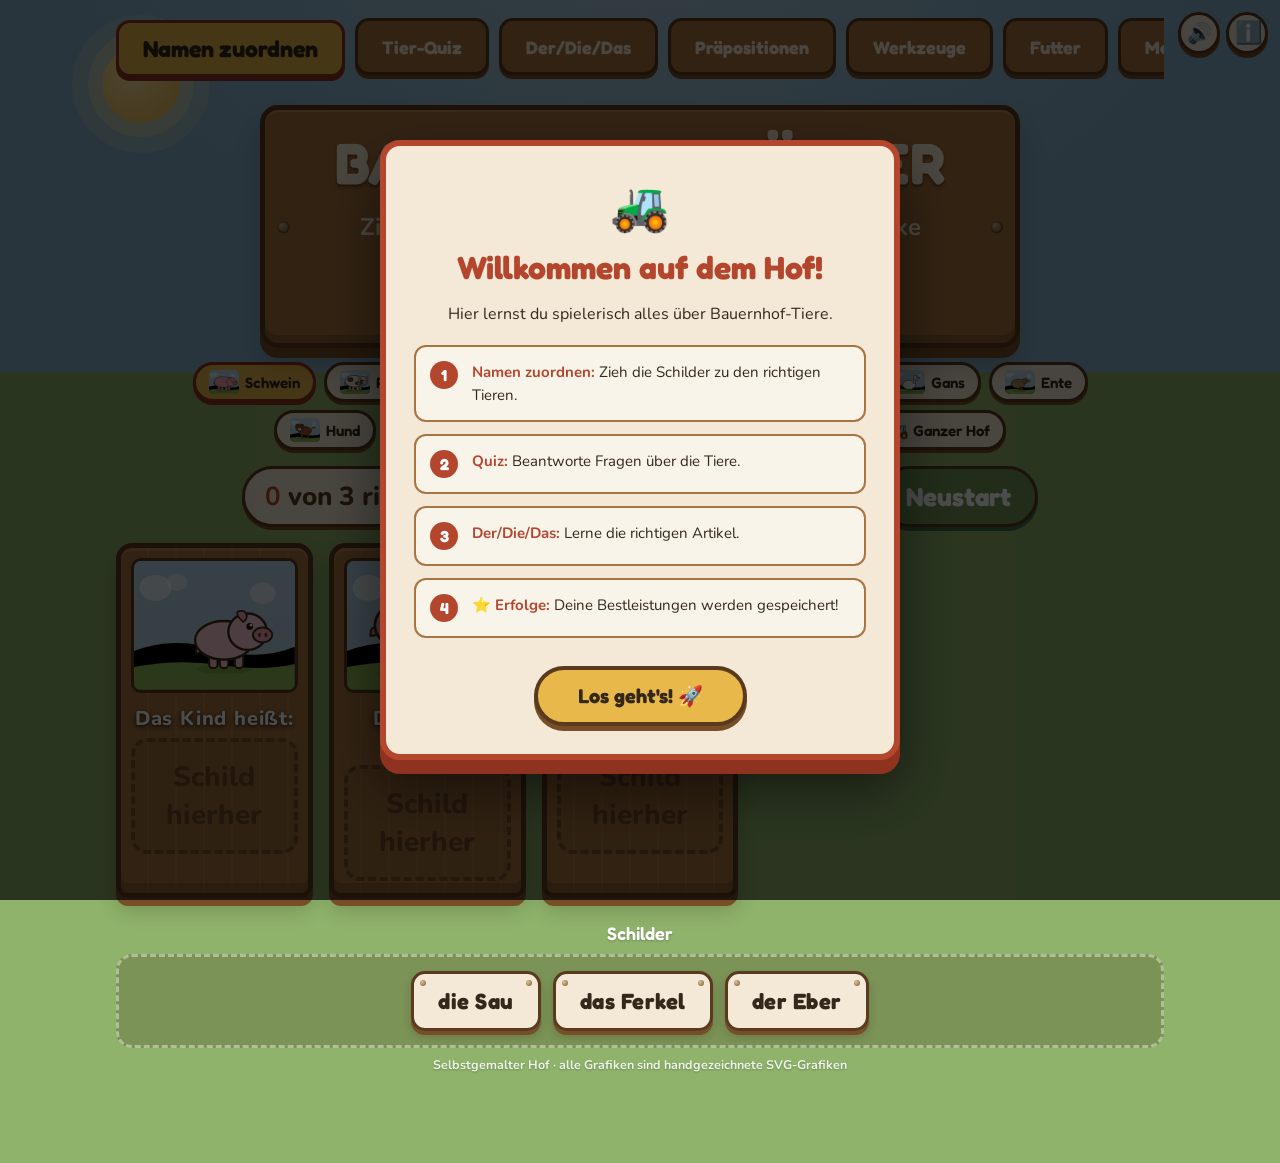
==== index.html @ b45aae03 "Präpositionen: SVG-Scheune aus hochgeladenem Design übernommen, nur das Haus ersetzt" ====
<!DOCTYPE html>
<html lang="de">
<head>
<meta charset="UTF-8">
<meta name="viewport" content="width=device-width, initial-scale=1, maximum-scale=1, user-scalable=no">
<meta name="theme-color" content="#6E9655">
<meta name="description" content="Lerne Bauernhof-Tiere spielerisch kennen - mit Namen, Artikeln, Quiz und Memory!">
<meta name="apple-mobile-web-app-capable" content="yes">
<meta name="apple-mobile-web-app-status-bar-style" content="black-translucent">
<meta name="apple-mobile-web-app-title" content="Bauernhof">
<link rel="manifest" href="manifest.json">
<link rel="apple-touch-icon" href="data:image/svg+xml,%3Csvg xmlns='http://www.w3.org/2000/svg' viewBox='0 0 192 192'%3E%3Crect fill='%236E9655' width='192' height='192'/%3E%3Ctext x='96' y='120' font-size='100' text-anchor='middle'%3E🚜%3C/text%3E%3C/svg%3E">
<title>Bauernhof-App</title>
<link rel="preconnect" href="https://fonts.googleapis.com">
<link rel="preconnect" href="https://fonts.gstatic.com" crossorigin>
<link href="https://fonts.googleapis.com/css2?family=Fredoka:wght@500;600;700&family=Nunito:wght@500;700;800&display=swap" rel="stylesheet">
<style>
  :root{
    --weide-tief:#3E6B47; --weide:#6E9655; --gras:#8FB36B;
    --scheune:#B5462E; --scheune-tief:#8F3220; --heu:#E8B84B;
    --holz:#A8743F; --holz-tief:#774E27; --holz-dunkel:#5A3A1E;
    --himmel:#AFCFE0; --himmel-tief:#88B4CE;
    --papier:#F3E9D6; --tinte:#33281A;
    --korrekt:#4E8A4A; --falsch:#C8523A; --schatten:rgba(40,28,12,.22);
    --display:'Fredoka', ui-rounded, 'Segoe UI', system-ui, sans-serif;
    --body:'Nunito', ui-rounded, 'Segoe UI', system-ui, sans-serif;
    /* V4: Noch größere Schriften für bessere Lesbarkeit */
    --text-xxl: clamp(32px, 7vw, 58px);
    --text-xl: clamp(26px, 6vw, 48px);
    --text-lg: clamp(22px, 5vw, 36px);
    --text-md: clamp(20px, 4.5vw, 30px);
    --text-sm: clamp(18px, 4vw, 26px);
    --text-xs: clamp(16px, 3.5vw, 22px);
  }
  *{box-sizing:border-box}
  html,body{margin:0;padding:0}
  body{
    font-family:var(--body); color:var(--tinte);
    background:
      radial-gradient(120% 90% at 50% -10%, var(--himmel) 0%, var(--himmel-tief) 38%, transparent 39%),
      linear-gradient(var(--himmel-tief) 0 32%, var(--gras) 32% 100%);
    min-height:100vh; overflow-x:hidden; -webkit-tap-highlight-color:transparent;
  }
  body::before{
    content:""; position:fixed; left:8vw; top:5vh; width:78px; height:78px; border-radius:50%;
    background:radial-gradient(circle at 38% 38%, #FFE7A0, var(--heu));
    box-shadow:0 0 0 14px rgba(255,231,160,.35), 0 0 0 30px rgba(255,231,160,.18);
    z-index:0; pointer-events:none;
  }
  .wrap{position:relative; z-index:1; max-width:1080px; margin:0 auto; padding:18px 16px 90px}
  
  .tabs{display:flex; flex-wrap:nowrap; gap:10px; justify-content:flex-start; margin-bottom:24px; overflow-x:auto; padding-bottom:6px; scrollbar-width:none; -webkit-overflow-scrolling:touch}
  .tabs::-webkit-scrollbar{display:none}
  .tab-btn{
    font-family:var(--display); font-weight:700; font-size:clamp(15px, 3vw, 18px); cursor:pointer; white-space: nowrap;
    border:3px solid var(--holz-dunkel); background:var(--holz); color:var(--papier);
    padding:12px 24px; border-radius:14px; box-shadow:0 4px 0 var(--holz-tief);
    transition:all .15s ease; min-height:48px;
  }
  .tab-btn:hover{transform:translateY(-2px); box-shadow:0 6px 0 var(--holz-tief);}
  .tab-btn.aktiv{
    background:var(--heu); color:var(--tinte); border-color:var(--scheune-tief);
    box-shadow:0 4px 0 var(--scheune-tief); transform:translateY(2px);
    font-size: calc(var(--text-xs) * 1.05);
  }
  .view{display:none;}
  .view.aktiv{display:block; animation:fadeIn .3s ease;}
  @keyframes fadeIn{from{opacity:0; transform:translateY(10px)} to{opacity:1; transform:translateY(0)}}
  
  header.hof{
    text-align:center; margin:6px auto 14px; max-width:760px;
    background:linear-gradient(var(--holz) 0 100%); border:5px solid var(--holz-dunkel);
    border-radius:18px; padding:18px 22px 20px; position:relative;
    box-shadow:inset 0 2px 0 rgba(255,255,255,.18), inset 0 -8px 0 rgba(0,0,0,.16),
      0 10px 0 var(--holz-tief), 0 16px 26px var(--schatten);
  }
  header.hof::before,header.hof::after{
    content:""; position:absolute; top:50%; width:13px; height:13px; border-radius:50%;
    background:radial-gradient(circle at 35% 35%, #cdb089, #6c4a26);
    box-shadow:inset 0 0 0 2px rgba(0,0,0,.25); transform:translateY(-50%);
  }
  header.hof::before{left:12px} header.hof::after{right:12px}
  header.hof h1{
    font-family:var(--display); font-weight:800; color:var(--papier); margin:0;
    font-size:var(--text-xxl); letter-spacing:.8px; text-transform: uppercase;
    text-shadow:0 2px 0 var(--holz-tief),0 3px 4px rgba(0,0,0,.3);
  }
  header.hof p{
    margin:10px auto 0; max-width:580px; color:#fbf2dd; font-weight:700;
    font-size:clamp(17px, 3.5vw, 24px); line-height:1.6; opacity:.98;
  }
  .auswahl{display:flex; flex-wrap:wrap; gap:8px; justify-content:center; margin:0 auto 16px; max-width:920px}
  .auswahl button{
    font-family:var(--display); font-weight:600; font-size:15px; cursor:pointer;
    border:3px solid var(--holz-dunkel); background:var(--papier); color:var(--tinte);
    padding:5px 13px; border-radius:999px; box-shadow:0 3px 0 var(--holz-tief);
    transition:transform .12s ease, background .12s ease, box-shadow .12s ease;
    display:inline-flex; align-items:center; gap:6px;
  }
  .auswahl button .ico{width:30px; height:24px; display:block; border-radius:5px; overflow:hidden}
  .auswahl button .ico svg{width:100%; height:100%; display:block}
  .auswahl button:hover{transform:translateY(-1px)}
  .auswahl button:active{transform:translateY(2px); box-shadow:0 1px 0 var(--holz-tief)}
  .auswahl button.aktiv{background:var(--heu); border-color:var(--scheune-tief); box-shadow:0 3px 0 var(--scheune-tief)}
  .auswahl button:focus-visible{outline:3px solid #2b5fb3; outline-offset:2px}
  .leiste{display:flex; align-items:center; gap:12px; justify-content:center; flex-wrap:wrap; margin:0 auto 16px}
  .fortschritt{
    background:var(--papier); border:3px solid var(--holz-dunkel); border-radius:999px;
    padding:10px 20px; font-weight:800; color:var(--holz-dunkel);
    box-shadow:0 3px 0 var(--holz-tief); min-width:220px; text-align:center;
    font-size: var(--text-sm);
  }
  .fortschritt b{color:var(--scheune)}
  .leiste .knopf{
    font-family:var(--display); font-weight:700; cursor:pointer;
    border:3px solid var(--holz-dunkel); background:var(--weide); color:#fff;
    padding:12px 24px; border-radius:999px; box-shadow:0 4px 0 var(--weide-tief); transition:transform .12s ease;
    font-size: var(--text-sm);
  }
  .leiste .knopf:hover{transform:translateY(-1px)}
  .leiste .knopf:active{transform:translateY(2px); box-shadow:0 1px 0 var(--weide-tief)}
  .leiste .knopf:focus-visible{outline:3px solid #2b5fb3; outline-offset:2px}
  .leiste .knopf.wichtig { background:var(--scheune); border-color:var(--holz-dunkel); box-shadow:0 4px 0 var(--scheune-tief); }
  .leiste .knopf.wichtig:active { box-shadow:0 1px 0 var(--scheune-tief); }

  .staelle{display:grid; gap:16px; margin:0 auto 24px; grid-template-columns:repeat(auto-fill, minmax(186px,1fr))}
  .stall{
    background:repeating-linear-gradient(90deg, var(--holz) 0 26px, #b07c46 26px 28px);
    border:5px solid var(--holz-dunkel); border-radius:16px 16px 12px 12px; padding:10px 10px 12px;
    display:flex; flex-direction:column; align-items:center; gap:8px;
    box-shadow:inset 0 3px 0 rgba(255,255,255,.14), inset 0 -10px 0 rgba(0,0,0,.16), 0 8px 0 var(--holz-tief), 0 12px 20px var(--schatten);
  }
  .stall .buehne{
    width:100%; overflow:hidden; padding:0; background:#cfe7f3;
    border:3px solid var(--holz-dunkel); border-radius:10px; line-height:0;
  }
  .stall .buehne svg{width:100%; height:auto; display:block}
  .stall .buehne.tier-klickbar{cursor:pointer;transition:transform .15s,box-shadow .15s}
  .stall .buehne.tier-klickbar:hover{transform:scale(1.03);box-shadow:0 4px 12px rgba(0,0,0,.2)}
  .stall .buehne.tier-klickbar:active{transform:scale(.98)}
  
  .stall-label {
    font-weight:800; font-size:clamp(16px, 3.5vw, 20px); color:#fff; text-shadow:0 2px 6px rgba(0,0,0,.7), 0 1px 2px rgba(0,0,0,.5);
    margin: 4px 0 -2px; text-align:center; letter-spacing: 0.8px;
  }
  
  .slot{
    width:100%; min-height:88px; border-radius:14px; border:3px dashed rgba(90,58,30,.55);
    background:rgba(90,58,30,.10); display:flex; align-items:center; justify-content:center;
    text-align:center; color:var(--holz-dunkel); font-weight:800; font-size:clamp(20px, 4vw, 28px); padding:16px;
    transition:background .15s, border-color .15s, transform .1s; cursor:pointer;
  }
  .slot .platzhalter{opacity:.7; pointer-events:none}
  .slot.ziel{background:rgba(232,184,75,.55); border-color:var(--scheune); border-style:solid; transform:scale(1.03)}
  .slot.gefuellt{border-style:solid; border-color:var(--holz); background:rgba(255,255,255,.15); cursor:pointer}
  .slot.korrekt{border-color:var(--korrekt); background:rgba(78,138,74,.16); cursor:default}
  .slot.falsch{animation:nope .5s; border-color:var(--falsch); background:rgba(200,82,58,.15);}
  .slot:focus-visible{outline:3px solid #2b5fb3; outline-offset:2px}
  @keyframes nope{0%,100%{transform:translateX(0)}20%{transform:translateX(-7px)}40%{transform:translateX(7px)}60%{transform:translateX(-5px)}80%{transform:translateX(5px)}}
  .geloest-info{margin-top:4px; font-weight:800; color:var(--korrekt); font-size:12px; text-align:center; display:flex; flex-direction:column; gap:1px; animation:fadeIn .3s ease;}
  .vorrat-titel{text-align:center; font-family:var(--display); font-weight:600; color:#fff; font-size:18px; margin:6px 0 10px; text-shadow:0 1px 2px rgba(0,0,0,.25)}
  .vorrat{display:flex; flex-wrap:wrap; gap:12px; justify-content:center; min-height:64px; padding:14px; border-radius:16px; background:rgba(58,40,20,.22); border:3px dashed rgba(255,255,255,.4)}
  
  .schild{
    --c:var(--papier);
    font-family:var(--display); font-weight:700; font-size:clamp(18px, 3.5vw, 22px); letter-spacing: 0.5px;
    color:var(--tinte); background:linear-gradient(var(--c) 0 100%);
    border:3px solid var(--holz-dunkel); border-radius:14px; padding:14px 24px;
    cursor:grab; user-select:none; -webkit-user-select:none; -webkit-touch-callout:none;
    touch-action:pan-y;
    -ms-touch-action:pan-y; white-space:nowrap; position:relative;
    box-shadow:0 4px 0 var(--holz-tief), 0 6px 10px var(--schatten);
    transition:transform .12s ease, box-shadow .12s ease;
  }
  .schild::before,.schild::after{content:""; position:absolute; top:6px; width:6px; height:6px; border-radius:50%; background:radial-gradient(circle at 35% 35%, #d8c19a, #7c5a30)}
  .schild::before{left:6px} .schild::after{right:6px}
  @media (hover:hover){ .schild:hover{transform:rotate(-2deg) translateY(-2px)} }
  .schild:focus-visible{outline:3px solid #2b5fb3; outline-offset:3px}
  .schild.gewaehlt{--c:#FCEBA6; border-color:var(--scheune); transform:rotate(-2deg) translateY(-2px); box-shadow:0 0 0 4px rgba(232,184,75,.6), 0 4px 0 var(--scheune-tief)}
  .schild.wird-gezogen{opacity:.30; touch-action:none;}
  .schild.ghost{position:fixed; z-index:1200; pointer-events:none; transform:rotate(-4deg) scale(1.05); box-shadow:0 16px 28px rgba(0,0,0,.4), 0 4px 0 var(--holz-tief)}
  .schild.platziert{cursor:default; box-shadow:none; border-color:var(--korrekt); --c:#EAF6E6}
  .schild.platziert::before,.schild.platziert::after{background:radial-gradient(circle at 35% 35%, #bfe0b8, #4E8A4A)}
  
  .banner{position:fixed; inset:0; display:none; align-items:center; justify-content:center; background:rgba(33,40,33,.55); z-index:2000; padding:20px}
  .banner.an{display:flex}
  .banner .karte{background:var(--papier); border:6px solid var(--scheune-tief); border-radius:20px; max-width:440px; width:100%; padding:26px 24px 22px; text-align:center; box-shadow:0 18px 40px rgba(0,0,0,.4)}
  .banner h2{font-family:var(--display); font-weight:700; color:var(--scheune); margin:0 0 6px; font-size:clamp(28px, 5vw, 36px)}
  .banner p{font-weight:700; line-height:1.5; margin:8px 0; font-size:clamp(16px, 3vw, 18px)}
  .banner .tipp{background:#fff; border:2px dashed var(--holz); border-radius:12px; padding:16px; margin:14px 0; font-size:clamp(15px, 2.8vw, 17px); text-align:left; line-height:1.6}
  .banner .tipp b{color:var(--scheune)}
  .banner .der{color:#2b6fb3}.banner .die{color:#b34a86}.banner .das{color:#3a8a4a}
  .banner button{font-family:var(--display); font-weight:600; font-size:18px; cursor:pointer; border:3px solid var(--holz-dunkel); background:var(--heu); color:var(--tinte); padding:10px 24px; border-radius:999px; box-shadow:0 4px 0 var(--holz-tief); margin-top:6px}
  .banner button:active{transform:translateY(2px); box-shadow:0 2px 0 var(--holz-tief)}
  .konfetti{position:fixed; top:-10px; width:11px; height:14px; z-index:1900; border-radius:2px; pointer-events:none}
  footer{text-align:center; color:#fff; opacity:.85; font-weight:700; font-size:12.5px; margin-top:8px; text-shadow:0 1px 2px rgba(0,0,0,.3)}
  
  /* --- Quiz Styles --- */
  .quiz-frage-container { text-align:center; margin-bottom:24px; }
  .quiz-frage { font-size:clamp(22px, 4vw, 32px); font-family:var(--display); font-weight:700; color:#fff; text-shadow:0 2px 4px rgba(0,0,0,.4); background:rgba(0,0,0,.2); padding:12px 24px; border-radius:16px; display:inline-block; border:3px dashed rgba(255,255,255,.3); }
  .quiz-optionen { display:flex; flex-wrap:wrap; gap:16px; justify-content:center; max-width:900px; margin:0 auto; }
  .quiz-karte { width:160px; border:4px solid var(--holz-dunkel); border-radius:18px; background:var(--papier); cursor:pointer; transition:transform 0.15s, box-shadow 0.15s; overflow:hidden; box-shadow:0 6px 0 var(--holz-tief); }
  .quiz-karte:hover { transform:translateY(-3px); box-shadow:0 8px 0 var(--holz-tief); }
  .quiz-karte:active { transform:translateY(2px); box-shadow:0 2px 0 var(--holz-tief); }
  .quiz-karte.richtig { border-color:var(--korrekt); background:#eaf6e6; box-shadow:0 0 0 6px rgba(78,138,74,.4); transform:scale(1.05); cursor:default; pointer-events:none; }
  .quiz-karte.falsch { border-color:var(--falsch); background:#fce8e5; animation:nope .42s; }
  .quiz-karte svg { width:100%; height:auto; display:block; border-bottom:3px solid var(--holz-dunkel); }
  .quiz-karte-name { text-align:center; font-weight:800; font-family:var(--display); padding:18px 14px; color:var(--tinte); font-size:clamp(22px, 4.5vw, 32px); background:var(--heu); letter-spacing:0.5px; text-shadow:0 1px 2px rgba(0,0,0,.1); }

  /* --- Präpositionen Styles (SVG-Scheune) --- */
  .praep-scene { max-width:600px; margin:0 auto 24px; background:#AFCFE0; border:5px solid var(--holz-dunkel); border-radius:18px; box-shadow:0 12px 24px rgba(0,0,0,.22), inset 0 -12px 0 rgba(0,0,0,.06); position:relative; overflow:hidden; height:320px; }
  .praep-tier { width:120px; position:absolute; transition:all 0.5s ease; filter:drop-shadow(0 5px 6px rgba(0,0,0,.25)); z-index:5; }
  .praep-tier svg { width:100%; height:auto; }
  .luecke { display:inline-block; min-width:80px; border-bottom:4px solid #fff; color:var(--heu); padding:0 10px; font-weight:800; }

  /* --- Artikel-Quiz Styles --- */
  .artikel-container { max-width:600px; margin:0 auto 24px; text-align:center; }
  .artikel-tier-bild { max-width:280px; margin:0 auto 20px; background:linear-gradient(to bottom, #AFCFE0 0%, #AFCFE0 60%, #8FB36B 60%, #6E9655 100%); border:5px solid var(--holz-dunkel); border-radius:16px; box-shadow:0 10px 20px rgba(0,0,0,.2); overflow:hidden; }
  .artikel-tier-bild svg { width:100%; height:auto; display:block; }
  .artikel-frage { font-size:var(--text-md); font-family:var(--display); font-weight:700; color:#fff; text-shadow:0 2px 4px rgba(0,0,0,.4); margin-bottom:24px; background:rgba(0,0,0,.2); padding:14px 28px; border-radius:16px; border:3px dashed rgba(255,255,255,.3); display:inline-block; }
  .artikel-buttons { display:flex; gap:16px; justify-content:center; flex-wrap:wrap; margin-bottom:24px; }
  .artikel-btn { font-family:var(--display); font-weight:800; font-size:clamp(32px, 6vw, 52px); min-width:140px; padding:28px 48px; border:5px solid var(--holz-dunkel); border-radius:18px; cursor:pointer; transition:all .15s; box-shadow:0 8px 0 var(--holz-tief); background:var(--papier); color:var(--tinte); }
  .artikel-btn:hover { transform:translateY(-3px); box-shadow:0 10px 0 var(--holz-tief); }
  .artikel-btn:active { transform:translateY(2px); box-shadow:0 2px 0 var(--holz-tief); }
  .artikel-btn.richtig { background:var(--korrekt); border-color:#3a6b36; color:#fff; box-shadow:0 0 0 6px rgba(78,138,74,.4); transform:scale(1.05); }
  .artikel-btn.falsch { background:var(--falsch); border-color:#8a3a2a; color:#fff; animation:nope .42s; }
  .artikel-btn.disabled { opacity:.5; pointer-events:none; }
  .artikel-fortschritt { text-align:center; font-family:var(--display); font-weight:700; color:#fff; font-size:18px; text-shadow:0 2px 4px rgba(0,0,0,.4); margin-bottom:16px; }
  .artikel-ergebnis { background:var(--papier); border:5px solid var(--scheune-tief); border-radius:16px; padding:24px; max-width:400px; margin:0 auto; text-align:center; }
  .artikel-ergebnis h3 { font-family:var(--display); font-weight:700; color:var(--scheune); margin:0 0 12px; font-size:24px; }
  .artikel-ergebnis p { margin:0 0 16px; font-weight:700; }
  .artikel-stern { font-size:48px; margin:8px 0; }

  /* --- Werkzeuge Styles --- */
  .werkzeug-grid { display:grid; gap:16px; grid-template-columns:repeat(auto-fit, minmax(200px, 1fr)); margin-bottom:24px; }
  .werkzeug-karte { background:var(--papier); border:4px solid var(--holz-dunkel); border-radius:16px; padding:20px; display:flex; flex-direction:column; align-items:center; box-shadow:0 6px 0 var(--holz-tief); transition:transform 0.15s; }
  .werkzeug-karte:hover { transform:translateY(-3px); box-shadow:0 8px 0 var(--holz-tief); }
  .werkzeug-bild { width:100%; max-width:120px; margin-bottom:14px; }
  .werkzeug-bild svg { width:100%; height:auto; display:block; filter:drop-shadow(0 4px 2px rgba(0,0,0,.2)); }

  /* --- Futter Styles --- */
  .futter-grid { display:grid; gap:16px; grid-template-columns:repeat(auto-fit, minmax(160px, 1fr)); margin-bottom:24px; }
  .futter-tier-karte { background:var(--papier); border:4px solid var(--holz-dunkel); border-radius:16px; padding:16px; display:flex; flex-direction:column; align-items:center; box-shadow:0 6px 0 var(--holz-tief); transition:transform 0.15s; }
  .futter-tier-karte:hover { transform:translateY(-3px); box-shadow:0 8px 0 var(--holz-tief); }
  .futter-tier-bild { width:100%; max-width:100px; margin-bottom:8px; }
  .futter-tier-bild svg { width:100%; height:auto; display:block; }
  .futter-tier-name { font-family:var(--display); font-weight:800; color:var(--tinte); margin-bottom:12px; font-size:clamp(22px, 4.5vw, 28px); }
  .futter-slot { width:100%; min-height:80px; border-radius:14px; border:3px dashed rgba(90,58,30,.55); background:rgba(90,58,30,.10); display:flex; align-items:center; justify-content:center; text-align:center; color:var(--holz-dunkel); font-weight:800; font-size:clamp(18px, 3.5vw, 24px); padding:14px; transition:all .15s; cursor:pointer; }
  .futter-slot.gefuellt { border-style:solid; border-color:var(--holz); background:rgba(255,255,255,.15); }
  .futter-slot.korrekt { border-color:var(--korrekt); background:rgba(78,138,74,.16); cursor:default; }
  .futter-slot.falsch { animation:nope .5s; border-color:var(--falsch); background:rgba(200,82,58,.15); }
  .futter-vorrat { display:flex; flex-wrap:wrap; gap:12px; justify-content:center; min-height:64px; padding:14px; border-radius:16px; background:rgba(58,40,20,.22); border:3px dashed rgba(255,255,255,.4); }
  .futter-schild { font-family:var(--display); font-weight:700; font-size:clamp(20px, 4vw, 26px); color:var(--tinte); background:linear-gradient(#E8B84B 0 100%); border:3px solid var(--holz-dunkel); border-radius:14px; padding:16px 22px; cursor:grab; user-select:none; touch-action:pan-y; position:relative; box-shadow:0 4px 0 var(--holz-tief), 0 6px 10px var(--schatten); transition:transform .12s ease; }
  .futter-schild::before, .futter-schild::after { content:""; position:absolute; top:6px; width:6px; height:6px; border-radius:50%; background:radial-gradient(circle at 35% 35%, #d8c19a, #7c5a30); }
  .futter-schild::before { left:6px } .futter-schild::after { right:6px }
  .futter-schild.gewaehlt { border-color:var(--scheune); transform:rotate(-2deg) translateY(-2px); box-shadow:0 0 0 4px rgba(232,184,75,.6), 0 4px 0 var(--scheune-tief); }
  .futter-schild.wird-gezogen { opacity:.30; touch-action:none; }
  .futter-schild.platziert { cursor:default; box-shadow:none; border-color:var(--korrekt); background:#EAF6E6; }
  .futter-schild.platziert::before, .futter-schild.platziert::after { background:radial-gradient(circle at 35% 35%, #bfe0b8, #4E8A4A); }

  /* --- Memory Styles --- */
  .memory-grid { display:grid; gap:12px; grid-template-columns:repeat(4, 1fr); max-width:600px; margin:0 auto 24px; }
  .memory-karte { aspect-ratio:1; border:4px solid var(--holz-dunkel); border-radius:16px; cursor:pointer; position:relative; transform-style:preserve-3d; transition:transform 0.4s; box-shadow:0 6px 0 var(--holz-tief); background:var(--papier); outline:none; }
  .memory-karte:hover { transform:translateY(-2px); box-shadow:0 8px 0 var(--holz-tief); }
  .memory-karte:focus-visible, .memory-karte.fokus { box-shadow:0 0 0 4px var(--heu), 0 6px 0 var(--holz-tief); }
  .memory-karte:active { transform:translateY(2px); box-shadow:0 2px 0 var(--holz-tief); }
  .memory-karte.umgedreht { transform:rotateY(180deg); }
  .memory-karte.gematched { border-color:var(--korrekt); box-shadow:0 0 0 4px rgba(78,138,74,.4); cursor:default; }
  .memory-karte .vorderseite, .memory-karte .rueckseite { position:absolute; inset:0; backface-visibility:hidden; border-radius:12px; display:flex; align-items:center; justify-content:center; overflow:hidden; }
  .memory-karte .vorderseite { background:linear-gradient(135deg, var(--holz) 0%, var(--holz-tief) 100%); transform:rotateY(180deg); }
  .memory-karte .rueckseite { background:linear-gradient(135deg, var(--scheune) 0%, var(--scheune-tief) 100%); }
  .memory-karte .rueckseite::before { content:""; position:absolute; inset:8px; background:repeating-linear-gradient(45deg, transparent, transparent 8px, rgba(255,255,255,.15) 8px, rgba(255,255,255,.15) 16px); border-radius:8px; border:2px dashed rgba(255,255,255,.3); }
  .memory-karte .rueckseite::after { content:""; width:40px; height:40px; background:url('data:image/svg+xml,<svg xmlns=\"http://www.w3.org/2000/svg\" viewBox=\"0 0 24 24\" fill=\"%23fff\"><path d=\"M12 2C6.48 2 2 6.48 2 12s4.48 10 10 10 10-4.48 10-10S17.52 2 12 2zm-2 15l-5-5 1.41-1.41L10 14.17l7.59-7.59L19 8l-9 9z\"/></svg>'); opacity:.4; }
  .memory-karte.umgedreht .rueckseite::after { display:none; }
  .memory-karte svg { width:85%; height:85%; display:block; filter:drop-shadow(0 2px 4px rgba(0,0,0,.2)); }
  .memory-karte .tier-name { font-family:var(--display); font-weight:800; font-size:clamp(24px, 5vw, 32px); text-align:center; padding:18px 12px; color:var(--tinte); background:var(--heu); position:absolute; bottom:0; left:0; right:0; letter-spacing:0.5px; text-shadow:0 1px 2px rgba(0,0,0,.15); }
  .memory-info { text-align:center; margin-bottom:24px; font-family:var(--display); font-weight:800; color:#fff; font-size:clamp(22px, 5vw, 32px); text-shadow:0 2px 6px rgba(0,0,0,.5); letter-spacing:0.5px; }
  .memory-info span { color:#FFECA0; text-shadow:0 2px 4px rgba(0,0,0,.4); }
  @keyframes memoryMatch { 0%{transform:rotateY(180deg) scale(1)} 50%{transform:rotateY(180deg) scale(1.1)} 100%{transform:rotateY(180deg) scale(1)} }
  .memory-karte.match-anim { animation:memoryMatch .4s ease; }

  /* --- Statistik Styles --- */
  .statistik-container { display:grid; gap:16px; grid-template-columns:repeat(auto-fit, minmax(160px, 1fr)); max-width:800px; margin:0 auto 24px; }
  .statistik-karte { background:var(--papier); border:4px solid var(--holz-dunkel); border-radius:16px; padding:20px; text-align:center; box-shadow:0 6px 0 var(--holz-tief); transition:transform .15s; }
  .statistik-karte:hover { transform:translateY(-3px); }
  .statistik-icon { font-size:48px; margin-bottom:8px; }
  .statistik-karte h3 { font-family:var(--display); font-weight:700; color:var(--scheune); margin:0 0 8px; font-size:18px; }
  .statistik-wert { font-family:var(--display); font-size:clamp(28px, 6vw, 40px); font-weight:800; color:var(--tinte); margin:8px 0; }
  .statistik-label { font-size:clamp(14px, 3vw, 18px); color:var(--tinte); opacity:.9; margin:0; font-weight:700; }

  /* --- Info-Modal Styles --- */
  .info-btn { position:fixed; top:12px; right:12px; width:42px; height:42px; border-radius:50%; border:3px solid var(--holz-dunkel); background:var(--papier); color:var(--tinte); font-size:22px; font-weight:700; cursor:pointer; box-shadow:0 4px 0 var(--holz-tief); z-index:100; transition:transform .15s, box-shadow .15s; }
  .info-btn:hover { transform:translateY(-2px); box-shadow:0 6px 0 var(--holz-tief); }
  .info-btn:active { transform:translateY(2px); box-shadow:0 1px 0 var(--holz-tief); }
  .sound-btn { position:fixed; top:12px; right:60px; width:42px; height:42px; border-radius:50%; border:3px solid var(--holz-dunkel); background:var(--papier); color:var(--tinte); font-size:20px; cursor:pointer; box-shadow:0 4px 0 var(--holz-tief); z-index:100; transition:transform .15s, box-shadow .15s; }
  .sound-btn:hover { transform:translateY(-2px); box-shadow:0 6px 0 var(--holz-tief); }
  .sound-btn:active { transform:translateY(2px); box-shadow:0 1px 0 var(--holz-tief); }
  .sound-btn.stumm { background:#e8d5c0; }
  .info-modal { position:fixed; inset:0; background:rgba(0,0,0,.6); display:flex; align-items:center; justify-content:center; z-index:200; opacity:0; pointer-events:none; transition:opacity .25s ease; }
  .info-modal.sichtbar { opacity:1; pointer-events:auto; }
  .info-karte { background:var(--papier); border:5px solid var(--holz-dunkel); border-radius:20px; padding:28px; max-width:420px; width:90%; text-align:center; box-shadow:0 12px 0 var(--holz-tief), 0 24px 48px rgba(0,0,0,.4); transform:translateY(20px) scale(.95); transition:transform .25s ease; }
  .info-modal.sichtbar .info-karte { transform:translateY(0) scale(1); }
  .info-karte h2 { font-family:var(--display); font-size:28px; color:var(--scheune); margin:0 0 16px; }
  .info-karte .version { font-size:14px; color:var(--tinte); opacity:.6; margin-bottom:20px; }
  .info-karte p { font-size:15px; line-height:1.6; margin:0 0 16px; }
  .info-karte .features { text-align:left; background:rgba(110,150,85,.12); border-radius:12px; padding:16px; margin:20px 0; }
  .info-karte .features h3 { font-family:var(--display); font-size:18px; color:var(--scheune); margin:0 0 12px; }
  .info-karte .features ul { margin:0; padding-left:20px; }
  .info-karte .features li { margin:6px 0; font-size:14px; }
  .info-karte .footer-note { font-size:13px; color:var(--tinte); opacity:.6; margin-top:20px; }
  .info-schliessen { font-family:var(--display); font-weight:700; font-size:18px; border:3px solid var(--holz-dunkel); background:var(--weide); color:#fff; padding:12px 32px; border-radius:999px; box-shadow:0 4px 0 var(--weide-tief); cursor:pointer; margin-top:8px; transition:transform .12s ease; }
  .info-schliessen:hover { transform:translateY(-2px); }
  .info-schliessen:active { transform:translateY(2px); box-shadow:0 1px 0 var(--weide-tief); }

  /* --- Willkommen/Tutorial Styles --- */
  .tutorial-modal { position:fixed; inset:0; background:rgba(0,0,0,.7); display:flex; align-items:center; justify-content:center; z-index:300; opacity:0; pointer-events:none; transition:opacity .3s ease; }
  .tutorial-modal.sichtbar { opacity:1; pointer-events:auto; }
  .tutorial-karte { background:var(--papier); border:6px solid var(--scheune); border-radius:20px; padding:28px; max-width:520px; width:90%; text-align:center; box-shadow:0 14px 0 var(--scheune-tief), 0 28px 56px rgba(0,0,0,.5); transform:translateY(20px) scale(.95); transition:transform .25s ease; }
  .tutorial-modal.sichtbar .tutorial-karte { transform:translateY(0) scale(1); }
  .tutorial-karte h2 { font-family:var(--display); font-size:32px; color:var(--scheune); margin:0 0 12px; }
  .tutorial-karte .emoji { font-size:48px; margin-bottom:8px; }
  .tutorial-schritte { display:flex; flex-direction:column; gap:12px; margin:20px 0; text-align:left; }
  .tutorial-schritt { display:flex; gap:14px; align-items:flex-start; background:rgba(255,255,255,.5); padding:14px; border-radius:12px; border:2px solid var(--holz); }
  .tutorial-schritt .num { background:var(--scheune); color:#fff; width:28px; height:28px; border-radius:50%; display:flex; align-items:center; justify-content:center; font-family:var(--display); font-weight:700; flex-shrink:0; font-size:16px; }
  .tutorial-schritt .txt { font-size:15px; line-height:1.5; }
  .tutorial-schritt .txt b { color:var(--scheune); }
  .tutorial-start { font-family:var(--display); font-weight:700; font-size:20px; border:4px solid var(--holz-dunkel); background:var(--heu); color:var(--tinte); padding:14px 40px; border-radius:999px; box-shadow:0 5px 0 var(--holz-tief); cursor:pointer; margin-top:8px; transition:transform .12s ease; }
  .tutorial-start:hover { transform:translateY(-2px); }
  .tutorial-start:active { transform:translateY(2px); box-shadow:0 2px 0 var(--holz-tief); }

  @media (prefers-reduced-motion: reduce){*{animation-duration:.001ms !important; transition-duration:.001ms !important}}
  @media (max-width:520px){ .staelle{grid-template-columns:repeat(auto-fill, minmax(150px,1fr)); gap:12px} .memory-karte .rueckseite::after { width:28px; height:28px; } }

  /* === DESIGN-UPDATE V3 - Größere Lesbarkeit === */
  .memory-karte .tier-name { font-family:var(--display); font-weight:800; font-size:clamp(24px, 5.5vw, 36px); text-align:center; padding:18px 12px; color:var(--tinte); background:var(--heu); position:absolute; bottom:0; left:0; right:0; letter-spacing:0.8px; text-shadow:0 2px 4px rgba(0,0,0,.2); }
  .memory-info { text-align:center; margin-bottom:24px; font-family:var(--display); font-weight:800; color:#fff; font-size:clamp(26px, 6vw, 38px); text-shadow:0 3px 8px rgba(0,0,0,.6), 0 1px 3px rgba(0,0,0,.4); letter-spacing:0.8px; }
  .quiz-karte-name { text-align:center; font-weight:800; font-family:var(--display); padding:18px 14px; color:var(--tinte); font-size:clamp(24px, 5vw, 32px); background:var(--heu); letter-spacing:0.8px; text-shadow:0 2px 4px rgba(0,0,0,.15); }
  .artikel-btn { font-family:var(--display); font-weight:800; font-size:clamp(32px, 6vw, 56px); min-width:140px; padding:28px 48px; border:6px solid var(--holz-dunkel); border-radius:20px; cursor:pointer; transition:all .15s; box-shadow:0 10px 0 var(--holz-tief); background:var(--papier); color:var(--tinte); }
  .slot{ width:100%; min-height:88px; border-radius:16px; border:4px dashed rgba(90,58,30,.55); background:rgba(90,58,30,.10); display:flex; align-items:center; justify-content:center; text-align:center; color:var(--holz-dunkel); font-weight:800; font-size:clamp(20px, 4vw, 28px); padding:16px; transition:background .15s, border-color .15s, transform .1s; cursor:pointer; }
  .futter-slot { width:100%; min-height:88px; border-radius:16px; border:4px dashed rgba(90,58,30,.55); background:rgba(90,58,30,.10); display:flex; align-items:center; justify-content:center; text-align:center; color:var(--holz-dunkel); font-weight:800; font-size:clamp(18px, 3.5vw, 24px); padding:16px; transition:all .15s; cursor:pointer; }
  .futter-schild { font-family:var(--display); font-weight:700; font-size:clamp(20px, 4vw, 26px); color:var(--tinte); background:linear-gradient(#E8B84B 0 100%); border:4px solid var(--holz-dunkel); border-radius:16px; padding:18px 26px; cursor:grab; user-select:none; touch-action:pan-y; position:relative; box-shadow:0 5px 0 var(--holz-tief), 0 8px 12px var(--schatten); transition:transform .12s ease; }
  .futter-tier-name { font-family:var(--display); font-weight:800; color:var(--tinte); margin-bottom:14px; font-size:clamp(22px, 4vw, 28px); }
</style>
</head>
<body>
<button class="info-btn" id="info-btn" type="button" title="Über die App">ℹ️</button>
<button class="sound-btn" id="sound-btn" type="button" title="Ton an/aus">🔊</button>
<div class="info-modal" id="info-modal" role="dialog" aria-modal="true" aria-labelledby="info-titel">
  <div class="info-karte">
    <h2 id="info-titel">🚜 Bauernhof-App</h2>
    <div class="version">Version 1.9 · 18. Juni 2026</div>
    <p>Eine spielerische App zum Lernen von Bauernhof-Tieren, deren Namen, Artikeln und mehr!</p>
    <div class="features">
      <h3>✨ Features</h3>
      <ul>
        <li>📝 Namen zuordnen (Vater, Mutter, Kind)</li>
        <li>🎯 Tier-Quiz mit 6 Fragen</li>
        <li>📚 Der/Die/Das – Artikel lernen</li>
        <li>📍 Präpositionen üben</li>
        <li>🔧 Werkzeuge erkennen (jetzt mit 9 Werkzeugen!)</li>
        <li>🍎 Was fressen die Tiere?</li>
        <li>🧠 Memory-Spiel mit Highscore + Bestzeit + Keyboard-Steuerung</li>
        <li>⭐ Erfolge tracken</li>
        <li>🔊 Sound-Effekte (an/aus)</li>
        <li>📱 Funktioniert offline (PWA)</li>
      </ul>
    </div>
    <p class="footer-note">Alle Grafiken sind handgezeichnet.<br>Made with ❤️ für Kinder.</p>
    <button class="info-schliessen" id="info-schliessen" type="button">Schließen</button>
  </div>
</div>

<!-- Willkommen/Tutorial Modal -->
<div class="tutorial-modal" id="tutorial-modal" role="dialog" aria-modal="true" aria-labelledby="tutorial-titel">
  <div class="tutorial-karte">
    <div class="emoji">🚜</div>
    <h2 id="tutorial-titel">Willkommen auf dem Hof!</h2>
    <p>Hier lernst du spielerisch alles über Bauernhof-Tiere.</p>
    <div class="tutorial-schritte">
      <div class="tutorial-schritt">
        <span class="num">1</span>
        <span class="txt"><b>Namen zuordnen:</b> Zieh die Schilder zu den richtigen Tieren.</span>
      </div>
      <div class="tutorial-schritt">
        <span class="num">2</span>
        <span class="txt"><b>Quiz:</b> Beantworte Fragen über die Tiere.</span>
      </div>
      <div class="tutorial-schritt">
        <span class="num">3</span>
        <span class="txt"><b>Der/Die/Das:</b> Lerne die richtigen Artikel.</span>
      </div>
      <div class="tutorial-schritt">
        <span class="num">4</span>
        <span class="txt"><b>⭐ Erfolge:</b> Deine Bestleistungen werden gespeichert!</span>
      </div>
    </div>
    <button class="tutorial-start" id="tutorial-start" type="button">Los geht's! 🚀</button>
  </div>
</div>
<div class="wrap">
  
  <nav class="tabs" aria-label="Hauptnavigation">
    <button class="tab-btn aktiv" data-target="view-zuordnung" type="button">Namen zuordnen</button>
    <button class="tab-btn" data-target="view-quiz" type="button">Tier-Quiz</button>
    <button class="tab-btn" data-target="view-artikel" type="button">Der/Die/Das</button>
    <button class="tab-btn" data-target="view-praepositionen" type="button">Präpositionen</button>
    <button class="tab-btn" data-target="view-werkzeuge" type="button">Werkzeuge</button>
    <button class="tab-btn" data-target="view-futter" type="button">Futter</button>
    <button class="tab-btn" data-target="view-memory" type="button">Memory</button>
    <button class="tab-btn" data-target="view-statistik" type="button">⭐ Erfolge</button>
  </nav>

  <div id="view-zuordnung" class="view aktiv">
    <header class="hof">
      <h1>Bauernhof-Wörter</h1>
      <p>Zieh die Holzschilder an den richtigen Stall. Klicke am Ende auf "Prüfen", um zu sehen, ob alles stimmt!</p>
    </header>
    <nav class="auswahl" id="auswahl" aria-label="Tierart auswählen"></nav>
    <div class="leiste">
      <div class="fortschritt" id="fortschritt" aria-live="polite">0 von 0 richtig</div>
      <button class="knopf wichtig" id="btn-pruefen" type="button">✔️ Alles Prüfen</button>
      <button class="knopf" id="mischen" type="button">Mischen</button>
      <button class="knopf" id="nochmal" type="button">Neustart</button>
    </div>
    <main class="staelle" id="staelle"></main>
    <h2 class="vorrat-titel">Schilder</h2>
    <div class="vorrat" id="vorrat" aria-label="Schilder zum Zuordnen"></div>
  </div>

  <div id="view-quiz" class="view">
    <div class="quiz-frage-container">
      <div class="quiz-frage" id="quiz-frage-text">Lade Frage...</div>
    </div>
    <div class="quiz-optionen" id="quiz-optionen"></div>
  </div>

  <div id="view-artikel" class="view">
    <header class="hof">
      <h1>Der, Die oder Das?</h1>
      <p>Wähle den richtigen Artikel für das Tier.</p>
    </header>
    <div class="artikel-container">
      <div class="artikel-fortschritt" id="artikel-fortschritt">Frage 1 von 10</div>
      <div class="artikel-tier-bild" id="artikel-bild"></div>
      <div class="artikel-frage" id="artikel-frage">___ Kuh</div>
      <div class="artikel-buttons" id="artikel-buttons">
        <button class="artikel-btn" data-artikel="der">der</button>
        <button class="artikel-btn" data-artikel="die">die</button>
        <button class="artikel-btn" data-artikel="das">das</button>
      </div>
      <div class="artikel-ergebnis" id="artikel-ergebnis" style="display:none;">
        <h3>Geschafft! 🎉</h3>
        <p id="artikel-punkte">Du hast 8 von 10 richtig!</p>
        <div class="artikel-stern" id="artikel-stern">⭐⭐⭐</div>
        <button class="knopf wichtig" id="artikel-neustart">Nochmal spielen</button>
      </div>
    </div>
  </div>

  <div id="view-praepositionen" class="view">
    <header class="hof">
      <h1>Wo ist das Tier?</h1>
      <p>Finde das richtige Wort für den Ort. 10 Fragen, so viele Punkte wie möglich!</p>
    </header>
    <div class="artikel-fortschritt" id="praep-fortschritt">Frage 1 von 10</div>
    <div class="praep-scene">
      <svg viewBox="0 0 400 300" width="100%" height="100%" id="praep-svg-master">
        <rect width="400" height="300" fill="#AFCFE0" />
        <path d="M0,190 Q100,170 200,200 T400,180 L400,300 L0,300 Z" fill="#8FB36B" />
        <path d="M0,220 Q150,200 250,230 T400,210 L400,300 L0,300 Z" fill="#6E9655" />
        <circle cx="340" cy="180" r="40" fill="#4E8A4A" stroke="#2f4d1c" stroke-width="3"/>
        <circle cx="310" cy="190" r="30" fill="#4E8A4A" stroke="#2f4d1c" stroke-width="3"/>
        <circle cx="80" cy="195" r="25" fill="#4E8A4A" stroke="#2f4d1c" stroke-width="3"/>

        <g id="praep-tier-layer-hinter"></g>

        <g id="barn" transform="translate(110, 60)">
          <ellipse cx="90" cy="160" rx="100" ry="20" fill="#2f4d1c" opacity="0.3"/>
          <rect x="20" y="80" width="140" height="90" fill="#B5462E" stroke="#5A3A1E" stroke-width="4" />
          <polygon points="0,80 90,10 180,80" fill="#8F3220" stroke="#5A3A1E" stroke-width="4" stroke-linejoin="round"/>
          <path d="M90,10 L90,80 L180,80 Z" fill="#7a2a1a" opacity="0.2"/>
          <path d="M60,170 L60,110 A30,30 0 0 1 120,110 L120,170 Z" fill="#5A3A1E" />
          <path d="M65,170 L65,115 A25,25 0 0 1 115,115 L115,170 Z" fill="#3f2d1c" />
          <circle cx="90" cy="50" r="14" fill="#3f2d1c" stroke="#E8B84B" stroke-width="3"/>
          <line x1="76" y1="50" x2="104" y2="50" stroke="#E8B84B" stroke-width="3"/>
          <line x1="90" y1="36" x2="90" y2="64" stroke="#E8B84B" stroke-width="3"/>
          <path d="M75,80 L105,80 L100,65 L80,65 Z" fill="#E8B84B" stroke="#5A3A1E" stroke-width="2"/>
        </g>

        <g id="praep-tier-layer-auf"></g>
        <g id="praep-tier-layer-neben"></g>
        <g id="praep-tier-layer-vor"></g>
      </svg>
      <div class="praep-tier" id="praep-tier-pos"></div>
    </div>
    <div class="quiz-frage-container">
      <div class="quiz-frage">Das Tier ist <span class="luecke" id="praep-luecke">___</span> dem Haus.</div>
    </div>
    <div class="auswahl" id="praep-optionen">
       <button data-val="auf">auf</button>
       <button data-val="vor">vor</button>
       <button data-val="neben">neben</button>
       <button data-val="hinter">hinter</button>
    </div>
    <div class="artikel-ergebnis" id="praep-ergebnis" style="display:none;margin-top:20px;">
      <h3>Geschafft! 🎉</h3>
      <p id="praep-punkte">Du hast 8 von 10 richtig!</p>
      <div class="artikel-stern" id="praep-stern">⭐⭐⭐</div>
      <button class="knopf wichtig" id="praep-neustart">Nochmal spielen</button>
    </div>
  </div>

  <div id="view-werkzeuge" class="view">
    <header class="hof">
      <h1>Werkzeuge am Hof</h1>
      <p>Welches Werkzeug ist das? Ziehe die Schilder auf die passenden Kärtchen und prüfe am Ende.</p>
    </header>
    <div class="leiste">
      <div class="fortschritt" id="werkzeug-fortschritt"><b>0</b> von <span id="werkzeug-total">6</span> richtig</div>
      <button class="knopf wichtig" id="btn-werkzeug-pruefen" type="button">✔️ Werkzeuge Prüfen</button>
      <button class="knopf" id="werkzeug-neu" type="button">Neu starten</button>
    </div>
    <div class="werkzeug-grid" id="werkzeug-staelle"></div>
    <div class="artikel-ergebnis" id="werkzeug-ergebnis" style="display:none;margin-top:20px;">
      <h3>Geschafft! 🎉</h3>
      <p id="werkzeug-punkte">Du hast 6 von 6 richtig!</p>
      <div class="artikel-stern" id="werkzeug-stern">⭐⭐⭐</div>
    </div>
    <h2 class="vorrat-titel">Namen</h2>
    <div class="vorrat" id="werkzeug-vorrat"></div>
  </div>

  <div id="view-futter" class="view">
    <header class="hof">
      <h1>Was fressen die Tiere?</h1>
      <p>Ziehe das passende Futter zu jedem Tier. Alle Tiere brauchen unterschiedliches Essen!</p>
    </header>
    <div class="leiste">
      <div class="fortschritt" id="futter-fortschritt">0 von 6 richtig</div>
      <button class="knopf wichtig" id="btn-futter-pruefen" type="button">✔️ Futter Prüfen</button>
      <button class="knopf" id="futter-neu" type="button">Neu starten</button>
    </div>
    <div class="futter-grid" id="futter-grid"></div>
    <h2 class="vorrat-titel">Futter</h2>
    <div class="futter-vorrat" id="futter-vorrat"></div>
  </div>

  <div id="view-memory" class="view">
    <header class="hof">
      <h1>Tier-Memory</h1>
      <p>Finde die passenden Tier-Paare! Klicke auf die Karten, um sie umzudrehen.</p>
    </header>
    <div class="leiste">
      <div class="fortschritt" id="memory-fortschritt">Paare: <b>0 / 8</b> · Züge: <b>0</b></div>
      <button class="knopf wichtig" id="btn-memory-neu" type="button">🔄 Neues Spiel</button>
    </div>
    <div class="memory-grid" id="memory-grid"></div>
  </div>

  <div id="view-statistik" class="view">
    <header class="hof">
      <h1>⭐ Deine Erfolge</h1>
      <p>Hier siehst du alle deine Bestleistungen!</p>
    </header>
    <div class="statistik-container">
      <div class="statistik-karte">
        <div class="statistik-icon">🧩</div>
        <h3>Memory</h3>
        <div class="statistik-wert" id="stat-memory-rekord">–</div>
        <p class="statistik-label">Wenigste Züge</p>
        <div class="statistik-wert" style="font-size:20px;margin-top:8px;" id="stat-memory-bestzeit">–</div>
        <p class="statistik-label" style="font-size:12px;">Bestzeit</p>
      </div>
      <div class="statistik-karte">
        <div class="statistik-icon">📚</div>
        <h3>Artikel-Quiz</h3>
        <div class="statistik-wert" id="stat-artikel-best">–</div>
        <p class="statistik-label">Bester Score</p>
      </div>
      <div class="statistik-karte">
        <div class="statistik-icon">📍</div>
        <h3>Präpositionen</h3>
        <div class="statistik-wert" id="stat-praep-best">–</div>
        <p class="statistik-label">Bester Score</p>
      </div>
      <div class="statistik-karte">
        <div class="statistik-icon">🔧</div>
        <h3>Werkzeuge</h3>
        <div class="statistik-wert" id="stat-werkzeuge-best">–</div>
        <p class="statistik-label">Bester Score</p>
      </div>
      <div class="statistik-karte">
        <div class="statistik-icon">🥕</div>
        <h3>Futter</h3>
        <div class="statistik-wert" id="stat-futter-best">–</div>
        <p class="statistik-label">Bester Score</p>
      </div>
      <div class="statistik-karte">
        <div class="statistik-icon">🏆</div>
        <h3>Gesamt</h3>
        <div class="statistik-wert" id="stat-gesamt-spiele">0</div>
        <p class="statistik-label">Spiele gespielt</p>
      </div>
    </div>
    <div style="text-align:center;margin-top:24px;">
      <button class="knopf" id="btn-statistik-reset">🗑️ Alle Erfolge zurücksetzen</button>
    </div>
  </div>

  <footer>Selbstgemalter Hof · alle Grafiken sind handgezeichnete SVG-Grafiken</footer>
</div>

<div class="banner" id="banner" role="dialog" aria-modal="true" aria-labelledby="banner-titel">
  <div class="karte">
    <h2 id="banner-titel">Geschafft! 🎉</h2>
    <p id="banner-text">Alle Schilder hängen richtig.</p>
    <div class="tipp">
      <b>Sprach-Trick:</b> Bei Tieren passt der Artikel oft zum Geschlecht:
      <br><span class="der">der</span> Hahn (Vater) · <span class="die">die</span> Henne (Mutter) · <span class="das">das</span> Küken (Kind).
      Jungtiere sind im Deutschen fast immer <b>das …</b>
    </div>
    <button id="banner-weiter" type="button">Weiter üben</button>
  </div>
</div>

<div class="banner" id="tier-info-banner" role="dialog" aria-modal="true" aria-labelledby="tier-info-titel">
  <div class="karte">
    <h2 id="tier-info-titel">🐄 Tier-Info</h2>
    <div id="tier-info-bild" style="max-width:200px;margin:0 auto 16px;"></div>
    <p id="tier-info-name" style="font-size:24px;font-family:var(--display);font-weight:700;color:var(--scheune);margin:0 0 8px;"></p>
    <div class="tipp" id="tier-info-details" style="text-align:center;">
      <p><b>Rolle:</b> <span id="tier-info-rolle"></span></p>
      <p><b>Kategorie:</b> <span id="tier-info-kategorie"></span></p>
      <p id="tier-info-nutzen-p"><b>Nutzen:</b> <span id="tier-info-nutzen"></span></p>
    </div>
    <button id="tier-info-schliessen" type="button">Schließen</button>
  </div>
</div>

<script>
/* ===== Hilfsfunktionen ===== */
const O='#3f2d1c';
function bn(x,y,w,h,c){return '<rect x="'+x+'" y="'+y+'" width="'+w+'" height="'+h+'" rx="'+(w/2)+'" fill="'+c+'" stroke="'+O+'" stroke-width="2"/>';}
function sh(cx,cy,rx){return '<ellipse cx="'+cx+'" cy="'+cy+'" rx="'+rx+'" ry="'+(rx*0.16).toFixed(1)+'" fill="#2f4d1c" opacity="0.20"/>';}
function svgWrap(inner) { return svgWrapEnhanced(inner); }
function svgWrapEnhanced(inner, opts={}){
  const bg = opts.bg || '#cfe7f3';
  const hasDefs = opts.defs || '';
  const skyGradient = opts.sunset ? 
    '<linearGradient id="sky" x1="0%" y1="0%" x2="0%" y2="100%"><stop offset="0%" stop-color="#FF9A76"/><stop offset="50%" stop-color="#FDBF8F"/><stop offset="100%" stop-color="#AFCFE0"/></linearGradient>' :
    '<linearGradient id="sky" x1="0%" y1="0%" x2="0%" y2="100%"><stop offset="0%" stop-color="#B8D9EC"/><stop offset="100%" stop-color="#AFCFE0"/></linearGradient>';
  return '<svg viewBox="0 0 150 120" role="img" xmlns="http://www.w3.org/2000/svg">'
    +'<defs>'+skyGradient+hasDefs+'</defs>'
    +'<rect width="150" height="120" fill="url(#sky)"/>'
    +'<ellipse cx="20" cy="25" rx="15" ry="12" fill="#FFF" opacity="0.7"/>'
    +'<ellipse cx="40" cy="20" rx="10" ry="8" fill="#FFF" opacity="0.5"/>'
    +'<ellipse cx="120" cy="30" rx="12" ry="10" fill="#FFF" opacity="0.6"/>'
    +'<path d="M0 84 Q36 70 76 82 Q116 94 150 80 L150 120 L0 120Z" fill="linearGradient(#abd073, #93bd58)"/>'
    +'<path d="M0 99 Q40 91 80 97 Q120 103 150 96 L150 120 L0 120Z" fill="#93bd58"/>'
    +inner+'</svg>';
}
function svgTrans(inner){ return '<svg viewBox="0 0 150 120" role="img" xmlns="http://www.w3.org/2000/svg">'+inner+'</svg>'; }
function auge(x,y,r){return '<circle cx="'+x+'" cy="'+y+'" r="'+r+'" fill="#241308"/><circle cx="'+(x+r*0.35)+'" cy="'+(y-r*0.35)+'" r="'+(r*0.4)+'" fill="#fff"/>';}

/* ===================== NEUE TIERE ===================== */

function hund(b, e) {
  return sh(75,102,40)+
         bn(55,80,9,20,b)+bn(85,80,9,20,b)+
         '<ellipse cx="75" cy="65" rx="32" ry="22" fill="'+b+'" stroke="'+O+'" stroke-width="2.6"/>'+
         '<path d="M100 60 Q120 40 125 50" fill="none" stroke="'+b+'" stroke-width="6" stroke-linecap="round"/>'+
         '<ellipse cx="48" cy="48" rx="20" ry="18" fill="'+b+'" stroke="'+O+'" stroke-width="2.6"/>'+
         '<ellipse cx="38" cy="45" rx="8" ry="16" fill="'+e+'" stroke="'+O+'" stroke-width="2" transform="rotate(-20 38 45)"/>'+
         '<ellipse cx="58" cy="45" rx="8" ry="16" fill="'+e+'" stroke="'+O+'" stroke-width="2" transform="rotate(20 58 45)"/>'+
         '<ellipse cx="48" cy="55" rx="10" ry="7" fill="#fdfbf4" stroke="'+O+'" stroke-width="1.6"/>'+
         '<circle cx="48" cy="52" r="2.5" fill="#241308"/>'+
         auge(42,44,3)+auge(54,44,3);
}
const ruedeSvg = svgWrap(hund('#6B4226', '#4A2E1B'));
const huendinSvg = svgWrap(hund('#A0522D', '#8B4513'));
const welpeSvg = svgWrap(
  sh(75,100,25)+bn(60,80,7,18,'#CD853F')+bn(80,80,7,18,'#CD853F')+
  '<ellipse cx="75" cy="70" rx="22" ry="15" fill="#CD853F" stroke="'+O+'" stroke-width="2.2"/>'+
  '<ellipse cx="55" cy="55" rx="16" ry="14" fill="#CD853F" stroke="'+O+'" stroke-width="2.2"/>'+
  '<ellipse cx="45" cy="52" rx="6" ry="14" fill="#8B4513" stroke="'+O+'" stroke-width="1.8" transform="rotate(-15 45 52)"/>'+
  '<ellipse cx="65" cy="52" rx="6" ry="14" fill="#8B4513" stroke="'+O+'" stroke-width="1.8" transform="rotate(15 65 52)"/>'+
  '<ellipse cx="55" cy="62" rx="8" ry="5" fill="#FFF" stroke="'+O+'" stroke-width="1.4"/>'+
  '<circle cx="55" cy="60" r="2" fill="#000"/>'+
  auge(50,52,2.5)+auge(60,52,2.5)
);

function katze(b, s) {
  return sh(72,102,30)+
         bn(60,85,6,15,b)+bn(80,85,6,15,b)+
         '<ellipse cx="72" cy="75" rx="22" ry="16" fill="'+b+'" stroke="'+O+'" stroke-width="2"/>'+
         '<path d="M90 70 Q110 50 115 80" fill="none" stroke="'+b+'" stroke-width="5" stroke-linecap="round"/>'+
         '<path d="M45 45 L52 52 L38 52 Z" fill="'+b+'" stroke="'+O+'" stroke-width="1.5" stroke-linejoin="round"/>'+
         '<path d="M65 45 L72 52 L58 52 Z" fill="'+b+'" stroke="'+O+'" stroke-width="1.5" stroke-linejoin="round"/>'+
         '<ellipse cx="55" cy="60" rx="16" ry="14" fill="'+b+'" stroke="'+O+'" stroke-width="2"/>'+
         '<path d="M35 60 L45 62 M35 65 L45 65 M75 60 L65 62 M75 65 L65 65" stroke="'+s+'" stroke-width="1.5" stroke-linecap="round"/>'+
         '<ellipse cx="55" cy="65" rx="6" ry="4" fill="#fff" stroke="'+O+'" stroke-width="1"/>'+
         '<circle cx="55" cy="63" r="1.5" fill="#d65170"/>'+
         auge(50,56,2.5)+auge(60,56,2.5);
}
const katerSvg = svgWrap(katze('#E49B0F', '#FFF'));
const katzeSvg2 = svgWrap(katze('#808080', '#FFF'));
const kaetzchenSvg = svgWrap(
  sh(72,100,20)+bn(64,85,5,12,'#F4A460')+bn(78,85,5,12,'#F4A460')+
  '<ellipse cx="72" cy="78" rx="16" ry="12" fill="#F4A460" stroke="'+O+'" stroke-width="1.8"/>'+
  '<path d="M85 75 Q100 60 102 82" fill="none" stroke="#F4A460" stroke-width="4" stroke-linecap="round"/>'+
  '<path d="M48 50 L54 56 L42 56 Z" fill="#F4A460" stroke="'+O+'" stroke-width="1.5"/>'+
  '<path d="M64 50 L70 56 L58 56 Z" fill="#F4A460" stroke="'+O+'" stroke-width="1.5"/>'+
  '<ellipse cx="56" cy="64" rx="13" ry="11" fill="#F4A460" stroke="'+O+'" stroke-width="1.8"/>'+
  '<ellipse cx="56" cy="68" rx="4" ry="3" fill="#fff" stroke="'+O+'" stroke-width="1"/>'+
  '<circle cx="56" cy="67" r="1.2" fill="#d65170"/>'+
  auge(52,60,2)+auge(60,60,2)
);

function pferd(opts){
  const b=opts.body, m=opts.mane, leg=opts.leg;
  return ''
   +bn(44,74,11,28,leg)+bn(60,76,11,26,leg)+bn(80,76,11,26,leg)+bn(96,74,11,28,leg)
   +'<path d="M28 56 Q12 64 16 94 Q24 86 28 72 Q22 84 32 66Z" fill="'+m+'" stroke="'+O+'" stroke-width="2"/>'
   +'<ellipse cx="62" cy="62" rx="40" ry="25" fill="'+b+'" stroke="'+O+'" stroke-width="2.6"/>'
   +'<path d="M84 52 Q92 28 108 28 L120 40 Q104 44 96 66Z" fill="'+b+'" stroke="'+O+'" stroke-width="2.6"/>'
   +'<path d="M104 26 Q124 24 130 40 Q132 50 122 52 L110 46 Q102 34 104 26Z" fill="'+b+'" stroke="'+O+'" stroke-width="2.4"/>'
   +'<path d="M86 56 Q88 26 110 26 Q100 32 99 44 Q106 30 98 50 Q96 40 90 60Z" fill="'+m+'" stroke="'+O+'" stroke-width="2" stroke-linejoin="round"/>'
   // Donkey has longer ears than horse
   +(opts.isEsel ? '<path d="M106 32 l-4 -20 l12 15Z" fill="'+b+'" stroke="'+O+'" stroke-width="1.8"/><path d="M116 34 l8 -18 l-1 18Z" fill="'+b+'" stroke="'+O+'" stroke-width="1.8"/>' 
                 : '<path d="M106 28 l-2 -12 l9 8Z" fill="'+b+'" stroke="'+O+'" stroke-width="1.8"/><path d="M114 30 l4 -11 l4 10Z" fill="'+b+'" stroke="'+O+'" stroke-width="1.8"/>')
   +'<path d="M110 24 q5 -3 9 2 q-5 0 -7 3Z" fill="'+m+'"/>'
   +'<ellipse cx="128" cy="48" rx="6" ry="5" fill="'+(opts.muz||b)+'" stroke="'+O+'" stroke-width="1.8"/>'
   +auge(118,38,3.2);
}
const eselhengstSvg = svgWrap( sh(70,104,46)+ pferd({body:'#8C949E',mane:'#4A4F55',leg:'#6B7077',muz:'#C0C5CC', isEsel:true}) );
const eselstuteSvg  = svgWrap( sh(70,104,44)+ pferd({body:'#A8AEB5',mane:'#5D636B',leg:'#8C949E',muz:'#D1D6DC', isEsel:true}) );
const eselfohlenSvg = svgWrap(
  sh(82,101,26)+
  bn(66,76,8,24,'#8C949E')+bn(78,78,8,22,'#8C949E')+bn(90,78,8,22,'#8C949E')+bn(100,76,8,24,'#8C949E')+
  '<ellipse cx="80" cy="68" rx="28" ry="17" fill="#A8AEB5" stroke="'+O+'" stroke-width="2.2"/>'+
  '<path d="M98 60 Q104 42 116 42 L124 52 Q112 54 108 70Z" fill="#A8AEB5" stroke="'+O+'" stroke-width="2.2"/>'+
  '<path d="M114 40 Q128 40 130 52 Q132 60 124 60 L116 56Z" fill="#A8AEB5" stroke="'+O+'" stroke-width="2"/>'+
  '<path d="M100 60 Q102 42 118 42 Q110 46 110 54Z" fill="#5D636B" stroke="'+O+'" stroke-width="1.6"/>'+
  '<path d="M115 44 l-3 -16 l10 12Z" fill="#A8AEB5" stroke="'+O+'" stroke-width="1.6"/>'+
  '<path d="M125 46 l6 -14 l-1 14Z" fill="#A8AEB5" stroke="'+O+'" stroke-width="1.6"/>'+
  '<ellipse cx="129" cy="56" rx="5.5" ry="4.5" fill="#D1D6DC" stroke="'+O+'" stroke-width="1.6"/>'+
  '<path d="M62 62 Q50 68 54 86 Q60 80 62 70Z" fill="#5D636B" stroke="'+O+'" stroke-width="1.8"/>'+
  auge(121,50,3.4)
);

function kaninchen(b, e) {
  return sh(72,102,30)+
         '<ellipse cx="75" cy="85" rx="25" ry="16" fill="'+b+'" stroke="'+O+'" stroke-width="2.2"/>'+
         '<path d="M95 85 A 6 6 0 1 1 100 80" fill="#fff" stroke="'+O+'" stroke-width="1.5"/>'+
         '<ellipse cx="48" cy="45" rx="7" ry="24" fill="'+e+'" stroke="'+O+'" stroke-width="2" transform="rotate(-15 48 45)"/>'+
         '<ellipse cx="62" cy="45" rx="7" ry="24" fill="'+e+'" stroke="'+O+'" stroke-width="2" transform="rotate(15 62 45)"/>'+
         '<ellipse cx="55" cy="70" rx="16" ry="14" fill="'+b+'" stroke="'+O+'" stroke-width="2.2"/>'+
         '<circle cx="55" cy="72" r="2" fill="#e890a0"/>'+
         auge(50,66,2.5)+auge(60,66,2.5);
}
const rammlerSvg = svgWrap(kaninchen('#A0522D', '#CD853F'));
const haesinSvg = svgWrap(kaninchen('#D3D3D3', '#FFF'));
const jungtierSvg = svgWrap(
  sh(72,100,20)+
  '<ellipse cx="68" cy="82" rx="18" ry="12" fill="#DEB887" stroke="'+O+'" stroke-width="1.8"/>'+
  '<ellipse cx="50" cy="52" rx="5" ry="16" fill="#F5DEB3" stroke="'+O+'" stroke-width="1.8" transform="rotate(-15 50 52)"/>'+
  '<ellipse cx="60" cy="52" rx="5" ry="16" fill="#F5DEB3" stroke="'+O+'" stroke-width="1.8" transform="rotate(15 60 52)"/>'+
  '<ellipse cx="55" cy="70" rx="13" ry="11" fill="#DEB887" stroke="'+O+'" stroke-width="1.8"/>'+
  '<circle cx="55" cy="71" r="1.5" fill="#e890a0"/>'+
  auge(51,67,2)+auge(59,67,2)
);

/* ===================== VERBESSERTE TIER-SVGS V2 ===================== */

// Verbesserte Kuh mit Farbverläufen und mehr Details
const kuhV2 = svgWrapEnhanced(
  sh(70,104,46)+
  bn(44,75,12,27,'#B8956A')+bn(96,75,12,27,'#B8956A')+bn(60,78,12,24,'#f3ecdb')+bn(82,78,12,24,'#f3ecdb')+
  '<ellipse cx="72" cy="82" rx="13" ry="8" fill="#FFB6C1" stroke="'+O+'" stroke-width="1.8"/>'+
  '<path d="M28 58 q-8 4 -5 16 q6 -3 7 -12Z" fill="#B8956A" stroke="'+O+'" stroke-width="2"/>'+
  '<ellipse cx="70" cy="56" rx="45" ry="29" fill="url(#cowBody)" stroke="'+O+'" stroke-width="2.6"/>'+
  '<ellipse cx="52" cy="48" rx="16" ry="12" fill="#6B4226"/>'+
  '<ellipse cx="88" cy="66" rx="13" ry="10" fill="#6B4226"/>'+
  '<ellipse cx="115" cy="54" rx="23" ry="22" fill="url(#cowHead)" stroke="'+O+'" stroke-width="2.6"/>'+
  '<ellipse cx="108" cy="60" rx="11" ry="13" fill="#6B4226"/>'+
  '<path d="M104 40 Q92 24 88 34 Q98 36 102 46Z" fill="#efe6cf" stroke="'+O+'" stroke-width="2"/>'+
  '<path d="M126 40 Q138 24 142 34 Q132 36 128 46Z" fill="#efe6cf" stroke="'+O+'" stroke-width="2"/>'+
  '<ellipse cx="124" cy="62" rx="13" ry="11" fill="#FFD1DC" stroke="'+O+'" stroke-width="2.2"/>'+
  '<ellipse cx="120" cy="62" rx="1.9" ry="2.6" fill="#4a3322"/><ellipse cx="129" cy="62" rx="1.9" ry="2.6" fill="#4a3322"/>'+
  auge(110,50,3.2)+
  '<rect x="90" y="64" width="10" height="11" rx="2" fill="#FFD700" stroke="'+O+'" stroke-width="1.6"/><circle cx="95" cy="62" r="1.6" fill="#DAA520"/>',
  {defs:'<linearGradient id="cowBody" x1="0%" y1="0%" x2="100%" y2="100%"><stop offset="0%" stop-color="#FFF8E7"/><stop offset="100%" stop-color="#F3ECDB"/></linearGradient><linearGradient id="cowHead" x1="0%" y1="0%" x2="100%" y2="100%"><stop offset="0%" stop-color="#FFFEF5"/><stop offset="100%" stop-color="#F3ECDB"/></linearGradient>'}
);

// Verbessertes Schwein (Sau) mit rosa Farbverlauf
const sauV2 = svgWrapEnhanced(
  sh(72,104,44)+bn(44,76,12,26,'#FF69B4')+bn(94,76,12,26,'#FF69B4')+bn(60,79,12,23,'#FFB6C1')+bn(80,79,12,23,'#FFB6C1')+
  '<path d="M30 62 q-9 -2 -8 8 q7 0 9 -6Z" fill="#FF69B4" stroke="'+O+'" stroke-width="2"/>'+
  '<ellipse cx="70" cy="60" rx="44" ry="27" fill="url(#pigBody)" stroke="'+O+'" stroke-width="2.4"/>'+
  '<ellipse cx="112" cy="60" rx="23" ry="22" fill="url(#pigHead)" stroke="'+O+'" stroke-width="2.4"/>'+
  '<path d="M100 44 q-6 -10 6 -8 q6 6 -1 12Z" fill="#FF69B4" stroke="'+O+'" stroke-width="2"/>'+
  '<ellipse cx="131" cy="64" rx="12" ry="9" fill="#FF1493" stroke="'+O+'" stroke-width="2.2"/>'+
  '<ellipse cx="127" cy="64" rx="1.7" ry="2.4" fill="#8B008B"/><ellipse cx="135" cy="64" rx="1.7" ry="2.4" fill="#8B008B"/>'+
  auge(115,54,3),
  {defs:'<linearGradient id="pigBody" x1="0%" y1="0%" x2="0%" y2="100%"><stop offset="0%" stop-color="#FFC0CB"/><stop offset="100%" stop-color="#FFB6C1"/></linearGradient><linearGradient id="pigHead" x1="0%" y1="0%" x2="0%" y2="100%"><stop offset="0%" stop-color="#FFD1DC"/><stop offset="100%" stop-color="#FFC0CB"/></linearGradient>'}
);

// Verbessertes Schaf mit flauschiger Wolle
const aueV2 = svgWrapEnhanced(
  sh(70,104,44)+bn(50,78,11,24,'#8B7355')+bn(90,78,11,24,'#8B7355')+bn(64,80,11,22,'#A0826D')+bn(80,80,11,22,'#A0826D')+
  '<ellipse cx="72" cy="84" rx="11" ry="7" fill="#FFB6C1" stroke="'+O+'" stroke-width="1.6"/>'+
  wolleV2(70,56,42,27)+'<ellipse cx="113" cy="58" rx="18" ry="16" fill="#F5DEB3" stroke="'+O+'" stroke-width="2.4"/>'+
  '<path d="M99 49 Q90 44 95 56 Q102 56 101 51Z" fill="#8B7355" stroke="'+O+'" stroke-width="1.6"/>'+
  '<path d="M108 45 q5 -9 11 -2 q-6 1 -7 7Z" fill="#FFF8DC" stroke="'+O+'" stroke-width="1.6"/>'+
  '<ellipse cx="119" cy="65" rx="8" ry="5.5" fill="#8B7355" stroke="'+O+'" stroke-width="1.6"/>'+
  auge(108,57,3.2)
);

// Verbesserte Wolle-Funktion mit Schattierungen
function wolleV2(cx,cy,rx,ry){
  let p='<g>';
  const n=13;
  for(let i=0;i<n;i++){
    const a=Math.PI*2*i/n;
    const x=cx+Math.cos(a)*rx*0.92;
    const y=cy+Math.sin(a)*ry*0.92;
    const r=ry*0.5;
    const shade=i%2===0?'#FFF8DC':'#F5F5DC';
    p+='<circle cx="'+x.toFixed(1)+'" cy="'+y.toFixed(1)+'" r="'+r.toFixed(1)+'" fill="'+shade+'" stroke="'+O+'" stroke-width="1.5"/>';
  }
  p+='<ellipse cx="'+cx+'" cy="'+cy+'" rx="'+(rx*0.7)+'" ry="'+(ry*0.7)+'" fill="#FFFACD"/>';
  p+='</g>';
  return p;
}

/* ===================== WEITERE TIERE V2 ===================== */

// Hilfsfunktionen für Farbmanipulation
function lighterColor(hex, percent){
  const num = parseInt(hex.replace('#',''), 16);
  const amt = Math.round(2.55 * percent);
  const R = (num >> 16) + amt;
  const G = ((num >> 8) & 0x00FF) + amt;
  const B = (num & 0x0000FF) + amt;
  return '#' + (0x1000000 + (R<255?R<1?0:R:255)*0x10000 + (G<255?G<1?0:G:255)*0x100 + (B<255?B<1?0:B:255)).toString(16).slice(1);
}
function darkerColor(hex, percent){
  const num = parseInt(hex.replace('#',''), 16);
  const amt = Math.round(2.55 * percent);
  const R = (num >> 16) - amt;
  const G = ((num >> 8) & 0x00FF) - amt;
  const B = (num & 0x0000FF) - amt;
  return '#' + (0x1000000 + (R>0?R:0)*0x10000 + (G>0?G:0)*0x100 + (B>0?B:0)).toString(16).slice(1);
}

// Hund V2 - verbessert mit Details
const hundV2 = (b, e) => svgWrapEnhanced(
  sh(75,102,42)+
  bn(55,80,10,24,b)+bn(95,80,10,24,b)+
  '<ellipse cx="75" cy="65" rx="35" ry="24" fill="'+b+'" stroke="'+O+'" stroke-width="2.6"/>'+
  '<path d="M102 58 Q124 38 130 48" fill="none" stroke="'+darkerColor(b,20)+'" stroke-width="7" stroke-linecap="round"/>'+
  '<ellipse cx="48" cy="46" rx="22" ry="19" fill="'+lighterColor(b,10)+'" stroke="'+O+'" stroke-width="2.6"/>'+
  '<ellipse cx="38" cy="42" rx="9" ry="18" fill="'+e+'" stroke="'+O+'" stroke-width="2" transform="rotate(-20 38 42)"/>'+
  '<ellipse cx="58" cy="42" rx="9" ry="18" fill="'+e+'" stroke="'+O+'" stroke-width="2" transform="rotate(20 58 42)"/>'+
  '<ellipse cx="48" cy="54" rx="11" ry="8" fill="#FFEFD5" stroke="'+O+'" stroke-width="1.6"/>'+
  '<circle cx="48" cy="51" r="3" fill="#4A2E1B"/>'+
  '<ellipse cx="42" cy="46" rx="4" ry="2.5" fill="#E8B84B" opacity="0.4"/>'+
  '<ellipse cx="54" cy="46" rx="4" ry="2.5" fill="#E8B84B" opacity="0.4"/>'+
  auge(42,44,3.4)+auge(54,44,3.4)
);

const ruedeV2 = hundV2('#6B4226', '#4A2E1B');
const huendinV2 = hundV2('#A0522D', '#8B4513');

// Katze V2
const katzeV2 = (b, s) => svgWrapEnhanced(
  sh(72,102,32)+
  bn(60,85,7,18,b)+bn(80,85,7,18,b)+
  '<ellipse cx="72" cy="75" rx="24" ry="18" fill="'+b+'" stroke="'+O+'" stroke-width="2.2"/>'+
  '<path d="M90 70 Q112 48 118 78" fill="none" stroke="'+darkerColor(b,25)+'" stroke-width="6" stroke-linecap="round"/>'+
  '<path d="M43 42 L50 50 L36 50 Z" fill="'+darkerColor(b,15)+'" stroke="'+O+'" stroke-width="1.8" stroke-linejoin="round"/>'+
  '<path d="M63 42 L70 50 L56 50 Z" fill="'+darkerColor(b,15)+'" stroke="'+O+'" stroke-width="1.8" stroke-linejoin="round"/>'+
  '<ellipse cx="55" cy="58" rx="17" ry="15" fill="'+lighterColor(b,15)+'" stroke="'+O+'" stroke-width="2.2"/>'+
  '<path d="M33 58 L44 60 M33 63 L44 63 M76 58 L66 60 M76 63 L66 63" stroke="'+s+'" stroke-width="1.8" stroke-linecap="round" opacity="0.7"/>'+
  '<ellipse cx="55" cy="63" rx="7" ry="5" fill="#FFF5EE" stroke="'+O+'" stroke-width="1.2"/>'+
  '<circle cx="55" cy="61" r="2" fill="#FF69B4"/>'+
  auge(50,56,2.8)+auge(60,56,2.8)
);

const katerV2 = katzeV2('#E49B0F', '#FFF');
const katzeV2Instanz = katzeV2('#808080', '#FFF');

// Pferd V2
const hengstV2 = svgWrapEnhanced(
  bn(44,74,12,30,'#5a3b20')+bn(60,76,12,28,'#5a3b20')+bn(80,76,12,28,'#5a3b20')+bn(96,74,12,30,'#5a3b20')+
  '<path d="M28 56 Q12 64 16 94 Q24 86 28 72 Q22 84 32 66Z" fill="#2c1b0e" stroke="'+O+'" stroke-width="2.2"/>'+
  '<ellipse cx="62" cy="62" rx="42" ry="26" fill="#6b4626" stroke="'+O+'" stroke-width="2.6"/>'+
  '<ellipse cx="84" cy="52" rx="24" ry="18" fill="#7a5333" stroke="'+O+'" stroke-width="2.4"/>'+
  '<path d="M104 28 Q126 24 132 42 Q134 52 124 54 L110 48 Q102 34 104 28Z" fill="#7a5333" stroke="'+O+'" stroke-width="2.4"/>'+
  '<path d="M86 56 Q88 26 110 26 Q100 32 99 44 Q106 30 98 50 Q96 40 90 60Z" fill="#2c1b0e" stroke="'+O+'" stroke-width="2" stroke-linejoin="round"/>'+
  '<path d="M106 28 l-2 -12 l9 8Z" fill="#7a5333" stroke="'+O+'" stroke-width="1.8"/>'+
  '<path d="M114 30 l4 -11 l4 10Z" fill="#7a5333" stroke="'+O+'" stroke-width="1.8"/>'+
  '<path d="M110 24 q5 -3 9 2 q-5 0 -7 3Z" fill="#2c1b0e"/>'+
  '<ellipse cx="130" cy="50" rx="7" ry="6" fill="#4f351d" stroke="'+O+'" stroke-width="1.8"/>'+
  auge(120,40,3.4)
);

const stuteV2 = svgWrapEnhanced(
  bn(44,74,12,28,'#9c5d2c')+bn(60,76,12,26,'#9c5d2c')+bn(80,76,12,26,'#9c5d2c')+bn(96,74,12,28,'#9c5d2c')+
  '<path d="M28 56 Q12 64 16 94 Q24 86 28 72 Q22 84 32 66Z" fill="#6e3d1c" stroke="'+O+'" stroke-width="2.2"/>'+
  '<ellipse cx="62" cy="62" rx="42" ry="26" fill="#b06a35" stroke="'+O+'" stroke-width="2.6"/>'+
  '<ellipse cx="84" cy="52" rx="24" ry="18" fill="#c07a45" stroke="'+O+'" stroke-width="2.4"/>'+
  '<path d="M104 28 Q126 24 132 42 Q134 52 124 54 L110 48 Q102 34 104 28Z" fill="#c07a45" stroke="'+O+'" stroke-width="2.4"/>'+
  '<path d="M86 56 Q88 26 110 26 Q100 32 99 44 Q106 30 98 50 Q96 40 90 60Z" fill="#6e3d1c" stroke="'+O+'" stroke-width="2" stroke-linejoin="round"/>'+
  '<path d="M106 28 l-2 -12 l9 8Z" fill="#c07a45" stroke="'+O+'" stroke-width="1.8"/>'+
  '<path d="M114 30 l4 -11 l4 10Z" fill="#c07a45" stroke="'+O+'" stroke-width="1.8"/>'+
  '<path d="M110 24 q5 -3 9 2 q-5 0 -7 3Z" fill="#6e3d1c"/>'+
  '<ellipse cx="130" cy="50" rx="7" ry="6" fill="#8a4f24" stroke="'+O+'" stroke-width="1.8"/>'+
  auge(120,40,3.4)
);

// Hahn V2
const hahnV2 = svgWrapEnhanced(
  sh(72,104,44)+
  '<path d="M62 86 l-5 14 m9 -14 l0 16 m6 -15 l5 14" stroke="#E8B84B" stroke-width="3.8" stroke-linecap="round"/>'+
  '<path d="M30 58 Q6 44 14 74 Q2 66 8 90 Q-2 84 16 98 Q40 86 46 66Z" fill="#2F6E4E" stroke="'+O+'" stroke-width="2.2"/>'+
  '<path d="M28 54 Q8 40 18 62 Q34 56 44 62Z" fill="#2B4F8A" stroke="'+O+'" stroke-width="2"/>'+
  '<ellipse cx="68" cy="62" rx="38" ry="30" fill="#C2502F" stroke="'+O+'" stroke-width="2.6"/>'+
  '<ellipse cx="98" cy="46" rx="21" ry="21" fill="#D45E3B" stroke="'+O+'" stroke-width="2.4"/>'+
  '<path d="M84 28 q3 -11 8 -2 q5 -12 9 -1 q7 -9 8 4 q7 -4 4 9 q-16 -6 -29 -3Z" fill="#FF4500" stroke="'+O+'" stroke-width="2"/>'+
  '<path d="M89 64 q5 11 -3 13 q-6 -4 -1 -13Z" fill="#FF6347" stroke="'+O+'" stroke-width="1.8"/>'+
  '<path d="M108 44 L130 38 L108 53Z" fill="#FFD700" stroke="'+O+'" stroke-width="1.8"/>'+
  '<circle cx="96" cy="42" r="4" fill="#FFD700" opacity="0.3"/>'+
  auge(100,44,3.8)
);

// Ente V2
const enteV2 = svgWrapEnhanced(
  sh(72,106,40)+
  bn(66,92,6,14,'#E8A23B')+bn(80,92,6,14,'#E8A23B')+
  '<path d="M38 78 Q26 68 44 66 Q35 76 52 76Z" fill="#7A5A3E" stroke="'+O+'" stroke-width="2"/>'+
  '<ellipse cx="66" cy="70" rx="38" ry="25" fill="#C49E6E" stroke="'+O+'" stroke-width="2.6"/>'+
  '<path d="M40 62 Q66 54 92 62" stroke="#6A4A2E" stroke-width="3" fill="none"/>'+
  '<ellipse cx="102" cy="56" rx="16" ry="15" fill="#A98456" stroke="'+O+'" stroke-width="2.4"/>'+
  '<path d="M114 52 Q131 50 128 60 Q114 60 114 57Z" fill="#E8A23B" stroke="'+O+'" stroke-width="2"/>'+
  '<ellipse cx="56" cy="65" rx="8" ry="5" fill="#7A5A3E" opacity="0.3"/>'+
  auge(105,54,3.8)
);

// Kaninchen/Hase V2
const kaninchenV2 = (b, e) => svgWrapEnhanced(
  sh(72,102,32)+
  '<ellipse cx="75" cy="85" rx="27" ry="17" fill="'+b+'" stroke="'+O+'" stroke-width="2.4"/>'+
  '<path d="M95 85 A 6 6 0 1 1 100 80" fill="#FFF" stroke="'+O+'" stroke-width="1.5"/>'+
  '<ellipse cx="50" cy="42" rx="8" ry="26" fill="'+e+'" stroke="'+O+'" stroke-width="2" transform="rotate(-15 50 42)"/>'+
  '<ellipse cx="65" cy="42" rx="8" ry="26" fill="'+e+'" stroke="'+O+'" stroke-width="2" transform="rotate(15 65 42)"/>'+
  '<ellipse cx="57" cy="68" rx="17" ry="14" fill="'+lighterColor(b,10)+'" stroke="'+O+'" stroke-width="2.2"/>'+
  '<circle cx="57" cy="69" r="2.2" fill="#FF69B4"/>'+
  auge(52,63,2.8)+auge(62,63,2.8)
);

const rammlerV2 = kaninchenV2('#A0522D', '#CD853F');
const haesinV2 = kaninchenV2('#D3D3D3', '#FFF');

/* ===================== ALTE TIERE (Gekürzt für Platz) ===================== */
const eber = svgWrap(sh(72,104,48)+bn(42,74,13,28,'#9c6f68')+bn(94,74,13,28,'#9c6f68')+bn(58,77,13,25,'#b08178')+bn(80,77,13,25,'#b08178')+'<path d="M30 60 q-9 -2 -8 8 q7 0 9 -6Z" fill="#9c6f68" stroke="'+O+'" stroke-width="2"/>'+'<ellipse cx="70" cy="58" rx="46" ry="29" fill="#b88a80" stroke="'+O+'" stroke-width="2.4"/>'+'<path d="M34 36 q8 -7 16 0 q8 -7 16 0 q8 -7 16 0" fill="none" stroke="#6f4a44" stroke-width="3" stroke-linecap="round"/>'+'<ellipse cx="114" cy="56" rx="25" ry="23" fill="#b88a80" stroke="'+O+'" stroke-width="2.4"/>'+'<path d="M101 36 l-4 -14 l13 9Z" fill="#9c6f68" stroke="'+O+'" stroke-width="2"/>'+'<ellipse cx="134" cy="62" rx="13" ry="10" fill="#9a6a63" stroke="'+O+'" stroke-width="2.2"/>'+'<ellipse cx="130" cy="62" rx="1.8" ry="2.6" fill="#3a2018"/><ellipse cx="138" cy="62" rx="1.8" ry="2.6" fill="#3a2018"/>'+'<path d="M126 70 l-3 11 l7 -8Z" fill="#fffdf3" stroke="'+O+'" stroke-width="1.4"/>'+'<path d="M142 70 l3 11 l-7 -8Z" fill="#fffdf3" stroke="'+O+'" stroke-width="1.4"/>'+auge(116,50,3));
const sau = svgWrap(sh(72,104,44)+bn(44,76,12,26,'#e890a0')+bn(94,76,12,26,'#e890a0')+bn(60,79,12,23,'#f3a8b2')+bn(80,79,12,23,'#f3a8b2')+'<path d="M30 62 q-9 -2 -8 8 q7 0 9 -6Z" fill="#e890a0" stroke="'+O+'" stroke-width="2"/>'+'<ellipse cx="70" cy="60" rx="44" ry="27" fill="#f3a8b2" stroke="'+O+'" stroke-width="2.4"/>'+'<ellipse cx="112" cy="60" rx="23" ry="22" fill="#f3a8b2" stroke="'+O+'" stroke-width="2.4"/>'+'<path d="M100 44 q-6 -10 6 -8 q6 6 -1 12Z" fill="#e890a0" stroke="'+O+'" stroke-width="2"/>'+'<ellipse cx="131" cy="64" rx="12" ry="9" fill="#e890a0" stroke="'+O+'" stroke-width="2.2"/>'+'<ellipse cx="127" cy="64" rx="1.7" ry="2.4" fill="#7d3a48"/><ellipse cx="135" cy="64" rx="1.7" ry="2.4" fill="#7d3a48"/>'+auge(115,54,3));
const ferkel = svgWrap(sh(84,101,26)+bn(70,84,8,16,'#f7c4cb')+bn(94,84,8,16,'#f7c4cb')+bn(80,85,8,15,'#fbcfd6')+'<path d="M64 80 q-7 -1 -6 6 q5 0 7 -4Z" fill="#f7c4cb" stroke="'+O+'" stroke-width="1.6"/>'+'<ellipse cx="84" cy="74" rx="27" ry="18" fill="#fbcfd6" stroke="'+O+'" stroke-width="2.2"/>'+'<ellipse cx="106" cy="66" rx="18" ry="17" fill="#fbcfd6" stroke="'+O+'" stroke-width="2.2"/>'+'<path d="M98 53 q-5 -8 5 -6 q5 5 -1 10Z" fill="#f3aab4" stroke="'+O+'" stroke-width="1.6"/>'+'<ellipse cx="120" cy="69" rx="9" ry="7" fill="#f0a0ac" stroke="'+O+'" stroke-width="1.8"/>'+'<ellipse cx="117" cy="69" rx="1.4" ry="2" fill="#7d3a48"/><ellipse cx="123" cy="69" rx="1.4" ry="2" fill="#7d3a48"/>'+auge(108,61,3.2));
const stier = svgWrap(sh(70,104,50)+bn(42,74,14,28,'#5d3f28')+bn(96,74,14,28,'#5d3f28')+bn(60,77,14,25,'#6e4a2e')+bn(82,77,14,25,'#6e4a2e')+'<path d="M28 56 q-8 4 -5 16 q6 -3 7 -12Z" fill="#5d3f28" stroke="'+O+'" stroke-width="2"/>'+'<ellipse cx="68" cy="56" rx="47" ry="31" fill="#6e4a2e" stroke="'+O+'" stroke-width="2.6"/>'+'<path d="M96 40 q6 -14 18 -14 q-6 8 -4 18Z" fill="#5d3f28" stroke="'+O+'" stroke-width="2.2"/>'+'<ellipse cx="118" cy="54" rx="25" ry="23" fill="#7a5333" stroke="'+O+'" stroke-width="2.6"/>'+'<path d="M104 40 Q86 16 80 30 Q92 30 100 46Z" fill="#eee6d4" stroke="'+O+'" stroke-width="2.2"/>'+'<path d="M132 40 Q150 16 156 30 Q144 30 136 46Z" fill="#eee6d4" stroke="'+O+'" stroke-width="2.2"/>'+'<ellipse cx="126" cy="64" rx="15" ry="12" fill="#c79d76" stroke="'+O+'" stroke-width="2.2"/>'+'<ellipse cx="121" cy="64" rx="2" ry="2.8" fill="#3a2414"/><ellipse cx="131" cy="64" rx="2" ry="2.8" fill="#3a2414"/>'+'<circle cx="122" cy="57" r="3.6" fill="none" stroke="#d9c39f" stroke-width="2"/>'+auge(110,49,3.4));
const kuh = svgWrap(sh(70,104,46)+bn(44,75,12,27,'#cdb189')+bn(96,75,12,27,'#cdb189')+bn(60,78,12,24,'#f3ecdb')+bn(82,78,12,24,'#f3ecdb')+'<ellipse cx="72" cy="82" rx="13" ry="8" fill="#f6b9c4" stroke="'+O+'" stroke-width="1.8"/>'+'<path d="M28 58 q-8 4 -5 16 q6 -3 7 -12Z" fill="#cdb189" stroke="'+O+'" stroke-width="2"/>'+'<ellipse cx="70" cy="56" rx="45" ry="29" fill="#f3ecdb" stroke="'+O+'" stroke-width="2.6"/>'+'<ellipse cx="52" cy="48" rx="16" ry="12" fill="#6e4a2e"/>'+'<ellipse cx="88" cy="66" rx="13" ry="10" fill="#6e4a2e"/>'+'<ellipse cx="115" cy="54" rx="23" ry="22" fill="#f3ecdb" stroke="'+O+'" stroke-width="2.6"/>'+'<ellipse cx="108" cy="60" rx="11" ry="13" fill="#6e4a2e"/>'+'<path d="M104 40 Q92 24 88 34 Q98 36 102 46Z" fill="#efe6cf" stroke="'+O+'" stroke-width="2"/>'+'<path d="M126 40 Q138 24 142 34 Q132 36 128 46Z" fill="#efe6cf" stroke="'+O+'" stroke-width="2"/>'+'<ellipse cx="124" cy="62" rx="13" ry="11" fill="#f6c7cf" stroke="'+O+'" stroke-width="2.2"/>'+'<ellipse cx="120" cy="62" rx="1.9" ry="2.6" fill="#4a3322"/><ellipse cx="129" cy="62" rx="1.9" ry="2.6" fill="#4a3322"/>'+auge(110,50,3.2)+'<rect x="90" y="64" width="10" height="11" rx="2" fill="#E8B84B" stroke="'+O+'" stroke-width="1.6"/><circle cx="95" cy="62" r="1.6" fill="#a8761f"/>');
const kalb = svgWrap(sh(80,101,26)+bn(68,84,9,16,'#d8bb90')+bn(94,84,9,16,'#d8bb90')+bn(80,85,9,15,'#f3ecdb')+'<ellipse cx="82" cy="74" rx="26" ry="17" fill="#f3ecdb" stroke="'+O+'" stroke-width="2.2"/>'+'<ellipse cx="70" cy="70" rx="10" ry="9" fill="#9c7048"/>'+'<ellipse cx="106" cy="64" rx="18" ry="17" fill="#f3ecdb" stroke="'+O+'" stroke-width="2.2"/>'+'<ellipse cx="100" cy="69" rx="9" ry="10" fill="#9c7048"/>'+'<path d="M97 50 Q92 40 102 44 Q101 52 98 54Z" fill="#ead9bf" stroke="'+O+'" stroke-width="1.8"/>'+'<path d="M115 50 Q120 40 110 44 Q111 52 114 54Z" fill="#ead9bf" stroke="'+O+'" stroke-width="1.8"/>'+'<ellipse cx="113" cy="67" rx="9" ry="7" fill="#f6c7cf" stroke="'+O+'" stroke-width="1.8"/>'+'<ellipse cx="110" cy="67" rx="1.5" ry="2" fill="#4a3322"/><ellipse cx="116" cy="67" rx="1.5" ry="2" fill="#4a3322"/>'+auge(103,60,3.4));
const hengst = svgWrap( sh(70,104,46)+ pferd({body:'#6b4626',mane:'#2c1b0e',leg:'#5a3b20',muz:'#4f351d'}) );
const stute  = svgWrap( sh(70,104,44)+ pferd({body:'#b06a35',mane:'#6e3d1c',leg:'#9c5d2c',muz:'#8a4f24'}) );
const fohlen = svgWrap(sh(82,101,26)+bn(66,76,8,24,'#9c7038')+bn(78,78,8,22,'#9c7038')+bn(90,78,8,22,'#9c7038')+bn(100,76,8,24,'#9c7038')+'<ellipse cx="80" cy="68" rx="28" ry="17" fill="#cfa163" stroke="'+O+'" stroke-width="2.2"/>'+'<path d="M98 60 Q104 42 116 42 L124 52 Q112 54 108 70Z" fill="#cfa163" stroke="'+O+'" stroke-width="2.2"/>'+'<path d="M114 40 Q128 40 130 52 Q132 60 124 60 L116 56Z" fill="#cfa163" stroke="'+O+'" stroke-width="2"/>'+'<path d="M100 60 Q102 42 118 42 Q110 46 110 54Z" fill="#9c7038" stroke="'+O+'" stroke-width="1.6"/>'+'<path d="M116 42 l-1 -10 l7 7Z" fill="#cfa163" stroke="'+O+'" stroke-width="1.6"/>'+'<path d="M124 44 l4 -9 l3 9Z" fill="#cfa163" stroke="'+O+'" stroke-width="1.6"/>'+'<ellipse cx="129" cy="56" rx="5.5" ry="4.5" fill="#b98a52" stroke="'+O+'" stroke-width="1.6"/>'+'<path d="M62 62 Q50 68 54 86 Q60 80 62 70Z" fill="#9c7038" stroke="'+O+'" stroke-width="1.8"/>'+auge(121,50,3.4));
function wolle(cx,cy,rx,ry,c){let p='<g stroke="'+O+'" stroke-width="2" stroke-linejoin="round">';const n=11; let bumps='';for(let i=0;i<n;i++){const a=Math.PI*2*i/n;const x=cx+Math.cos(a)*rx*0.95;const y=cy+Math.sin(a)*ry*0.95;bumps+='<circle cx="'+x.toFixed(1)+'" cy="'+y.toFixed(1)+'" r="'+(ry*0.46).toFixed(1)+'" fill="'+c+'"/>';}p+=bumps+'<ellipse cx="'+cx+'" cy="'+cy+'" rx="'+rx+'" ry="'+ry+'" fill="'+c+'" stroke="none"/></g>';return p;}
const widder = svgWrap(sh(70,104,46)+bn(50,78,11,24,'#5b4a3f')+bn(90,78,11,24,'#5b4a3f')+bn(64,80,11,22,'#6c5848')+bn(80,80,11,22,'#6c5848')+wolle(70,56,42,27,'#f4efe4')+'<ellipse cx="114" cy="58" rx="19" ry="17" fill="#6c5848" stroke="'+O+'" stroke-width="2.4"/>'+'<path d="M100 50 C82 46 80 70 100 70 C114 70 116 56 104 54" fill="none" stroke="#caa46a" stroke-width="7" stroke-linecap="round"/>'+'<path d="M100 50 C84 47 83 66 99 67" fill="none" stroke="#b08d54" stroke-width="3" stroke-linecap="round"/>'+'<path d="M101 52 Q95 46 103 48Z" fill="#5b4a3f"/>'+'<ellipse cx="120" cy="66" rx="8" ry="5.5" fill="#5b4a3f" stroke="'+O+'" stroke-width="1.6"/>'+auge(110,57,3.2));
const aue = svgWrap(sh(70,104,44)+bn(50,78,11,24,'#6c5848')+bn(90,78,11,24,'#6c5848')+bn(64,80,11,22,'#7d6754')+bn(80,80,11,22,'#7d6754')+'<ellipse cx="72" cy="84" rx="11" ry="7" fill="#f2c7cf" stroke="'+O+'" stroke-width="1.6"/>'+wolle(70,56,42,27,'#fbf7ee')+'<ellipse cx="113" cy="58" rx="18" ry="16" fill="#7d6754" stroke="'+O+'" stroke-width="2.4"/>'+'<path d="M99 49 Q90 44 95 56 Q102 56 101 51Z" fill="#6c5848" stroke="'+O+'" stroke-width="1.6"/>'+'<path d="M108 45 q5 -9 11 -2 q-6 1 -7 7Z" fill="#fbf7ee" stroke="'+O+'" stroke-width="1.6"/>'+'<ellipse cx="119" cy="65" rx="8" ry="5.5" fill="#6c5848" stroke="'+O+'" stroke-width="1.6"/>'+auge(108,57,3.2));
const lamm = svgWrap(sh(80,101,26)+bn(68,84,8,16,'#7d6754')+bn(92,84,8,16,'#7d6754')+bn(80,85,8,15,'#8b7461')+wolle(80,68,26,17,'#fdfbf4')+'<ellipse cx="106" cy="66" rx="14" ry="13" fill="#8b7461" stroke="'+O+'" stroke-width="2.2"/>'+'<path d="M96 56 Q88 52 92 64 Q99 63 98 58Z" fill="#7d6754" stroke="'+O+'" stroke-width="1.6"/>'+'<path d="M104 50 q4 -8 9 -2 q-5 1 -5 6Z" fill="#fdfbf4" stroke="'+O+'" stroke-width="1.4"/>'+'<ellipse cx="111" cy="71" rx="6.5" ry="4.5" fill="#7d6754" stroke="'+O+'" stroke-width="1.4"/>'+auge(102,63,3.2));
const ziegenbock = svgWrap(sh(70,104,46)+bn(50,76,11,26,'#8a7152')+bn(90,76,11,26,'#8a7152')+bn(64,78,11,24,'#a98c66')+bn(80,78,11,24,'#a98c66')+'<ellipse cx="68" cy="58" rx="42" ry="26" fill="#c2a578" stroke="'+O+'" stroke-width="2.6"/>'+'<path d="M28 60 q-7 2 -5 12 q5 -2 7 -8Z" fill="#8a7152" stroke="'+O+'" stroke-width="2"/>'+'<ellipse cx="112" cy="58" rx="19" ry="17" fill="#c2a578" stroke="'+O+'" stroke-width="2.6"/>'+'<path d="M106 46 Q96 20 78 12" fill="none" stroke="#e3d6b6" stroke-width="6.5" stroke-linecap="round"/>'+'<path d="M116 46 Q108 20 92 12" fill="none" stroke="#cdbd96" stroke-width="6.5" stroke-linecap="round"/>'+'<path d="M99 50 q-9 1 -8 11 q6 -1 9 -7Z" fill="#a98c66" stroke="'+O+'" stroke-width="1.8"/>'+'<ellipse cx="123" cy="62" rx="9" ry="7" fill="#a98c66" stroke="'+O+'" stroke-width="2"/>'+'<path d="M118 70 Q120 88 112 90 Q120 82 113 70Z" fill="#efe7d2" stroke="'+O+'" stroke-width="1.8"/>'+auge(118,57,3.2));
const geiss = svgWrap(sh(70,104,44)+bn(50,76,11,26,'#a98c66')+bn(90,76,11,26,'#a98c66')+bn(64,78,11,24,'#bda078')+bn(80,78,11,24,'#bda078')+'<ellipse cx="72" cy="80" rx="10" ry="6.5" fill="#f2c7cf" stroke="'+O+'" stroke-width="1.6"/>'+'<ellipse cx="68" cy="58" rx="41" ry="25" fill="#d3bb92" stroke="'+O+'" stroke-width="2.6"/>'+'<path d="M28 60 q-7 2 -5 12 q5 -2 7 -8Z" fill="#a98c66" stroke="'+O+'" stroke-width="2"/>'+'<ellipse cx="112" cy="58" rx="18" ry="16" fill="#d3bb92" stroke="'+O+'" stroke-width="2.6"/>'+'<path d="M106 46 Q102 34 96 28" fill="none" stroke="#e3d6b6" stroke-width="5.5" stroke-linecap="round"/>'+'<path d="M116 46 Q114 34 110 28" fill="none" stroke="#cdbd96" stroke-width="5.5" stroke-linecap="round"/>'+'<path d="M99 50 q-9 1 -8 11 q6 -1 9 -7Z" fill="#bda078" stroke="'+O+'" stroke-width="1.8"/>'+'<ellipse cx="123" cy="62" rx="9" ry="7" fill="#bda078" stroke="'+O+'" stroke-width="2"/>'+auge(118,57,3.2));
const kitz = svgWrap(sh(80,101,25)+bn(68,84,8,16,'#bda078')+bn(92,84,8,16,'#bda078')+bn(80,85,8,15,'#cdb083')+'<ellipse cx="82" cy="74" rx="25" ry="16" fill="#e2cda3" stroke="'+O+'" stroke-width="2.2"/>'+'<ellipse cx="106" cy="64" rx="15" ry="14" fill="#e2cda3" stroke="'+O+'" stroke-width="2.2"/>'+'<path d="M101 51 q-1 -8 3 -11 q1 7 0 11Z" fill="#cbb085" stroke="'+O+'" stroke-width="1.4"/>'+'<path d="M111 51 q1 -8 5 -10 q-1 7 -2 11Z" fill="#cbb085" stroke="'+O+'" stroke-width="1.4"/>'+'<path d="M94 58 q-9 1 -7 10 q5 -1 8 -7Z" fill="#cdb083" stroke="'+O+'" stroke-width="1.6"/>'+'<ellipse cx="116" cy="67" rx="7.5" ry="6" fill="#cdb083" stroke="'+O+'" stroke-width="1.8"/>'+auge(111,62,3.2));
const hahn = svgWrap(sh(72,104,42)+'<path d="M62 86 l-5 14 m9 -14 l0 16 m6 -15 l5 14" stroke="#E8902B" stroke-width="3.4" stroke-linecap="round"/>'+'<path d="M30 58 Q6 44 14 74 Q2 66 8 90 Q-2 84 16 98 Q40 86 46 66Z" fill="#2f6e4e" stroke="'+O+'" stroke-width="2.2"/>'+'<path d="M28 54 Q8 40 18 62 Q34 56 44 62Z" fill="#2b4f8a" stroke="'+O+'" stroke-width="2"/>'+'<ellipse cx="68" cy="62" rx="36" ry="28" fill="#b5462e" stroke="'+O+'" stroke-width="2.6"/>'+'<ellipse cx="96" cy="48" rx="19" ry="19" fill="#c2502f" stroke="'+O+'" stroke-width="2.4"/>'+'<path d="M84 30 q3 -11 8 -2 q5 -12 9 -1 q7 -9 8 4 q7 -4 4 9 q-16 -6 -29 -3Z" fill="#d62f2f" stroke="'+O+'" stroke-width="2"/>'+'<path d="M89 64 q5 11 -3 13 q-6 -4 -1 -13Z" fill="#d62f2f" stroke="'+O+'" stroke-width="1.8"/>'+'<path d="M108 44 L128 40 L108 53Z" fill="#E8B84B" stroke="'+O+'" stroke-width="1.8"/>'+auge(98,46,3.4));
const henne = svgWrap(sh(70,104,40)+'<path d="M62 86 l-4 13 m9 -13 l0 14 m6 -14 l4 13" stroke="#E8902B" stroke-width="3.2" stroke-linecap="round"/>'+'<path d="M32 54 Q14 44 22 66 Q34 60 44 64Z" fill="#9c6a34" stroke="'+O+'" stroke-width="2.2"/>'+'<ellipse cx="66" cy="64" rx="34" ry="26" fill="#caa05a" stroke="'+O+'" stroke-width="2.6"/>'+'<ellipse cx="92" cy="54" rx="16" ry="16" fill="#d6ac64" stroke="'+O+'" stroke-width="2.4"/>'+'<path d="M86 40 q3 -6 7 0 q5 -5 5 3 q-9 -2 -12 1Z" fill="#d62f2f" stroke="'+O+'" stroke-width="1.8"/>'+'<path d="M90 66 q4 7 -2 8 q-4 -3 -1 -8Z" fill="#d62f2f" stroke="'+O+'" stroke-width="1.6"/>'+'<path d="M104 52 L120 49 L104 59Z" fill="#E8B84B" stroke="'+O+'" stroke-width="1.8"/>'+auge(95,52,3.2));
const kueken = svgWrap(sh(80,101,24)+'<path d="M74 86 l-3 11 m7 -11 l0 12 m5 -12 l3 11" stroke="#E8902B" stroke-width="2.8" stroke-linecap="round"/>'+'<ellipse cx="80" cy="72" rx="23" ry="21" fill="#f6d34e" stroke="'+O+'" stroke-width="2.2"/>'+'<ellipse cx="98" cy="58" rx="14" ry="14" fill="#fbe06a" stroke="'+O+'" stroke-width="2.2"/>'+'<path d="M90 48 q3 -6 7 -1 q-4 0 -7 1Z" fill="#E8B84B"/>'+'<path d="M110 58 L121 56 L110 63Z" fill="#E8902B" stroke="'+O+'" stroke-width="1.6"/>'+'<path d="M60 70 q-9 2 -2 9 q7 -2 5 -8Z" fill="#ecc63f" stroke="'+O+'" stroke-width="1.6"/>'+auge(100,56,3.2));
const ganter = svgWrap(sh(72,106,40)+bn(66,90,5,12,'#E8902B')+bn(80,90,5,12,'#E8902B')+'<path d="M34 80 Q20 72 38 68 Q28 78 46 76Z" fill="#f7f4ec" stroke="'+O+'" stroke-width="2"/>'+'<ellipse cx="68" cy="72" rx="37" ry="24" fill="#fdfbf4" stroke="'+O+'" stroke-width="2.6"/>'+'<path d="M92 64 Q100 18 116 14 Q108 22 106 64Z" fill="#fdfbf4" stroke="'+O+'" stroke-width="2.6"/>'+'<ellipse cx="113" cy="20" rx="13" ry="12" fill="#fdfbf4" stroke="'+O+'" stroke-width="2.4"/>'+'<path d="M123 17 Q138 15 136 25 Q126 25 123 22Z" fill="#E8902B" stroke="'+O+'" stroke-width="2"/>'+'<path d="M123 13 q6 -4 9 1 q-5 0 -8 2Z" fill="#cf7a16"/>'+auge(116,18,3.4));
const gans = svgWrap(sh(72,106,36)+bn(68,90,5,12,'#E8A23B')+bn(80,90,5,12,'#E8A23B')+'<path d="M38 80 Q26 74 40 70 Q31 78 47 76Z" fill="#f2efe6" stroke="'+O+'" stroke-width="2"/>'+'<ellipse cx="70" cy="74" rx="33" ry="23" fill="#fefcf6" stroke="'+O+'" stroke-width="2.6"/>'+'<path d="M90 66 Q96 38 108 34 Q102 42 102 66Z" fill="#fefcf6" stroke="'+O+'" stroke-width="2.6"/>'+'<ellipse cx="104" cy="38" rx="12" ry="11" fill="#fefcf6" stroke="'+O+'" stroke-width="2.4"/>'+'<path d="M114 36 Q126 34 124 43 Q115 43 114 40Z" fill="#E8A23B" stroke="'+O+'" stroke-width="2"/>'+auge(107,36,3.2));
const goessel = svgWrap(sh(80,103,24)+bn(74,90,4.5,11,'#E8A23B')+bn(84,90,4.5,11,'#E8A23B')+'<ellipse cx="78" cy="74" rx="23" ry="19" fill="#e9dd86" stroke="'+O+'" stroke-width="2.2"/>'+'<path d="M92 66 Q98 48 108 46 Q102 54 102 68Z" fill="#e9dd86" stroke="'+O+'" stroke-width="2.2"/>'+'<ellipse cx="104" cy="50" rx="11" ry="10" fill="#efe492" stroke="'+O+'" stroke-width="2.2"/>'+'<path d="M113 48 Q123 47 121 54 Q113 53 113 51Z" fill="#E8A23B" stroke="'+O+'" stroke-width="1.6"/>'+auge(107,48,3.2));
const erpel = svgWrap(sh(72,106,40)+bn(66,90,5,12,'#E8902B')+bn(80,90,5,12,'#E8902B')+'<path d="M36 76 Q24 66 42 64 Q33 74 50 74Z" fill="#6b6f78" stroke="'+O+'" stroke-width="2"/>'+'<ellipse cx="66" cy="68" rx="36" ry="23" fill="#8c949e" stroke="'+O+'" stroke-width="2.6"/>'+'<path d="M38 60 Q66 52 98 60 L98 72 Q66 64 38 70Z" fill="#7a4a30" stroke="'+O+'" stroke-width="0"/>'+'<path d="M90 60 Q90 36 108 36 Q124 36 124 52 Q124 66 104 66Z" fill="#2f8a56" stroke="'+O+'" stroke-width="2.4"/>'+'<path d="M86 64 q16 -3 24 1" stroke="#fdfbf4" stroke-width="4" fill="none"/>'+'<path d="M122 48 Q137 46 135 56 Q124 56 122 53Z" fill="#E8C24B" stroke="'+O+'" stroke-width="2"/>'+'<path d="M30 60 q-6 -8 0 -13 q4 5 5 11Z" fill="#3a4048" stroke="'+O+'" stroke-width="1.6"/>'+auge(114,46,3.4));
const ente = svgWrap(sh(72,106,38)+bn(66,90,5,12,'#E8A23B')+bn(80,90,5,12,'#E8A23B')+'<path d="M38 76 Q26 66 44 64 Q35 74 52 74Z" fill="#9c7a4e" stroke="'+O+'" stroke-width="2"/>'+'<ellipse cx="66" cy="68" rx="35" ry="23" fill="#b08e5c" stroke="'+O+'" stroke-width="2.6"/>'+'<path d="M40 60 Q66 52 92 60" stroke="#8a6a40" stroke-width="3" fill="none"/>'+'<ellipse cx="100" cy="54" rx="14" ry="13" fill="#a98452" stroke="'+O+'" stroke-width="2.4"/>'+'<path d="M112 50 Q127 48 125 58 Q113 58 112 55Z" fill="#E8A23B" stroke="'+O+'" stroke-width="2"/>'+auge(103,52,3.4));
const entenkueken = svgWrap(sh(80,103,24)+bn(74,90,4.5,11,'#E8A23B')+bn(84,90,4.5,11,'#E8A23B')+'<ellipse cx="78" cy="74" rx="22" ry="19" fill="#f6d652" stroke="'+O+'" stroke-width="2.2"/>'+'<ellipse cx="98" cy="58" rx="13" ry="12" fill="#fbe06a" stroke="'+O+'" stroke-width="2.2"/>'+'<path d="M108 56 Q119 55 116 62 Q108 61 108 58Z" fill="#E8A23B" stroke="'+O+'" stroke-width="1.6"/>'+'<path d="M60 72 q-9 2 -2 9 q7 -2 5 -8Z" fill="#e6c63f" stroke="'+O+'" stroke-width="1.6"/>'+auge(101,56,3.2));


const FAMILIEN = [
  { id:'schwein', name:'Schwein', icon:sau, tiere:[
    {key:'eber',  wort:'Eber',  art:'der', rolle:'Vater', kategorie:'Nutztier', nutzen:['Fleisch'], svg:eber},
    {key:'sau',   wort:'Sau',   art:'die', rolle:'Mutter', kategorie:'Nutztier', nutzen:['Fleisch'], svg:sau},
    {key:'ferkel',wort:'Ferkel',art:'das', rolle:'Kind', kategorie:'Nutztier', nutzen:['Fleisch'], svg:ferkel},
  ]},
  { id:'rind', name:'Rind', icon:kuh, tiere:[
    {key:'stier', wort:'Bulle', art:'der', rolle:'Vater', kategorie:'Nutztier', nutzen:['Fleisch', 'Milch'], svg:stier},
    {key:'kuh',   wort:'Kuh',   art:'die', rolle:'Mutter', kategorie:'Nutztier', nutzen:['Fleisch', 'Milch'], svg:kuh},
    {key:'kalb',  wort:'Kalb',  art:'das', rolle:'Kind', kategorie:'Nutztier', nutzen:['Fleisch'], svg:kalb},
  ]},
  { id:'pferd', name:'Pferd', icon:stute, tiere:[
    {key:'hengst',wort:'Hengst',art:'der', rolle:'Vater', kategorie:'Nutztier', nutzen:['Reiten'], svg:hengst},
    {key:'stute', wort:'Stute', art:'die', rolle:'Mutter', kategorie:'Nutztier', nutzen:['Reiten'], svg:stute},
    {key:'fohlen',wort:'Fohlen',art:'das', rolle:'Kind', kategorie:'Nutztier', nutzen:[], svg:fohlen},
  ]},
  { id:'schaf', name:'Schaf', icon:aue, tiere:[
    {key:'widder',      wort:'Widder',      art:'der', rolle:'Vater', kategorie:'Nutztier', nutzen:['Wolle', 'Fleisch'], svg:widder},
    {key:'mutterschaf', wort:'Mutterschaf', art:'das', rolle:'Mutter', kategorie:'Nutztier', nutzen:['Wolle', 'Fleisch', 'Milch'], svg:aue},
    {key:'lamm',        wort:'Lamm',        art:'das', rolle:'Kind', kategorie:'Nutztier', nutzen:['Wolle', 'Fleisch'], svg:lamm},
  ]},
  { id:'ziege', name:'Ziege', icon:geiss, tiere:[
    {key:'ziegenbock',wort:'Ziegenbock',art:'der', rolle:'Vater', kategorie:'Nutztier', nutzen:['Milch', 'Fleisch'], svg:ziegenbock},
    {key:'geiss',     wort:'Gei\u00df', art:'die', rolle:'Mutter', kategorie:'Nutztier', nutzen:['Milch', 'Fleisch'], svg:geiss},
    {key:'kitz',      wort:'Kitz',      art:'das', rolle:'Kind', kategorie:'Nutztier', nutzen:['Fleisch'], svg:kitz},
  ]},
  { id:'huhn', name:'Huhn', icon:henne, tiere:[
    {key:'hahn',  wort:'Hahn',  art:'der', rolle:'Vater', kategorie:'Nutztier', nutzen:['Fleisch', 'Aufpassen'], svg:hahn},
    {key:'henne', wort:'Henne', art:'die', rolle:'Mutter', kategorie:'Nutztier', nutzen:['Eier', 'Fleisch'], svg:henne},
    {key:'kueken',wort:'K\u00fcken', art:'das', rolle:'Kind', kategorie:'Nutztier', nutzen:[], svg:kueken},
  ]},
  { id:'gans', name:'Gans', icon:gans, tiere:[
    {key:'ganter', wort:'Ganter', art:'der', rolle:'Vater', kategorie:'Nutztier', nutzen:['Fleisch', 'Aufpassen', 'Eier'], svg:ganter},
    {key:'gans',   wort:'Gans',   art:'die', rolle:'Mutter', kategorie:'Nutztier', nutzen:['Fleisch', 'Eier'], svg:gans},
    {key:'goessel',wort:'G\u00f6ssel', art:'das', rolle:'Kind', kategorie:'Nutztier', nutzen:[], svg:goessel},
  ]},
  { id:'ente', name:'Ente', icon:ente, tiere:[
    {key:'erpel',      wort:'Erpel',      art:'der', rolle:'Vater', kategorie:'Nutztier', nutzen:['Fleisch'], svg:erpel},
    {key:'ente',       wort:'Ente',       art:'die', rolle:'Mutter', kategorie:'Nutztier', nutzen:['Fleisch', 'Eier'], svg:ente},
    {key:'entenkueken',wort:'Entenk\u00fcken', art:'das', rolle:'Kind', kategorie:'Nutztier', nutzen:[], svg:entenkueken},
  ]},
  { id:'hund', name:'Hund', icon:huendinSvg, tiere:[
    {key:'ruede',  wort:'Rüde',   art:'der', rolle:'Vater', kategorie:'Haustier', nutzen:['Aufpassen', 'Kuscheln'], svg:ruedeSvg},
    {key:'huendin',wort:'Hündin', art:'die', rolle:'Mutter', kategorie:'Haustier', nutzen:['Aufpassen', 'Kuscheln'], svg:huendinSvg},
    {key:'welpe',  wort:'Welpe',  art:'der', rolle:'Kind', kategorie:'Haustier', nutzen:['Kuscheln'], svg:welpeSvg},
  ]},
  { id:'katze', name:'Katze', icon:katzeSvg2, tiere:[
    {key:'kater',   wort:'Kater',    art:'der', rolle:'Vater', kategorie:'Haustier', nutzen:['Kuscheln'], svg:katerSvg},
    {key:'katze2',  wort:'Katze',    art:'die', rolle:'Mutter', kategorie:'Haustier', nutzen:['Kuscheln'], svg:katzeSvg2},
    {key:'kaetzchen',wort:'Kätzchen',art:'das', rolle:'Kind', kategorie:'Haustier', nutzen:['Kuscheln'], svg:kaetzchenSvg},
  ]},
  { id:'esel', name:'Esel', icon:eselstuteSvg, tiere:[
    {key:'eselhengst',wort:'Eselhengst',art:'der', rolle:'Vater', kategorie:'Nutztier', nutzen:['Reiten'], svg:eselhengstSvg},
    {key:'eselstute', wort:'Eselstute', art:'die', rolle:'Mutter', kategorie:'Nutztier', nutzen:['Reiten'], svg:eselstuteSvg},
    {key:'eselfohlen',wort:'Eselfohlen',art:'das', rolle:'Kind', kategorie:'Nutztier', nutzen:[], svg:eselfohlenSvg},
  ]},
  { id:'kaninchen', name:'Kaninchen', icon:haesinSvg, tiere:[
    {key:'rammler', wort:'Rammler', art:'der', rolle:'Vater', kategorie:'Haustier', nutzen:['Kuscheln', 'Fleisch'], svg:rammlerSvg},
    {key:'haesin',  wort:'Häsin',   art:'die', rolle:'Mutter', kategorie:'Haustier', nutzen:['Kuscheln', 'Fleisch'], svg:haesinSvg},
    {key:'jungtier',wort:'Jungtier',art:'das', rolle:'Kind', kategorie:'Haustier', nutzen:['Kuscheln'], svg:jungtierSvg},
  ]},
];

const ALLE = FAMILIEN.flatMap(f => f.tiere.map(t => ({...t, familie:f.name})));
function mischen(a){ a=a.slice(); for(let i=a.length-1;i>0;i--){const j=Math.floor(Math.random()*(i+1));[a[i],a[j]]=[a[j],a[i]];} return a; }
const el = id => document.getElementById(id);
const auswahlEl = el('auswahl'), staelleEl = el('staelle'), vorratEl = el('vorrat');
const fortschrittEl = el('fortschritt'), bannerEl = el('banner');
let aktuelleTiere = [], geloest = 0, gewaehltesSchild = null, aktuelleId = 'schwein';

/* --- Tab-Navigation --- */
document.querySelectorAll('.tab-btn').forEach(btn => {
  btn.addEventListener('click', () => {
    document.querySelectorAll('.tab-btn').forEach(b => b.classList.remove('aktiv'));
    document.querySelectorAll('.view').forEach(v => v.classList.remove('aktiv'));
    btn.classList.add('aktiv');
    el(btn.dataset.target).classList.add('aktiv');
    if(btn.dataset.target === 'view-quiz') ladeQuizFrage();
    if(btn.dataset.target === 'view-praepositionen') startePraeposition();
    if(btn.dataset.target === 'view-werkzeuge') starteWerkzeuge();
    if(btn.dataset.target === 'view-statistik') aktualisiereStatistik();
  });
});

FAMILIEN.forEach(f=>{
  const b=document.createElement('button'); b.type='button'; b.dataset.id=f.id;
  b.innerHTML='<span class="ico">'+f.icon+'</span>'+f.name;
  b.addEventListener('click',()=>starte(f.id,b));
  auswahlEl.appendChild(b);
});
const bMix=document.createElement('button'); bMix.type='button'; bMix.dataset.id='mix';
bMix.textContent='🎲 Gemischt'; bMix.addEventListener('click',()=>starte('mix',bMix)); auswahlEl.appendChild(bMix);
const bAll=document.createElement('button'); bAll.type='button'; bAll.dataset.id='all';
bAll.textContent='🚜 Ganzer Hof'; bAll.addEventListener('click',()=>starte('all',bAll)); auswahlEl.appendChild(bAll);

/* --- ZUORDNUNGS-LOGIK --- */
function starte(id, knopf){
  aktuelleId=id;
  document.querySelectorAll('.auswahl button').forEach(b=>b.classList.remove('aktiv'));
  (knopf||document.querySelector('.auswahl button[data-id="'+id+'"]')).classList.add('aktiv');
  if(id==='mix') aktuelleTiere = mischen(ALLE).slice(0,6);
  else if(id==='all') aktuelleTiere = ALLE.slice();
  else aktuelleTiere = FAMILIEN.find(f=>f.id===id).tiere.slice();
  renderRunde();
}
function renderRunde(){
  geloest=0; gewaehltesSchild=null;
  staelleEl.innerHTML='';
  mischen(aktuelleTiere).forEach(t=>{
    const stall=document.createElement('div'); stall.className='stall';
    let prefix = 'Das Kind heißt:';
    if(t.rolle === 'Vater') prefix = 'Der Vater heißt:';
    else if(t.rolle === 'Mutter') prefix = 'Die Mutter heißt:';

    stall.innerHTML='<div class="buehne tier-klickbar" data-key="'+t.key+'" role="button" tabindex="0" aria-label="'+t.art+' '+t.wort+' - Klicken für Info">'+t.svg+'</div>'+
      '<div class="stall-label">'+prefix+'</div>'+
      '<div class="slot" tabindex="0" role="button" data-key="'+t.key+'" aria-label="Stall"><span class="platzhalter">Schild hierher</span></div>';
    const slot=stall.querySelector('.slot');
    slot.addEventListener('click',()=>slotAngetippt(slot));
    slot.addEventListener('keydown',e=>{ if(e.key==='Enter'||e.key===' '){e.preventDefault();slotAngetippt(slot);} });
    const buehne=stall.querySelector('.buehne');
    buehne.addEventListener('click',()=>zeigeTierInfo(t));
    buehne.addEventListener('keydown',e=>{ if(e.key==='Enter'||e.key===' '){e.preventDefault();zeigeTierInfo(t);} });
    staelleEl.appendChild(stall);
  });
  vorratEl.innerHTML='';
  mischen(aktuelleTiere).forEach(t=>{
    const s=document.createElement('div');
    s.className='schild'; s.dataset.key=t.key; s.textContent=t.art + ' ' + t.wort;
    s.tabIndex=0; s.setAttribute('role','button'); s.setAttribute('aria-label','Schild '+t.art+' '+t.wort);
    zieheEinrichten(s);
    s.addEventListener('keydown',e=>{ if(e.key==='Enter'||e.key===' '){e.preventDefault();schildGewaehlt(s);} });
    vorratEl.appendChild(s);
  });
  aktualisiereFortschritt();
}
function aktualisiereFortschritt(){ fortschrittEl.innerHTML='<b>'+geloest+'</b> von '+aktuelleTiere.length+' richtig'; }

function schildGewaehlt(s){
  if(s.classList.contains('platziert')) return;
  if(gewaehltesSchild===s){ s.classList.remove('gewaehlt'); gewaehltesSchild=null; return; }
  if(gewaehltesSchild) gewaehltesSchild.classList.remove('gewaehlt');
  gewaehltesSchild=s; s.classList.add('gewaehlt');
}
function slotAngetippt(slot){
  if(slot.classList.contains('korrekt')) return;
  if(!gewaehltesSchild) {
     const altesSchild = slot.querySelector('.schild');
     if(altesSchild && !altesSchild.classList.contains('platziert')) {
         slot.innerHTML='<span class="platzhalter">Schild hierher</span>';
         slot.classList.remove('gefuellt');
         altesSchild.tabIndex=0;
         vorratEl.appendChild(altesSchild);
     }
     return;
  }
  platziere(gewaehltesSchild, slot);
}

function platziere(schild, slot){
  schild.classList.remove('gewaehlt','wird-gezogen');
  schild.tabIndex=-1;
  const altesSchild = slot.querySelector('.schild');
  if(altesSchild) {
      altesSchild.tabIndex=0;
      vorratEl.appendChild(altesSchild);
  }
  slot.innerHTML=''; slot.classList.remove('ziel'); slot.classList.add('gefuellt');
  slot.appendChild(schild);
  gewaehltesSchild=null;
}

el('btn-pruefen').addEventListener('click', () => {
  staelleEl.querySelectorAll('.slot').forEach(slot => {
    if(slot.classList.contains('korrekt')) return;
    const schild = slot.querySelector('.schild');
    if(!schild) return;

    if(slot.dataset.key === schild.dataset.key) {
       slot.classList.add('korrekt');
       slot.classList.remove('gefuellt');
       schild.classList.add('platziert');
       const t = aktuelleTiere.find(x=>x.key===slot.dataset.key);
       const info = document.createElement('div'); info.className='geloest-info';
       info.innerHTML='<span>'+t.rolle+'</span>';
       slot.appendChild(info);
       geloest++;
       playSound('success');
    } else {
       slot.classList.add('falsch');
       playSound('error');
       setTimeout(() => {
         slot.classList.remove('falsch');
         slot.classList.remove('gefuellt');
         schild.tabIndex=0;
         vorratEl.appendChild(schild);
         slot.innerHTML='<span class="platzhalter">Schild hierher</span>';
       }, 600);
    }
  });
  aktualisiereFortschritt();
  if(geloest === aktuelleTiere.length && aktuelleTiere.length > 0) setTimeout(fertig, 400);
});


function zieheEinrichten(s){
  let aktiv=false, bewegt=false, sx=0, sy=0, ghost=null, ox=0, oy=0, letzterZiel=null, pid=null;
  function start(){
    bewegt=true;
    const r=s.getBoundingClientRect();
    ox=sx-r.left; oy=sy-r.top;
    ghost=s.cloneNode(true);
    ghost.classList.add('ghost'); ghost.classList.remove('gewaehlt');
    ghost.style.left=r.left+'px'; ghost.style.top=r.top+'px';
    ghost.style.width=r.width+'px'; ghost.style.height=r.height+'px'; ghost.style.margin='0';
    document.body.appendChild(ghost);
    s.classList.add('wird-gezogen');
  }
  function zielUnter(x,y){
    if(ghost) ghost.style.visibility='hidden';
    const u=document.elementFromPoint(x,y);
    if(ghost) ghost.style.visibility='';
    const st=u&&u.closest?u.closest('.stall'):null;
    let slot=st?st.querySelector('.slot'):(u&&u.closest?u.closest('.slot'):null);
    if(slot&&slot.classList.contains('korrekt')) slot=null;
    return slot;
  }
  function bewege(x,y){
    ghost.style.left=(x-ox)+'px'; ghost.style.top=(y-oy)+'px';
    const z=zielUnter(x,y);
    if(letzterZiel&&letzterZiel!==z) letzterZiel.classList.remove('ziel');
    if(z) z.classList.add('ziel');
    letzterZiel=z;
  }
  function aufraeumen(){
    if(ghost){ ghost.remove(); ghost=null; }
    s.classList.remove('wird-gezogen');
    if(letzterZiel){ letzterZiel.classList.remove('ziel'); letzterZiel=null; }
    window.removeEventListener('pointermove', onMove);
    window.removeEventListener('pointerup', onUp);
    window.removeEventListener('pointercancel', onCancel);
    aktiv=false; bewegt=false; pid=null;
  }
  function onMove(e){
    if(!aktiv || e.pointerId!==pid) return;
    if(!bewegt){ if(Math.hypot(e.clientX-sx,e.clientY-sy)<7) return; start(); }
    if(e.cancelable) e.preventDefault();
    bewege(e.clientX,e.clientY);
  }
  function onUp(e){
    if(!aktiv || e.pointerId!==pid) return;
    const warBewegt=bewegt;
    const x=e.clientX, y=e.clientY;
    const slot = warBewegt ? zielUnter(x,y) : null;
    aufraeumen();
    if(!warBewegt){ schildGewaehlt(s); return; }
    if(slot){ platziere(s,slot); }
  }
  function onCancel(e){ if(e.pointerId===pid) aufraeumen(); }

  s.addEventListener('pointerdown',e=>{
    if(s.classList.contains('platziert')) return;
    if(pid!==null) return;
    if(e.button!==undefined && e.button>0) return;
    aktiv=true; bewegt=false; pid=e.pointerId; sx=e.clientX; sy=e.clientY;
    window.addEventListener('pointermove', onMove, {passive:false});
    window.addEventListener('pointerup', onUp);
    window.addEventListener('pointercancel', onCancel);
  });
}

function fertig(){
  el('banner-text').textContent =
    aktuelleId==='all' ? 'Wow \u2013 der ganze Hof ist beschildert!' :
    aktuelleId==='mix' ? 'Stark! Alle gemischten Schilder sitzen.' :
    'Super \u2013 alle Schilder h\u00e4ngen am richtigen Stall!';
  bannerEl.classList.add('an'); konfettiRegen();
  playSound('win');
}
el('banner-weiter').addEventListener('click',()=>{ bannerEl.classList.remove('an'); naechsteRunde(); });
bannerEl.addEventListener('click',e=>{ if(e.target===bannerEl){ bannerEl.classList.remove('an'); }});

/* --- Tier-Info Modal --- */
const tierInfoBanner = el('tier-info-banner');
function zeigeTierInfo(tier) {
  el('tier-info-bild').innerHTML = tier.svg;
  el('tier-info-name').innerHTML = tier.art + ' ' + tier.wort + ' <small style="font-size:14px;color:var(--tinte);">(' + tier.rolle + ')</small>';
  el('tier-info-rolle').textContent = tier.rolle;
  el('tier-info-kategorie').textContent = tier.kategorie === 'Nutztier' ? '🚜 Nutztier' : '🏠 Haustier';
  const nutzenEl = el('tier-info-nutzen');
  const nutzenP = el('tier-info-nutzen-p');
  if (tier.nutzen && tier.nutzen.length > 0) {
    nutzenEl.textContent = tier.nutzen.join(', ');
    nutzenP.style.display = 'block';
  } else {
    nutzenP.style.display = 'none';
  }
  tierInfoBanner.classList.add('an');
}
el('tier-info-schliessen').addEventListener('click', () => tierInfoBanner.classList.remove('an'));
tierInfoBanner.addEventListener('click', e => { if(e.target === tierInfoBanner) tierInfoBanner.classList.remove('an'); });
function naechsteRunde(){ if(aktuelleId==='mix') aktuelleTiere = mischen(ALLE).slice(0,6); renderRunde(); }
el('mischen').addEventListener('click',()=>{ const offen=[...vorratEl.querySelectorAll('.schild:not(.platziert)')]; mischen(offen).forEach(s=>vorratEl.appendChild(s)); });
el('nochmal').addEventListener('click',renderRunde);

function konfettiRegen(){
  if(window.matchMedia('(prefers-reduced-motion: reduce)').matches) return;
  hapticFeedback(true); // Starkes Haptic bei Erfolg
  const farben=['#E8B84B','#B5462E','#6E9655','#88B4CE','#F3E9D6','#cf2e2e'];
  for(let i=0;i<70;i++){
    const k=document.createElement('div'); k.className='konfetti';
    k.style.left=Math.random()*100+'vw'; k.style.background=farben[i%farben.length];
    const dauer=2.2+Math.random()*1.8, verz=Math.random()*0.6;
    k.animate([{transform:'translateY(-20px) rotate(0deg)',opacity:1},{transform:'translateY(105vh) rotate(720deg)',opacity:1},{opacity:0}],{duration:dauer*1000, delay:verz*1000, easing:'cubic-bezier(.3,.6,.6,1)'});
    document.body.appendChild(k);
    setTimeout(()=>k.remove(),(dauer+verz)*1000+200);
  }
}

/* --- Quiz-Logik --- */
const quizFragen = [
  { text: "Welche Tiere legen Eier?", pruefe: f => f.tiere.some(t => t.nutzen.includes('Eier')) },
  { text: "Welche Tiere geben Milch?", pruefe: f => f.tiere.some(t => t.nutzen.includes('Milch')) },
  { text: "Welche Tiere geben uns Wolle?", pruefe: f => f.tiere.some(t => t.nutzen.includes('Wolle')) },
  { text: "Welche Tiere sind Haustiere?", pruefe: f => f.tiere.some(t => t.kategorie === 'Haustier') },
  { text: "Welche Tiere sind Nutztiere?", pruefe: f => f.tiere.some(t => t.kategorie === 'Nutztier') },
  { text: "Auf welchen Tieren kann man reiten?", pruefe: f => f.tiere.some(t => t.nutzen.includes('Reiten')) }
];
let aktuelleFrageIdx = -1;

function ladeQuizFrage() {
  aktuelleFrageIdx = (aktuelleFrageIdx + 1) % quizFragen.length;
  const frage = quizFragen[aktuelleFrageIdx];
  el('quiz-frage-text').textContent = frage.text;
  const optionenEl = el('quiz-optionen');
  optionenEl.innerHTML = '';
  
  mischen(FAMILIEN).forEach(f => {
    const karte = document.createElement('div');
    karte.className = 'quiz-karte';
    karte.innerHTML = f.icon + '<div class="quiz-karte-name">' + f.name + '</div>';
    
    karte.addEventListener('click', () => {
      if(frage.pruefe(f)) {
        karte.classList.add('richtig');
        hapticFeedback();
        playSound('success');
        konfettiRegen();
        setTimeout(ladeQuizFrage, 2000);
      } else {
        karte.classList.add('falsch');
        playSound('error');
        setTimeout(() => karte.classList.remove('falsch'), 500);
      }
    });
    optionenEl.appendChild(karte);
  });
}

/* --- Präpositionen-Logik --- */
const praepSzenen = [
  { posStyles: { left:'50%', transform:'translateX(-50%)', bottom:'50%', zIndex:2 }, wort:'auf' },
  { posStyles: { left:'50%', transform:'translateX(-50%)', bottom:'0%', zIndex:10 }, wort:'vor' },
  { posStyles: { left:'15%', transform:'none', bottom:'0%', zIndex:1 }, wort:'neben' },
  { posStyles: { left:'75%', transform:'none', bottom:'30%', zIndex:0 }, wort:'hinter' }
];

let praepAktuelleFrage = 0;
let praepPunkte = 0;
let aktuellePraepSzene = null;

function startePraeposition() {
  praepAktuelleFrage = 0;
  praepPunkte = 0;
  el('praep-ergebnis').style.display = 'none';
  el('praep-optionen').style.display = 'flex';
  el('praep-fortschritt').style.display = 'block';
  el('praep-fortschritt').textContent = 'Frage 1 von 10';
  
  // Buttons zurücksetzen
  el('praep-optionen').querySelectorAll('button').forEach(b => {
    b.disabled = false;
    b.classList.remove('disabled');
  });
  
  ladePraepFrage();
}

function ladePraepFrage() {
  if (praepAktuelleFrage >= 10) {
    zeigePraepErgebnis();
    return;
  }
  
  const tier = ALLE[Math.floor(Math.random()*ALLE.length)];
  aktuellePraepSzene = praepSzenen[Math.floor(Math.random()*praepSzenen.length)];
  const tEl = el('praep-tier-pos');
  tEl.innerHTML = tier.svg;
  Object.assign(tEl.style, aktuellePraepSzene.posStyles);
  
  el('praep-luecke').textContent = '___';
  el('praep-luecke').style.borderColor = '#fff';
  el('praep-luecke').style.color = 'var(--heu)';
  
  el('praep-fortschritt').textContent = 'Frage ' + (praepAktuelleFrage + 1) + ' von 10';
  
  const btns = el('praep-optionen').querySelectorAll('button');
  btns.forEach(b => {
    b.style.animation = '';
    b.style.background = '';
    b.disabled = false;
    b.classList.remove('disabled');
    b.onclick = () => {
      btns.forEach(btn => { btn.disabled = true; btn.classList.add('disabled'); });
      
      if (b.dataset.val === aktuellePraepSzene.wort) {
        el('praep-luecke').textContent = aktuellePraepSzene.wort;
        el('praep-luecke').style.color = '#fff';
        el('praep-luecke').style.borderColor = 'transparent';
        praepPunkte++;
        playSound('success');
        if (praepPunkte >= 8) konfettiRegen();
        setTimeout(() => {
          praepAktuelleFrage++;
          btns.forEach(btn => { btn.disabled = false; btn.classList.remove('disabled'); });
          ladePraepFrage();
        }, 1500);
      } else {
        b.style.animation = 'nope .4s';
        b.style.background = 'var(--falsch)';
        playSound('error');
        setTimeout(() => {
          praepAktuelleFrage++;
          btns.forEach(btn => { btn.disabled = false; btn.classList.remove('disabled'); });
          ladePraepFrage();
        }, 1200);
      }
    };
  });
}

function zeigePraepErgebnis() {
  el('praep-optionen').style.display = 'none';
  el('praep-fortschritt').style.display = 'none';
  el('praep-ergebnis').style.display = 'block';
  el('praep-punkte').textContent = 'Du hast ' + praepPunkte + ' von 10 richtig!';
  
  let sterne = '';
  if (praepPunkte >= 9) sterne = '🏆⭐⭐⭐🏆';
  else if (praepPunkte >= 7) sterne = '⭐⭐⭐';
  else if (praepPunkte >= 5) sterne = '⭐⭐';
  else if (praepPunkte >= 3) sterne = '⭐';
  else sterne = '💪';
  el('praep-stern').textContent = sterne;
  
  if (praepPunkte >= 8) {
    konfettiRegen();
    if (praepPunkte >= 9) playSound('win');
  }
}

el('praep-neustart').addEventListener('click', startePraeposition);

/* --- Verbesserte SVG-V2 Werkzeuge --- */
// Schaufel V2 - hübscher mit Holzmaserung und Metallic-Blatt
const schaufelV2 = svgTrans('<defs><linearGradient id="schi" x1="0%" y1="0%" x2="100%" y2="0%"><stop offset="0%" stop-color="#8B4513"/><stop offset="30%" stop-color="#CD853F"/><stop offset="50%" stop-color="#DEB887"/><stop offset="70%" stop-color="#CD853F"/><stop offset="100%" stop-color="#8B4513"/></linearGradient><linearGradient id="schi2" x1="0%" y1="0%" x2="100%" y2="100%"><stop offset="0%" stop-color="#C0C0C0"/><stop offset="40%" stop-color="#E8E8E8"/><stop offset="60%" stop-color="#F5F5F5"/><stop offset="100%" stop-color="#A0A0A0"/></linearGradient><linearGradient id="schi3" x1="0%" y1="0%" x2="0%" y2="100%"><stop offset="0%" stop-color="#A0522D"/><stop offset="100%" stop-color="#5A3A1E"/></linearGradient></defs><rect x="66" y="12" width="18" height="70" rx="4" fill="url(#schi)" stroke="#5A3A1E" stroke-width="2.5"/><rect x="58" y="6" width="34" height="12" rx="5" fill="url(#schi3)" stroke="#5A3A1E" stroke-width="2"/><path d="M45 75 Q75 62 105 75 L98 112 Q75 116 52 112 Z" fill="url(#schi2)" stroke="#666" stroke-width="2.5"/><path d="M48 78 Q75 66 102 78" fill="none" stroke="#888" stroke-width="1" opacity="0.6"/><ellipse cx="75" cy="98" rx="10" ry="5" fill="#A0A0A0" opacity="0.3"/><path d="M55 85 Q60 100 75 105 Q90 100 95 85" fill="none" stroke="#999" stroke-width="1" opacity="0.4" stroke-dasharray="3,2"/><path d="M68 15 L68 75" stroke="#6B4423" stroke-width="1" opacity="0.3"/><path d="M82 15 L82 75" stroke="#6B4423" stroke-width="1" opacity="0.3"/>');

// Besen V2 - flauschiger mit mehr Borsten-Details
const besenV2 = svgTrans('<defs><linearGradient id="bes" x1="0%" y1="0%" x2="100%" y2="0%"><stop offset="0%" stop-color="#8B4513"/><stop offset="30%" stop-color="#CD853F"/><stop offset="50%" stop-color="#DEB887"/><stop offset="70%" stop-color="#CD853F"/><stop offset="100%" stop-color="#8B4513"/></linearGradient><linearGradient id="bes2" x1="0%" y1="0%" x2="100%" y2="0%"><stop offset="0%" stop-color="#B8860B"/><stop offset="50%" stop-color="#DAA520"/><stop offset="100%" stop-color="#B8860B"/></linearGradient></defs><rect x="68" y="5" width="14" height="78" rx="3" fill="url(#bes)" stroke="#5A3A1E" stroke-width="2.5"/><rect x="40" y="76" width="70" height="12" rx="4" fill="#8B3220" stroke="#5A3A1E" stroke-width="2.5"/><path d="M45 88 Q52 115 65 118 L85 118 Q98 115 105 88 Z" fill="url(#bes2)" stroke="#8B6914" stroke-width="2.5"/><line x1="52" y1="92" x2="56" y2="114" stroke="#CD853F" stroke-width="2"/><line x1="68" y1="92" x2="68" y2="116" stroke="#CD853F" stroke-width="2"/><line x1="84" y1="92" x2="80" y2="114" stroke="#CD853F" stroke-width="2"/><line x1="60" y1="90" x2="62" y2="110" stroke="#B8860B" stroke-width="1.5" opacity="0.8"/><line x1="76" y1="90" x2="76" y2="112" stroke="#B8860B" stroke-width="1.5" opacity="0.8"/><ellipse cx="68" cy="102" rx="15" ry="8" fill="#DAA520" opacity="0.2"/>');

// Gießkanne V2 - metallischer mit Wassertropfen
const giesskanneV2 = svgTrans('<defs><linearGradient id="gie" x1="0%" y1="0%" x2="100%" y2="100%"><stop offset="0%" stop-color="#7BC46E"/><stop offset="40%" stop-color="#4E8A4A"/><stop offset="60%" stop-color="#5FA855"/><stop offset="100%" stop-color="#3A6B3A"/></linearGradient><linearGradient id="gie2" x1="0%" y1="0%" x2="100%" y2="100%"><stop offset="0%" stop-color="#6BA85A"/><stop offset="50%" stop-color="#4E8A4A"/><stop offset="100%" stop-color="#2E5A2E"/></linearGradient><linearGradient id="gie3" x1="0%" y1="0%" x2="0%" y2="100%"><stop offset="0%" stop-color="#A0D0E8"/><stop offset="50%" stop-color="#87CEEB"/><stop offset="100%" stop-color="#4682B4"/></linearGradient></defs><ellipse cx="75" cy="85" rx="36" ry="28" fill="url(#gie)" stroke="#2E5A2E" stroke-width="2.5"/><ellipse cx="75" cy="45" rx="22" ry="9" fill="#4E8A4A" stroke="#2E5A2E" stroke-width="2"/><path d="M108 75 L145 48 L152 56 L115 85 Z" fill="url(#gie2)" stroke="#2E5A2E" stroke-width="2.5"/><ellipse cx="148" cy="52" rx="5" ry="4" fill="#3A6B3A" stroke="#2E5A2E" stroke-width="1.5"/><path d="M152 48 Q158 45 162 52" fill="none" stroke="#87CEEB" stroke-width="3" stroke-linecap="round" opacity="0.7"/><circle cx="160" cy="58" r="3" fill="url(#gie3)"/><path d="M35 78 A 30 30 0 0 1 35 40" fill="none" stroke="#4E8A4A" stroke-width="12" stroke-linecap="round"/><rect x="30" y="55" width="12" height="14" rx="4" fill="#2E5A2E"/><circle cx="75" cy="80" r="10" fill="#E8B84B" opacity="0.25"/><path d="M60 95 Q75 105 90 95" fill="none" stroke="#3A6B3A" stroke-width="2" opacity="0.4"/>');

// Eimer V2 - metallischer mit Griff-Details
const eimerV2 = svgTrans('<defs><linearGradient id="eim" x1="0%" y1="0%" x2="100%" y2="0%"><stop offset="0%" stop-color="#5CA0D4"/><stop offset="40%" stop-color="#87CEEB"/><stop offset="60%" stop-color="#A0D0E8"/><stop offset="100%" stop-color="#4682B4"/></linearGradient><linearGradient id="eim2" x1="0%" y1="0%" x2="0%" y2="100%"><stop offset="0%" stop-color="#C0C0C0"/><stop offset="50%" stop-color="#E8E8E8"/><stop offset="100%" stop-color="#808080"/></linearGradient></defs><path d="M38 46 L112 46 L96 108 L54 108 Z" fill="url(#eim)" stroke="#2F4F4F" stroke-width="2.5"/><ellipse cx="75" cy="46" rx="37" ry="10" fill="#87CEEB" stroke="#2F4F4F" stroke-width="2"/><path d="M38 46 Q75 10 112 46" fill="none" stroke="url(#eim2)" stroke-width="6" stroke-linecap="round"/><rect x="70" y="6" width="10" height="8" rx="2" fill="#5A5A5A"/><ellipse cx="75" cy="106" rx="21" ry="5" fill="#366999" opacity="0.4"/><ellipse cx="62" cy="78" rx="5" ry="3" fill="#A0D0E8" opacity="0.7"/><ellipse cx="88" cy="68" rx="4" ry="2" fill="#A0D0E8" opacity="0.7"/><ellipse cx="75" cy="90" rx="3" ry="2" fill="#A0D0E8" opacity="0.5"/><path d="M45 55 Q75 52 105 55" fill="none" stroke="#366999" stroke-width="1.5" opacity="0.3"/>');

// Gabel V2 - mehr Details und realistischer
const gabelV2 = svgTrans('<defs><linearGradient id="gab" x1="0%" y1="0%" x2="100%" y2="0%"><stop offset="0%" stop-color="#8B4513"/><stop offset="30%" stop-color="#CD853F"/><stop offset="50%" stop-color="#DEB887"/><stop offset="70%" stop-color="#CD853F"/><stop offset="100%" stop-color="#8B4513"/></linearGradient><linearGradient id="gab2" x1="0%" y1="0%" x2="0%" y2="100%"><stop offset="0%" stop-color="#E8E8E8"/><stop offset="50%" stop-color="#C0C0C0"/><stop offset="100%" stop-color="#A0A0A0"/></linearGradient></defs><rect x="67" y="35" width="16" height="58" rx="3" fill="url(#gab)" stroke="#5A3A1E" stroke-width="2.5"/><path d="M52 35 L52 8 L57 8 L57 35" fill="url(#gab2)" stroke="#666" stroke-width="2.5"/><path d="M68 35 L68 5 L73 5 L73 35" fill="url(#gab2)" stroke="#666" stroke-width="2.5"/><path d="M84 35 L84 8 L89 8 L89 35" fill="url(#gab2)" stroke="#666" stroke-width="2.5"/><rect x="58" y="30" width="34" height="12" rx="4" fill="#5A5A5A" stroke="#404040" stroke-width="1.5"/><line x1="54" y1="12" x2="54" y2="28" stroke="#888" stroke-width="1"/><line x1="70" y1="10" x2="70" y2="28" stroke="#888" stroke-width="1"/><line x1="86" y1="12" x2="86" y2="28" stroke="#888" stroke-width="1"/>');

// Hammer V2 - metallischer Kopf
const hammerV2 = svgTrans('<defs><linearGradient id="ham" x1="0%" y1="0%" x2="100%" y2="0%"><stop offset="0%" stop-color="#8B4513"/><stop offset="30%" stop-color="#CD853F"/><stop offset="50%" stop-color="#DEB887"/><stop offset="70%" stop-color="#CD853F"/><stop offset="100%" stop-color="#8B4513"/></linearGradient><linearGradient id="ham2" x1="0%" y1="0%" x2="100%" y2="100%"><stop offset="0%" stop-color="#D0D0D0"/><stop offset="40%" stop-color="#F0F0F0"/><stop offset="60%" stop-color="#E8E8E8"/><stop offset="100%" stop-color="#808080"/></linearGradient><linearGradient id="ham3" x1="0%" y1="0%" x2="100%" y2="100%"><stop offset="0%" stop-color="#A0A0A0"/><stop offset="100%" stop-color="#606060"/></linearGradient></defs><rect x="68" y="28" width="14" height="72" rx="3" fill="url(#ham)" stroke="#5A3A1E" stroke-width="2.5"/><rect x="42" y="16" width="66" height="26" rx="5" fill="url(#ham2)" stroke="#666" stroke-width="2.5"/><rect x="60" y="24" width="30" height="14" rx="3" fill="url(#ham3)" stroke="#505050" stroke-width="1.5"/><rect x="48" y="38" width="10" height="6" fill="#505050"/><rect x="92" y="38" width="10" height="6" fill="#505050"/><line x1="72" y1="32" x2="72" y2="95" stroke="#6B4423" stroke-width="1" opacity="0.3"/>');

// Schere V2 - realistischer mit besseren Farben
const schereV2 = svgTrans('<defs><linearGradient id="sch1" x1="0%" y1="0%" x2="100%" y2="100%"><stop offset="0%" stop-color="#F5F5F5"/><stop offset="50%" stop-color="#E8E8E8"/><stop offset="100%" stop-color="#A0A0A0"/></linearGradient><linearGradient id="sch2" x1="0%" y1="0%" x2="100%" y2="100%"><stop offset="0%" stop-color="#FF8C00"/><stop offset="50%" stop-color="#FFA500"/><stop offset="100%" stop-color="#D2691E"/></linearGradient></defs><g transform="rotate(-12 75 75)"><path d="M75 12 L75 68" stroke="url(#sch1)" stroke-width="8" stroke-linecap="round"/><circle cx="67" cy="75" r="12" fill="none" stroke="url(#sch2)" stroke-width="5"/></g><g transform="rotate(12 75 75)"><path d="M75 14 L75 68" stroke="url(#sch1)" stroke-width="8" stroke-linecap="round"/><circle cx="83" cy="75" r="12" fill="none" stroke="url(#sch2)" stroke-width="5"/></g><circle cx="75" cy="18" r="5" fill="#666"/><path d="M60 50 Q75 55 90 50" fill="none" stroke="#999" stroke-width="1" opacity="0.5"/>');

// Mistgabel V2 - längere Zinken
const mistgabelV2 = svgTrans('<defs><linearGradient id="mis" x1="0%" y1="0%" x2="100%" y2="0%"><stop offset="0%" stop-color="#8B4513"/><stop offset="30%" stop-color="#CD853F"/><stop offset="50%" stop-color="#DEB887"/><stop offset="70%" stop-color="#CD853F"/><stop offset="100%" stop-color="#8B4513"/></linearGradient><linearGradient id="mis2" x1="0%" y1="0%" x2="0%" y2="100%"><stop offset="0%" stop-color="#C0C0C0"/><stop offset="50%" stop-color="#E8E8E8"/><stop offset="100%" stop-color="#808080"/></linearGradient></defs><rect x="68" y="15" width="14" height="78" rx="3" fill="url(#mis)" stroke="#5A3A1E" stroke-width="2.5"/><path d="M52 15 L52 3" stroke="url(#mis2)" stroke-width="6" stroke-linecap="round"/><path d="M75 15 L75 3" stroke="url(#mis2)" stroke-width="6" stroke-linecap="round"/><path d="M98 15 L98 3" stroke="url(#mis2)" stroke-width="6" stroke-linecap="round"/><path d="M52 3 Q52 8 54 8 L50 8 Q48 8 48 3" fill="url(#mis2)" stroke="#666" stroke-width="1.5"/><path d="M75 3 Q75 8 77 8 L73 8 Q71 8 71 3" fill="url(#mis2)" stroke="#666" stroke-width="1.5"/><path d="M98 3 Q98 8 100 8 L96 8 Q94 8 94 3" fill="url(#mis2)" stroke="#666" stroke-width="1.5"/><rect x="50" y="13" width="50" height="10" rx="3" fill="#555" stroke="#404040" stroke-width="1.5"/>');

// Sack V2 - mehr Textur
const sackV2 = svgTrans('<defs><linearGradient id="sac" x1="0%" y1="0%" x2="100%" y2="100%"><stop offset="0%" stop-color="#E8D4B0"/><stop offset="40%" stop-color="#D2B48C"/><stop offset="60%" stop-color="#DEB887"/><stop offset="100%" stop-color="#B8956A"/></linearGradient><linearGradient id="sac2" x1="0%" y1="0%" x2="100%" y2="100%"><stop offset="0%" stop-color="#F5DEB3"/><stop offset="100%" stop-color="#E8D4B0"/></linearGradient></defs><ellipse cx="75" cy="88" rx="32" ry="24" fill="url(#sac)" stroke="#8B7355" stroke-width="2.5"/><path d="M48 73 Q75 58 102 73 L98 82 Q75 74 52 82 Z" fill="url(#sac2)" stroke="#8B7355" stroke-width="2"/><path d="M46 80 Q60 76 50 94" stroke="#8B7355" stroke-width="1.5" fill="none"/><path d="M104 80 Q90 76 100 94" stroke="#8B7355" stroke-width="1.5" fill="none"/><ellipse cx="65" cy="90" rx="4" ry="3" fill="#8B7355" opacity="0.5"/><ellipse cx="85" cy="84" rx="5" ry="3" fill="#8B7355" opacity="0.5"/><ellipse cx="75" cy="95" rx="3" ry="2" fill="#8B7355" opacity="0.4"/><path d="M55 85 Q75 80 95 85" fill="none" stroke="#A0826D" stroke-width="1.5" opacity="0.4" stroke-dasharray="4,2"/><path d="M58 100 Q75 105 92 100" fill="none" stroke="#A0826D" stroke-width="1" opacity="0.3"/>');

/* --- Werkzeuge-Logik --- */
const WERKZEUGE = [
  { key: 'schaufel', name: 'Schaufel', svg: schaufelV2 },
  { key: 'besen', name: 'Besen', svg: besenV2 },
  { key: 'giesskanne', name: 'Gießkanne', svg: giesskanneV2 },
  { key: 'eimer', name: 'Eimer', svg: eimerV2 },
  { key: 'gabel', name: 'Gabel', svg: gabelV2 },
  { key: 'hammer', name: 'Hammer', svg: hammerV2 },
  { key: 'schere', name: 'Schere', svg: schereV2 },
  { key: 'mistgabel', name: 'Mistgabel', svg: mistgabelV2 },
  { key: 'sack', name: 'Sack', svg: sackV2 }
];

let werkzeugGewaehlt = null;
let werkzeugRichtig = 0;

function starteWerkzeuge() {
  werkzeugRichtig = 0;
  const gewaehlteAnzahl = 6; // Anzahl der Werkzeuge pro Runde
  el('werkzeug-total').textContent = gewaehlteAnzahl;
  el('werkzeug-fortschritt').innerHTML = '<b>0</b> von ' + gewaehlteAnzahl + ' richtig';
  const gEl = el('werkzeug-staelle');
  const vEl = el('werkzeug-vorrat');
  const ergebnisEl = el('werkzeug-ergebnis');
  gEl.innerHTML = ''; vEl.innerHTML = '';
  if (ergebnisEl) ergebnisEl.style.display = 'none';
  el('btn-werkzeug-pruefen').style.display = 'inline-block';
  el('werkzeug-neu').textContent = 'Neu starten';
  
  // Zufällige Werkzeuge auswählen
  const gewaehlteWerkzeuge = mischen(WERKZEUGE).slice(0, gewaehlteAnzahl);
  
  gewaehlteWerkzeuge.forEach(w => {
    const k = document.createElement('div'); k.className = 'werkzeug-karte';
    k.innerHTML = '<div class="werkzeug-bild">'+w.svg+'</div><div class="slot" tabindex="0" data-key="'+w.key+'"><span class="platzhalter">Name hierher</span></div>';
    const slot = k.querySelector('.slot');
    slot.addEventListener('click', () => {
      if(slot.classList.contains('korrekt')) return;
      if(!werkzeugGewaehlt) {
         const alt = slot.querySelector('.schild');
         if(alt && !alt.classList.contains('platziert')) {
            slot.innerHTML='<span class="platzhalter">Name hierher</span>';
            slot.classList.remove('gefuellt');
            alt.tabIndex=0; vEl.appendChild(alt);
         }
         return;
      }
      werkzeugGewaehlt.classList.remove('gewaehlt','wird-gezogen');
      werkzeugGewaehlt.tabIndex=-1;
      const alt = slot.querySelector('.schild');
      if(alt) { alt.tabIndex=0; vEl.appendChild(alt); }
      slot.innerHTML=''; slot.classList.add('gefuellt'); slot.appendChild(werkzeugGewaehlt);
      werkzeugGewaehlt=null;
    });
    gEl.appendChild(k);
  });
  
  mischen(gewaehlteWerkzeuge).forEach(w => {
    const s = document.createElement('div'); s.className = 'schild'; s.dataset.key = w.key; s.textContent = w.name;
    s.tabIndex=0;
    zieheEinrichten(s);
    s.addEventListener('click', () => {
       if(s.classList.contains('platziert')) return;
       if(werkzeugGewaehlt===s){ s.classList.remove('gewaehlt'); werkzeugGewaehlt=null; return; }
       if(werkzeugGewaehlt) werkzeugGewaehlt.classList.remove('gewaehlt');
       werkzeugGewaehlt=s; s.classList.add('gewaehlt');
    });
    vEl.appendChild(s);
  });
}

function zeigeWerkzeugErgebnis() {
  el('btn-werkzeug-pruefen').style.display = 'none';
  el('werkzeug-neu').textContent = 'Nochmal spielen';
  const ergebnisEl = el('werkzeug-ergebnis');
  el('werkzeug-punkte').textContent = 'Du hast ' + werkzeugRichtig + ' von 6 richtig!';
  
  let sterne = '';
  if (werkzeugRichtig >= 6) sterne = '🏆⭐⭐⭐🏆';
  else if (werkzeugRichtig >= 5) sterne = '⭐⭐⭐';
  else if (werkzeugRichtig >= 4) sterne = '⭐⭐';
  else if (werkzeugRichtig >= 3) sterne = '⭐';
  else sterne = '💪';
  el('werkzeug-stern').textContent = sterne;
  
  ergebnisEl.style.display = 'block';
  if (werkzeugRichtig >= 5) {
    konfettiRegen();
    if (werkzeugRichtig >= 6) playSound('win');
  }
  
  // Statistik speichern
  speichereWerkzeugeBestwert(werkzeugRichtig);
}

el('btn-werkzeug-pruefen').addEventListener('click', () => {
  let neueRichtige = 0;
  const slots = el('werkzeug-staelle').querySelectorAll('.slot');
  
  slots.forEach(slot => {
     if(slot.classList.contains('korrekt')) {
       neueRichtige++;
       return;
     }
     const schild = slot.querySelector('.schild');
     if(!schild) return;
     
     if(slot.dataset.key === schild.dataset.key) {
        slot.classList.add('korrekt'); slot.classList.remove('gefuellt'); schild.classList.add('platziert');
        neueRichtige++;
        playSound('success');
        hapticFeedback();
     } else {
        slot.classList.add('falsch');
        playSound('error');
        setTimeout(() => {
          slot.classList.remove('falsch','gefuellt');
          schild.tabIndex=0; el('werkzeug-vorrat').appendChild(schild);
          slot.innerHTML='<span class="platzhalter">Name hierher</span>';
        }, 600);
     }
  });
  
  werkzeugRichtig = neueRichtige;
  const total = document.querySelectorAll('#werkzeug-staelle .slot').length;
  el('werkzeug-fortschritt').innerHTML = '<b>' + werkzeugRichtig + '</b> von ' + total + ' richtig';
  
  // Prüfe ob alle richtig sind
  const alleBelegt = [...slots].every(s => s.classList.contains('korrekt') || s.classList.contains('gefuellt'));
  const alleRichtig = werkzeugRichtig === 6;
  
  if (alleRichtig || (alleBelegt && slots.length === document.querySelectorAll('#werkzeug-vorrat .schild').length + werkzeugRichtig)) {
    setTimeout(zeigeWerkzeugErgebnis, alleRichtig ? 400 : 800);
  }
});
el('werkzeug-neu').addEventListener('click', starteWerkzeuge);

/* --- LocalStorage Highscore für Memory --- */
const MEMORY_HIGHSCORE_KEY = 'bauernhof_memory_highscore';
const MEMORY_BESTZEIT_KEY = 'bauernhof_memory_bestzeit';

function ladeMemoryHighscore() {
  const gespeichert = localStorage.getItem(MEMORY_HIGHSCORE_KEY);
  return gespeichert ? parseInt(gespeichert, 10) : null;
}
function speichereMemoryHighscore(zuege) {
  const aktueller = ladeMemoryHighscore();
  if (aktueller === null || zuege < aktueller) {
    localStorage.setItem(MEMORY_HIGHSCORE_KEY, zuege.toString());
    return true;
  }
  return false;
}

function ladeMemoryBestzeit() {
  const gespeichert = localStorage.getItem(MEMORY_BESTZEIT_KEY);
  return gespeichert ? parseInt(gespeichert, 10) : null;
}
function speichereMemoryBestzeit(sekunden) {
  const aktuell = ladeMemoryBestzeit();
  if (aktuell === null || sekunden < aktuell) {
    localStorage.setItem(MEMORY_BESTZEIT_KEY, sekunden.toString());
    return true;
  }
  return false;
}

function formatiereZeit(sekunden) {
  const min = Math.floor(sekunden / 60);
  const sec = sekunden % 60;
  return min + ':' + (sec < 10 ? '0' + sec : sec);
}

/* --- Artikel-Quiz Logik --- */
const ARTIKEL_FRAGEN = 10;
let artikelFragen = [], artikelAktuell = 0, artikelRichtig = 0;

function ladeArtikelQuiz() {
  // Mische alle Tiere und nimm die ersten 10
  artikelFragen = mischen(ALLE).slice(0, ARTIKEL_FRAGEN);
  artikelAktuell = 0;
  artikelRichtig = 0;
  el('artikel-ergebnis').style.display = 'none';
  zeigeArtikelFrage();
}

function zeigeArtikelFrage() {
  const tier = artikelFragen[artikelAktuell];
  el('artikel-fortschritt').textContent = 'Frage ' + (artikelAktuell + 1) + ' von ' + ARTIKEL_FRAGEN;
  el('artikel-bild').innerHTML = tier.svg;
  el('artikel-frage').innerHTML = '___ ' + tier.wort;
  
  const buttons = el('artikel-buttons').querySelectorAll('button');
  buttons.forEach(b => {
    b.className = 'artikel-btn';
    b.disabled = false;
    b.onclick = () => pruefeArtikel(b, tier.art);
  });
}

function pruefeArtikel(btn, richtigerArtikel) {
  const buttons = el('artikel-buttons').querySelectorAll('button');
  buttons.forEach(b => b.disabled = true);
  
  if (btn.dataset.artikel === richtigerArtikel) {
    btn.classList.add('richtig');
    hapticFeedback(); // Sanftes Feedback bei richtiger Antwort
    playSound('success');
    artikelRichtig++;
    el('artikel-frage').innerHTML = '<span style="color:var(--korrekt)">' + richtigerArtikel + '</span> ' + artikelFragen[artikelAktuell].wort;
    setTimeout(() => {
      artikelAktuell++;
      if (artikelAktuell < ARTIKEL_FRAGEN) {
        zeigeArtikelFrage();
      } else {
        zeigeArtikelErgebnis();
      }
    }, 1200);
  } else {
    btn.classList.add('falsch');
    playSound('error');
    // Zeige die richtige Antwort
    buttons.forEach(b => {
      if (b.dataset.artikel === richtigerArtikel) b.classList.add('richtig');
    });
    el('artikel-frage').innerHTML = '<span style="color:var(--korrekt)">' + richtigerArtikel + '</span> ' + artikelFragen[artikelAktuell].wort;
    setTimeout(() => {
      artikelAktuell++;
      if (artikelAktuell < ARTIKEL_FRAGEN) {
        zeigeArtikelFrage();
      } else {
        zeigeArtikelErgebnis();
      }
    }, 1800);
  }
}

function zeigeArtikelErgebnis() {
  el('artikel-fortschritt').style.display = 'none';
  el('artikel-bild').style.display = 'none';
  el('artikel-frage').style.display = 'none';
  el('artikel-buttons').style.display = 'none';
  
  el('artikel-ergebnis').style.display = 'block';
  el('artikel-punkte').textContent = 'Du hast ' + artikelRichtig + ' von ' + ARTIKEL_FRAGEN + ' richtig!';
  
  let sterne = '⭐';
  if (artikelRichtig >= 7) sterne = '⭐⭐';
  if (artikelRichtig >= 9) sterne = '⭐⭐⭐';
  if (artikelRichtig === 10) sterne = '🏆⭐⭐⭐🏆';
  el('artikel-stern').textContent = sterne;
  
  if (artikelRichtig >= 8) {
    konfettiRegen();
    playSound('win');
  }
}

el('artikel-neustart').addEventListener('click', () => {
  el('artikel-fortschritt').style.display = 'block';
  el('artikel-bild').style.display = 'block';
  el('artikel-frage').style.display = 'block';
  el('artikel-buttons').style.display = 'flex';
  ladeArtikelQuiz();
});

/* Tab-Wechsel für Artikel-Quiz + Tab-Speicherung */
const LAST_TAB_KEY = 'bauernhof_last_tab';

document.querySelectorAll('.tab-btn').forEach(btn => {
  btn.addEventListener('click', () => {
    // Aktiven Tab speichern
    localStorage.setItem(LAST_TAB_KEY, btn.dataset.target);
    
    // Visuelles Feedback
    document.querySelectorAll('.tab-btn').forEach(b => b.classList.remove('aktiv'));
    btn.classList.add('aktiv');
    
    // View wechseln
    document.querySelectorAll('.view').forEach(v => v.classList.remove('aktiv'));
    const targetView = document.getElementById(btn.dataset.target);
    if (targetView) targetView.classList.add('aktiv');
    
    // Spiel-spezifische Initialisierung
    if (btn.dataset.target === 'view-artikel') {
      ladeArtikelQuiz();
    }
    if (btn.dataset.target === 'view-memory') {
      starteMemory();
    }
    if (btn.dataset.target === 'view-praepositionen') {
      startePraeposition();
    }
  });
});

// Gespeicherten Tab beim Start wiederherstellen
function restoreLastTab() {
  const lastTab = localStorage.getItem(LAST_TAB_KEY);
  if (lastTab) {
    const btn = document.querySelector('.tab-btn[data-target="' + lastTab + '"]');
    if (btn) {
      // Aktiven State zurücksetzen
      document.querySelectorAll('.tab-btn').forEach(b => b.classList.remove('aktiv'));
      document.querySelectorAll('.view').forEach(v => v.classList.remove('aktiv'));
      // Neuen Tab aktivieren
      btn.classList.add('aktiv');
      const targetView = document.getElementById(lastTab);
      if (targetView) targetView.classList.add('aktiv');
      // Spiel initialisieren falls nötig
      if (lastTab === 'view-artikel') ladeArtikelQuiz();
      if (lastTab === 'view-memory') starteMemory();
      if (lastTab === 'view-praepositionen') startePraeposition();
    }
  }
}

// Nach Initialisierung der Seite den letzten Tab wiederherstellen
// (Überschreibt den Default-Tab, aber nur wenn ein gespeicherter Tab existiert)
if (localStorage.getItem(LAST_TAB_KEY)) {
  // Kurz warten, damit die Initialisierung abgeschlossen ist
  setTimeout(restoreLastTab, 50);
}

/* --- Memory-Spiel Logik --- */
let memoryKarten = [], memoryUmgedreht = [], memoryPaare = 0, memoryZuege = 0, memorySperre = false;
let memoryStartZeit = 0, memoryTimerInterval = null, memoryVerstricheneZeit = 0;

const MEMORY_TIERE = [
  { key: 'kuh', name: 'Kuh', svg: kuhV2 },
  { key: 'schwein', name: 'Schwein', svg: sauV2 },
  { key: 'hund', name: 'Hund', svg: ruedeV2 },
  { key: 'katze', name: 'Katze', svg: katerV2 },
  { key: 'hahn', name: 'Hahn', svg: hahnV2 },
  { key: 'pferd', name: 'Pferd', svg: hengstV2 },
  { key: 'ente', name: 'Ente', svg: enteV2 },
  { key: 'schaf', name: 'Schaf', svg: aueV2 }
];

function starteMemory() {
  memoryPaare = 0;
  memoryZuege = 0;
  memorySperre = false;
  memoryUmgedreht = [];
  memoryStartZeit = Date.now();
  memoryVerstricheneZeit = 0;
  
  // Timer starten
  if (memoryTimerInterval) clearInterval(memoryTimerInterval);
  memoryTimerInterval = setInterval(() => {
    memoryVerstricheneZeit = Math.floor((Date.now() - memoryStartZeit) / 1000);
    updateMemoryAnzeige();
  }, 1000);
  
  const highscore = ladeMemoryHighscore();
  const bestzeit = ladeMemoryBestzeit();
  // Format: "Paare 0/8 · Züge 0 · Zeit 0:00" mit Icons
  let infoText = '👥 <b>0 / 8</b> · 🎯 <b>0</b> · ⏱️ <b>0:00</b>';
  if (highscore) infoText += ' · 🏆 Rekord: ' + highscore + ' Züge';
  if (bestzeit) infoText += ' · ⚡ Bestzeit: ' + formatiereZeit(bestzeit);
  el('memory-fortschritt').innerHTML = infoText;
  
  // Erstelle Paare (je Tier 2x)
  const paare = [];
  MEMORY_TIERE.forEach(tier => {
    paare.push({ ...tier, id: tier.key + '_1', uniqueId: Math.random() });
    paare.push({ ...tier, id: tier.key + '_2', uniqueId: Math.random() });
  });
  
  // Mische
  paare.sort((a, b) => a.uniqueId - b.uniqueId);
  memoryKarten = paare;
  
  // Rendern
  const grid = el('memory-grid');
  grid.innerHTML = '';
  memoryKarten.forEach((karte, index) => {
    const div = document.createElement('div');
    div.className = 'memory-karte';
    div.dataset.index = index;
    div.setAttribute('tabindex', '0');
    div.setAttribute('role', 'button');
    div.setAttribute('aria-label', 'Karte ' + (index + 1));
    div.innerHTML = `
      <div class="rueckseite"></div>
      <div class="vorderseite">${karte.svg}<div class="tier-name">${karte.name}</div></div>
    `;
    div.addEventListener('click', () => memoryKlick(index));
    grid.appendChild(div);
  });
}

function updateMemoryAnzeige() {
  const highscore = ladeMemoryHighscore();
  const bestzeit = ladeMemoryBestzeit();
  // Icons für bessere Lesbarkeit
  let infoText = `👥 <b>${memoryPaare} / 8</b> · 🎯 <b>${memoryZuege}</b> · ⏱️ <b>${formatiereZeit(memoryVerstricheneZeit)}</b>`;
  if (highscore) infoText += ` · 🏆 Rekord: ${highscore}`;
  if (bestzeit) infoText += ` · ⚡ Bestzeit: ${formatiereZeit(bestzeit)}`;
  el('memory-fortschritt').innerHTML = infoText;
}

function memoryKlick(index) {
  if (memorySperre) return;
  const karte = el('memory-grid').children[index];
  if (karte.classList.contains('umgedreht') || karte.classList.contains('gematched')) return;
  // Fokus aktualisieren
  memoryFokusIndex = index;
  el('memory-grid').children[memoryFokusIndex]?.classList.add('fokus');
  
  // Umgedreht
  karte.classList.add('umgedreht');
  memoryUmgedreht.push(index);
  playSound('click');
  
  if (memoryUmgedreht.length === 2) {
    memoryZuege++;
    memorySperre = true;
    updateMemoryAnzeige();
    
    const [idx1, idx2] = memoryUmgedreht;
    const karte1 = memoryKarten[idx1];
    const karte2 = memoryKarten[idx2];
    
    if (karte1.key === karte2.key) {
      // Paar gefunden!
      hapticFeedback(); // Feedback beim Finden eines Paares
      setTimeout(() => {
        el('memory-grid').children[idx1].classList.add('gematched', 'match-anim');
        el('memory-grid').children[idx2].classList.add('gematched', 'match-anim');
        setTimeout(() => {
          el('memory-grid').children[idx1].classList.remove('match-anim');
          el('memory-grid').children[idx2].classList.remove('match-anim');
        }, 400);
        memoryPaare++;
        memoryUmgedreht = [];
        memorySperre = false;
        playSound('match');
        hapticFeedback();
        updateMemoryAnzeige();
        
        if (memoryPaare === 8) {
          // Timer stoppen
          if (memoryTimerInterval) {
            clearInterval(memoryTimerInterval);
            memoryTimerInterval = null;
          }
          const finaleZeit = memoryVerstricheneZeit;
          
          setTimeout(() => {
            konfettiRegen();
            playSound('win');
            const neuerHighscore = speichereMemoryHighscore(memoryZuege);
            const neueBestzeit = speichereMemoryBestzeit(finaleZeit);
            
            let nachricht = '🏆 Alle 8 Paare gefunden!';
            if (neuerHighscore && neueBestzeit) {
              nachricht = `🎉 Doppelter Rekord! ${memoryZuege} Züge · ${formatiereZeit(finaleZeit)}`;
            } else if (neuerHighscore) {
              nachricht = `🎉 Neuer Rekord: ${memoryZuege} Züge!`;
            } else if (neueBestzeit) {
              nachricht = `⚡ Neue Bestzeit: ${formatiereZeit(finaleZeit)}!`;
            }
            el('memory-fortschritt').innerHTML = `<b style="color:#E8B84B">${nachricht}</b>`;
          }, 400);
        }
      }, 500);
    } else {
      // Kein Paar - wieder umdrehen
      setTimeout(() => {
        el('memory-grid').children[idx1].classList.remove('umgedreht');
        el('memory-grid').children[idx2].classList.remove('umgedreht');
        memoryUmgedreht = [];
        memorySperre = false;
      }, 1200);
    }
  }
}

el('btn-memory-neu').addEventListener('click', starteMemory);

/* --- Memory Keyboard Navigation --- */
el('view-memory').addEventListener('keydown', (e) => {
  const karten = el('memory-grid').children;
  if (karten.length === 0) return;
  
  // Alten Fokus entfernen
  for (let k of karten) k.classList.remove('fokus');
  
  const cols = 4; // 4 Karten pro Reihe
  const total = karten.length;
  
  if (e.key === 'ArrowRight') {
    e.preventDefault();
    memoryFokusIndex = (memoryFokusIndex + 1) % total;
  } else if (e.key === 'ArrowLeft') {
    e.preventDefault();
    memoryFokusIndex = (memoryFokusIndex - 1 + total) % total;
  } else if (e.key === 'ArrowDown') {
    e.preventDefault();
    memoryFokusIndex = (memoryFokusIndex + cols) % total;
  } else if (e.key === 'ArrowUp') {
    e.preventDefault();
    memoryFokusIndex = (memoryFokusIndex - cols + total) % total;
  } else if (e.key === 'Enter' || e.key === ' ') {
    e.preventDefault();
    memoryKlick(memoryFokusIndex);
    return;
  }
  
  // Neuen Fokus setzen
  karten[memoryFokusIndex]?.classList.add('fokus');
  karten[memoryFokusIndex]?.focus();
});

/* --- Futter-Spiel Logik --- */
const FUTTER_TIERE = [
  { key: 'kuh', name: 'Kuh', futter: ['Gras', 'Heu', 'Korn'], svg: kuh },
  { key: 'schwein', name: 'Schwein', futter: ['Gemüse', 'Getreide', 'Apfel'], svg: sau },
  { key: 'hund', name: 'Hund', futter: ['Fleisch', 'Hundefutter', 'Knochen'], svg: huendinSvg },
  { key: 'huhn', name: 'Huhn', futter: ['Korn', 'Mais', 'Würmer'], svg: henne },
  { key: 'pferd', name: 'Pferd', futter: ['Hafer', 'Heu', 'Möhren'], svg: stute },
  { key: 'kaninchen', name: 'Kaninchen', futter: ['Karotten', 'Heu', 'Salat'], svg: haesinSvg }
];

const ALLE_FUTTER = ['Gras', 'Heu', 'Korn', 'Gemüse', 'Getreide', 'Apfel', 'Fleisch', 'Hundefutter', 'Knochen', 'Mais', 'Würmer', 'Hafer', 'Möhren', 'Karotten', 'Salat'];

let futterGewaehlt = null, futterRichtig = 0, futterAktuelleTiere = [];

function starteFutter() {
  futterRichtig = 0;
  futterAktuelleTiere = mischen(FUTTER_TIERE).slice(0, 6);
  futterGewaehlt = null;
  
  el('futter-fortschritt').innerHTML = '<b>0</b> von 6 richtig';
  
  const grid = el('futter-grid');
  grid.innerHTML = '';
  
  mischen(futterAktuelleTiere).forEach(tier => {
    const karte = document.createElement('div');
    karte.className = 'futter-tier-karte';
    karte.innerHTML = `
      <div class="futter-tier-bild">${tier.svg}</div>
      <div class="futter-tier-name">${tier.name}</div>
      <div class="futter-slot" data-key="${tier.key}" tabindex="0"><span class="platzhalter">Futter hierher</span></div>
    `;
    const slot = karte.querySelector('.futter-slot');
    slot.addEventListener('click', () => futterSlotKlick(slot));
    grid.appendChild(karte);
  });
  
  // Sammle alle Futter-Optionen für diese Tiere
  const benoetigtesFutter = new Set();
  futterAktuelleTiere.forEach(t => t.futter.forEach(f => benoetigtesFutter.add(f)));
  // Füge 2-3 falsche Optionen hinzu
  const falscheFutter = ALLE_FUTTER.filter(f => !benoetigtesFutter.has(f));
  const zufaelligeFalsche = mischen(falscheFutter).slice(0, 3);
  const alleOptionen = mischen([...benoetigtesFutter, ...zufaelligeFalsche]);
  
  const vorrat = el('futter-vorrat');
  vorrat.innerHTML = '';
  alleOptionen.forEach(futterName => {
    const s = document.createElement('div');
    s.className = 'futter-schild';
    s.dataset.futter = futterName;
    s.textContent = futterName;
    s.tabIndex = 0;
    s.addEventListener('click', () => futterSchildKlick(s));
    vorrat.appendChild(s);
  });
}

function futterSchildKlick(schild) {
  if (schild.classList.contains('platziert')) return;
  if (futterGewaehlt === schild) {
    schild.classList.remove('gewaehlt');
    futterGewaehlt = null;
    return;
  }
  if (futterGewaehlt) futterGewaehlt.classList.remove('gewaehlt');
  futterGewaehlt = schild;
  schild.classList.add('gewaehlt');
}

function futterSlotKlick(slot) {
  if (slot.classList.contains('korrekt')) return;
  
  if (!futterGewaehlt) {
    // Entfernen falls vorhanden
    const alt = slot.querySelector('.futter-schild');
    if (alt && !alt.classList.contains('platziert')) {
      slot.innerHTML = '<span class="platzhalter">Futter hierher</span>';
      slot.classList.remove('gefuellt');
      alt.classList.remove('gewaehlt');
      el('futter-vorrat').appendChild(alt);
    }
    return;
  }
  
  const tierKey = slot.dataset.key;
  const tier = futterAktuelleTiere.find(t => t.key === tierKey);
  const futterName = futterGewaehlt.dataset.futter;
  
  futterGewaehlt.classList.remove('gewaehlt');
  futterGewaehlt.classList.add('platziert');
  
  const alt = slot.querySelector('.futter-schild');
  if (alt) {
    alt.classList.remove('platziert', 'gewaehlt');
    el('futter-vorrat').appendChild(alt);
  }
  
  slot.innerHTML = '';
  slot.classList.add('gefuellt');
  slot.appendChild(futterGewaehlt);
  futterGewaehlt = null;
}

el('btn-futter-pruefen').addEventListener('click', () => {
  let neueRichtige = 0;
  document.querySelectorAll('#futter-grid .futter-slot').forEach(slot => {
    if (slot.classList.contains('korrekt')) {
      neueRichtige++;
      return;
    }
    
    const schild = slot.querySelector('.futter-schild');
    if (!schild) return;
    
    const tierKey = slot.dataset.key;
    const tier = futterAktuelleTiere.find(t => t.key === tierKey);
    const futterName = schild.dataset.futter;
    
    if (tier.futter.includes(futterName)) {
      slot.classList.add('korrekt');
      slot.classList.remove('gefuellt');
      neueRichtige++;
      playSound('success');
    } else {
      slot.classList.add('falsch');
      playSound('error');
      setTimeout(() => {
        slot.classList.remove('falsch', 'gefuellt');
        schild.classList.remove('platziert');
        el('futter-vorrat').appendChild(schild);
        slot.innerHTML = '<span class="platzhalter">Futter hierher</span>';
      }, 600);
    }
  });
  
  futterRichtig = neueRichtige;
  el('futter-fortschritt').innerHTML = '<b>' + futterRichtig + '</b> von 6 richtig';
  
  if (futterRichtig === 6) {
    setTimeout(() => {
      konfettiRegen();
      playSound('win');
      el('futter-fortschritt').innerHTML = '<b style="color:#E8B84B">🎉 Super! Alle Tiere sind satt!</b>';
      // Statistik speichern
      speichereFutterBestwert(futterRichtig);
    }, 400);
  }
});

el('futter-neu').addEventListener('click', starteFutter);

// Tab-Wechsel Handler für Futter
document.querySelectorAll('.tab-btn').forEach(btn => {
  btn.addEventListener('click', () => {
    if (btn.dataset.target === 'view-futter') starteFutter();
  });
});

starte('schwein', document.querySelector('.auswahl button[data-id="schwein"]'));

/* --- Statistik Logik --- */
const STATISTIK_KEYS = {
  memory: 'bauernhof_memory_highscore',
  artikel: 'bauernhof_artikel_best',
  praepositionen: 'bauernhof_praep_best',
  werkzeuge: 'bauernhof_werkzeuge_best',
  futter: 'bauernhof_futter_best',
  spiele: 'bauernhof_gesamt_spiele'
};

function ladeStatistik(key) {
  const wert = localStorage.getItem(key);
  return wert ? parseInt(wert, 10) : null;
}

function speichereStatistik(key, wert) {
  localStorage.setItem(key, wert.toString());
}

function erhoeheSpielZaehler() {
  const aktuell = parseInt(localStorage.getItem(STATISTIK_KEYS.spiele) || '0', 10);
  localStorage.setItem(STATISTIK_KEYS.spiele, (aktuell + 1).toString());
}

function aktualisiereStatistik() {
  // Memory Highscore + Bestzeit
  const memoryRekord = ladeStatistik(STATISTIK_KEYS.memory);
  el('stat-memory-rekord').textContent = memoryRekord ? memoryRekord + ' Züge' : '–';
  const memoryBestzeit = ladeMemoryBestzeit();
  el('stat-memory-bestzeit').textContent = memoryBestzeit ? formatiereZeit(memoryBestzeit) : '–';
  
  // Artikel-Quiz Best
  const artikelBest = ladeStatistik(STATISTIK_KEYS.artikel);
  el('stat-artikel-best').textContent = artikelBest ? artikelBest + '/10' : '–';
  
  // Präpositionen Best
  const praepBest = ladeStatistik(STATISTIK_KEYS.praepositionen);
  el('stat-praep-best').textContent = praepBest ? praepBest + '/10' : '–';
  
  // Werkzeuge Best
  const werkzeugeBest = ladeStatistik(STATISTIK_KEYS.werkzeuge);
  el('stat-werkzeuge-best').textContent = werkzeugeBest ? werkzeugeBest + '/6' : '–';
  
  // Futter Best
  const futterBest = ladeStatistik(STATISTIK_KEYS.futter);
  el('stat-futter-best').textContent = futterBest ? futterBest + '/6' : '–';
  
  // Gesamt Spiele
  const gesamtSpiele = parseInt(localStorage.getItem(STATISTIK_KEYS.spiele) || '0', 10);
  el('stat-gesamt-spiele').textContent = gesamtSpiele;
}

// Statistik-Reset Button
el('btn-statistik-reset').addEventListener('click', () => {
  if (confirm('Möchtest du wirklich alle Erfolge löschen?')) {
    Object.values(STATISTIK_KEYS).forEach(key => localStorage.removeItem(key));
    localStorage.removeItem(MEMORY_BESTZEIT_KEY);
    aktualisiereStatistik();
  }
});

/* --- Statistik Hooks in bestehende Spiele einbauen --- */

// Artikel-Quiz: Speichere Bestwert
const originalZeigeArtikelErgebnis = zeigeArtikelErgebnis;
zeigeArtikelErgebnis = function() {
  originalZeigeArtikelErgebnis();
  // Speichere Bestwert
  const aktuellerBest = ladeStatistik(STATISTIK_KEYS.artikel);
  if (aktuellerBest === null || artikelRichtig > aktuellerBest) {
    speichereStatistik(STATISTIK_KEYS.artikel, artikelRichtig);
  }
  erhoeheSpielZaehler();
};

// Präpositionen: Speichere Bestwert
const originalZeigePraepErgebnis = zeigePraepErgebnis;
zeigePraepErgebnis = function() {
  originalZeigePraepErgebnis();
  // Speichere Bestwert
  const aktuellerBest = ladeStatistik(STATISTIK_KEYS.praepositionen);
  if (aktuellerBest === null || praepPunkte > aktuellerBest) {
    speichereStatistik(STATISTIK_KEYS.praepositionen, praepPunkte);
  }
  erhoeheSpielZaehler();
};

// Memory: Speichere Highscore
const originalMemoryEnde = function() {
  const neuerRekord = speichereMemoryHighscore(memoryZuege);
  erhoeheSpielZaehler();
};
// Hook in Memory-Ende (wenn alle Paare gefunden)
const originalMemoryKlick = memoryKlick;
memoryKlick = function(index) {
  // Speichere aktuellen Zustand vor dem Klick
  const altePaare = memoryPaare;
  originalMemoryKlick(index);
  // Prüfe ob Spiel gerade beendet wurde
  if (altePaare < 8 && memoryPaare === 8) {
    speichereMemoryHighscore(memoryZuege);
    erhoeheSpielZaehler();
  }
};

/* --- Werkzeuge & Futter Statistik Hooks --- */

// Speichere Bestwert für Werkzeuge (muss am Ende des Spiels aufgerufen werden)
function speichereWerkzeugeBestwert(punkte) {
  const aktuellerBest = ladeStatistik(STATISTIK_KEYS.werkzeuge);
  if (aktuellerBest === null || punkte > aktuellerBest) {
    speichereStatistik(STATISTIK_KEYS.werkzeuge, punkte);
  }
  erhoeheSpielZaehler();
}

// Speichere Bestwert für Futter (muss am Ende des Spiels aufgerufen werden)
function speichereFutterBestwert(punkte) {
  const aktuellerBest = ladeStatistik(STATISTIK_KEYS.futter);
  if (aktuellerBest === null || punkte > aktuellerBest) {
    speichereStatistik(STATISTIK_KEYS.futter, punkte);
  }
  erhoeheSpielZaehler();
}

/* --- Haptic Feedback Helper --- */
function hapticFeedback(stark = false) {
  if (navigator.vibrate) {
    navigator.vibrate(stark ? [60, 30, 60] : 50);
  }
}

/* --- Info-Modal Logik --- */
const infoBtn = document.getElementById('info-btn');
const infoModal = document.getElementById('info-modal');
const infoSchliessen = document.getElementById('info-schliessen');

function oeffneInfo() {
  infoModal.classList.add('sichtbar');
  infoSchliessen.focus();
}

function schliesseInfo() {
  infoModal.classList.remove('sichtbar');
  infoBtn.focus();
}

infoBtn.addEventListener('click', oeffneInfo);
infoSchliessen.addEventListener('click', schliesseInfo);
infoModal.addEventListener('click', (e) => {
  if (e.target === infoModal) schliesseInfo();
});
document.addEventListener('keydown', (e) => {
  if (e.key === 'Escape' && infoModal.classList.contains('sichtbar')) {
    schliesseInfo();
  }
});

/* --- Sound System (Web Audio API) --- */
const SOUND_ENABLED_KEY = 'bauernhof_sound_enabled';
let soundEnabled = localStorage.getItem(SOUND_ENABLED_KEY) !== 'false';
const soundBtn = document.getElementById('sound-btn');

function updateSoundButton() {
  if (soundBtn) {
    soundBtn.textContent = soundEnabled ? '🔊' : '🔇';
    soundBtn.classList.toggle('stumm', !soundEnabled);
  }
}

function toggleSound() {
  soundEnabled = !soundEnabled;
  localStorage.setItem(SOUND_ENABLED_KEY, soundEnabled.toString());
  updateSoundButton();
  // Test-Sound wenn wieder an
  if (soundEnabled) {
    playSound('click');
  }
}

if (soundBtn) {
  soundBtn.addEventListener('click', toggleSound);
}
updateSoundButton();

// Web Audio API für Sound-Effekte
const audioCtx = new (window.AudioContext || window.webkitAudioContext)();

function playSound(type) {
  if (!soundEnabled) return;
  
  // AudioContext muss nach User-Interaction resumed werden
  if (audioCtx.state === 'suspended') {
    audioCtx.resume();
  }
  
  const osc = audioCtx.createOscillator();
  const gain = audioCtx.createGain();
  
  switch(type) {
    case 'success': // Für richtige Antworten/Paare
      osc.type = 'sine';
      osc.frequency.setValueAtTime(523.25, audioCtx.currentTime); // C5
      osc.frequency.exponentialRampToValueAtTime(1046.5, audioCtx.currentTime + 0.1); // C6
      gain.gain.setValueAtTime(0.3, audioCtx.currentTime);
      gain.gain.exponentialRampToValueAtTime(0.01, audioCtx.currentTime + 0.4);
      osc.connect(gain);
      gain.connect(audioCtx.destination);
      osc.start(audioCtx.currentTime);
      osc.stop(audioCtx.currentTime + 0.4);
      break;
      
    case 'error': // Für falsche Antworten
      osc.type = 'sawtooth';
      osc.frequency.setValueAtTime(150, audioCtx.currentTime);
      osc.frequency.linearRampToValueAtTime(100, audioCtx.currentTime + 0.2);
      gain.gain.setValueAtTime(0.2, audioCtx.currentTime);
      gain.gain.linearRampToValueAtTime(0.01, audioCtx.currentTime + 0.25);
      osc.connect(gain);
      gain.connect(audioCtx.destination);
      osc.start(audioCtx.currentTime);
      osc.stop(audioCtx.currentTime + 0.25);
      break;
      
    case 'click': // Für Buttons/Klicks
      osc.type = 'triangle';
      osc.frequency.setValueAtTime(400, audioCtx.currentTime);
      gain.gain.setValueAtTime(0.1, audioCtx.currentTime);
      gain.gain.exponentialRampToValueAtTime(0.01, audioCtx.currentTime + 0.05);
      osc.connect(gain);
      gain.connect(audioCtx.destination);
      osc.start(audioCtx.currentTime);
      osc.stop(audioCtx.currentTime + 0.05);
      break;
      
    case 'match': // Für Memory-Paare
      osc.type = 'sine';
      osc.frequency.setValueAtTime(659.25, audioCtx.currentTime); // E5
      osc.frequency.setValueAtTime(880, audioCtx.currentTime + 0.1); // A5
      gain.gain.setValueAtTime(0.25, audioCtx.currentTime);
      gain.gain.exponentialRampToValueAtTime(0.01, audioCtx.currentTime + 0.3);
      osc.connect(gain);
      gain.connect(audioCtx.destination);
      osc.start(audioCtx.currentTime);
      osc.stop(audioCtx.currentTime + 0.3);
      break;
      
    case 'win': // Für Spiel-Ende
      const t = audioCtx.currentTime;
      [523.25, 659.25, 783.99, 1046.5].forEach((freq, i) => {
        const o = audioCtx.createOscillator();
        const g = audioCtx.createGain();
        o.type = 'sine';
        o.frequency.value = freq;
        g.gain.setValueAtTime(0, t + i * 0.1);
        g.gain.linearRampToValueAtTime(0.2, t + i * 0.1 + 0.05);
        g.gain.exponentialRampToValueAtTime(0.01, t + i * 0.1 + 0.4);
        o.connect(g);
        g.connect(audioCtx.destination);
        o.start(t + i * 0.1);
        o.stop(t + i * 0.1 + 0.4);
      });
      break;
  }
}

/* --- Tutorial / Willkommen Logik --- */
const TUTORIAL_SHOWN_KEY = 'bauernhof_tutorial_shown';
const tutorialModal = document.getElementById('tutorial-modal');
const tutorialStart = document.getElementById('tutorial-start');

function zeigeTutorial() {
  // Nur beim ersten Besitz anzeigen
  if (localStorage.getItem(TUTORIAL_SHOWN_KEY)) return;
  
  tutorialModal.classList.add('sichtbar');
}

function schliesseTutorial() {
  tutorialModal.classList.remove('sichtbar');
  localStorage.setItem(TUTORIAL_SHOWN_KEY, 'true');
}

if (tutorialStart) {
  tutorialStart.addEventListener('click', schliesseTutorial);
}
tutorialModal.addEventListener('click', (e) => {
  if (e.target === tutorialModal) schliesseTutorial();
});

// Beim Start prüfen
zeigeTutorial();

/* --- Neue Werkzeuge + Futter SVGs einbinden --- */
if (typeof schaufelV3 !== 'undefined') {
  // V3-Versionen verfügbar - erweitere das WERKZEUGE-Array
  const WERKZEUGE_V3 = [
    { key: 'schaufel', name: 'Schaufel', svg: schaufelV3 },
    { key: 'besen', name: 'Besen', svg: besenV3 },
    { key: 'giesskanne', name: 'Gießkanne', svg: giesskanneV3 },
    { key: 'eimer', name: 'Eimer', svg: eimerV3 },
    { key: 'gabel', name: 'Gabel', svg: gabelV3 },
    { key: 'hammer', name: 'Hammer', svg: hammerV3 },
    { key: 'schere', name: 'Schere', svg: schereV3 },
    { key: 'mistgabel', name: 'Mistgabel', svg: mistgabelV3 },
    { key: 'sack', name: 'Sack', svg: sackV3 },
    { key: 'spaten', name: 'Spaten', svg: spatenV3 },
    { key: 'rechen', name: 'Rechen', svg: rechenV3 }
  ];
  // Überschreibe WERKZEUGE
  WERKZEUGE.length = 0;
  WERKZEUGE_V3.forEach(w => WERKZEUGE.push(w));
}

/* --- Service Worker für PWA --- */
if ('serviceWorker' in navigator) {
  window.addEventListener('load', () => {
    navigator.serviceWorker.register('sw.js')
      .then((registration) => console.log('SW registriert:', registration.scope))
      .catch((error) => console.log('SW Fehler:', error));
  });
}
</script>
<script src="werkzeuge-futter-v3.js"></script>
<script src="tiere-v4.js"></script>
<script src="werkzeuge-futter-v4.js"></script>
<script>
// V4 SVGs laden - verwende V4 wenn verfügbar, sonst V3/V2
const tiereSVGs = (typeof tiereV4 !== 'undefined') ? tiereV4 : { ruede: ruedeV2, huendin: huendinV2, kater: katerV2, katze: katzeV2Instanz, hahn: hahnV2, henne: henneV2, hengst: hengstV2, stute: stuteV2, rammler: rammlerV2, haesin: haesinV2, ente: enteV2, kuh: kuhV2, schaf: aueV2 };
const werkzeugeSVGs = (typeof werkzeugeV4 !== 'undefined') ? werkzeugeV4 : { schaufel: (typeof schaufelV3 !== 'undefined' ? schaufelV3 : schaufel), besen: (typeof besenV3 !== 'undefined' ? besenV3 : besen), giesskanne: (typeof giesskanneV3 !== 'undefined' ? giesskanneV3 : giesskanne), eimer: (typeof eimerV3 !== 'undefined' ? eimerV3 : eimer), gabel: (typeof gabelV3 !== 'undefined' ? gabelV3 : gabel), hammer: (typeof hammerV3 !== 'undefined' ? hammerV3 : hammer), schere: (typeof schereV3 !== 'undefined' ? schereV3 : schere), mistgabel: (typeof mistgabelV3 !== 'undefined' ? mistgabelV3 : mistgabel), sack: (typeof sackV3 !== 'undefined' ? sackV3 : sack), spaten: (typeof spatenV3 !== 'undefined' ? spatenV3 : spaten), rechen: (typeof rechenV3 !== 'undefined' ? rechenV3 : rechen) };
const futterSVGs = (typeof futterV4 !== 'undefined') ? futterV4 : { heu: heu, karotte: karotte, apfel: apfel, getreide: getreide, mais: mais, stroh: stroh, gras: gras, korn: korn };
console.log('V4 SVGs geladen:', typeof tiereV4 !== 'undefined', typeof werkzeugeV4 !== 'undefined');
</script>
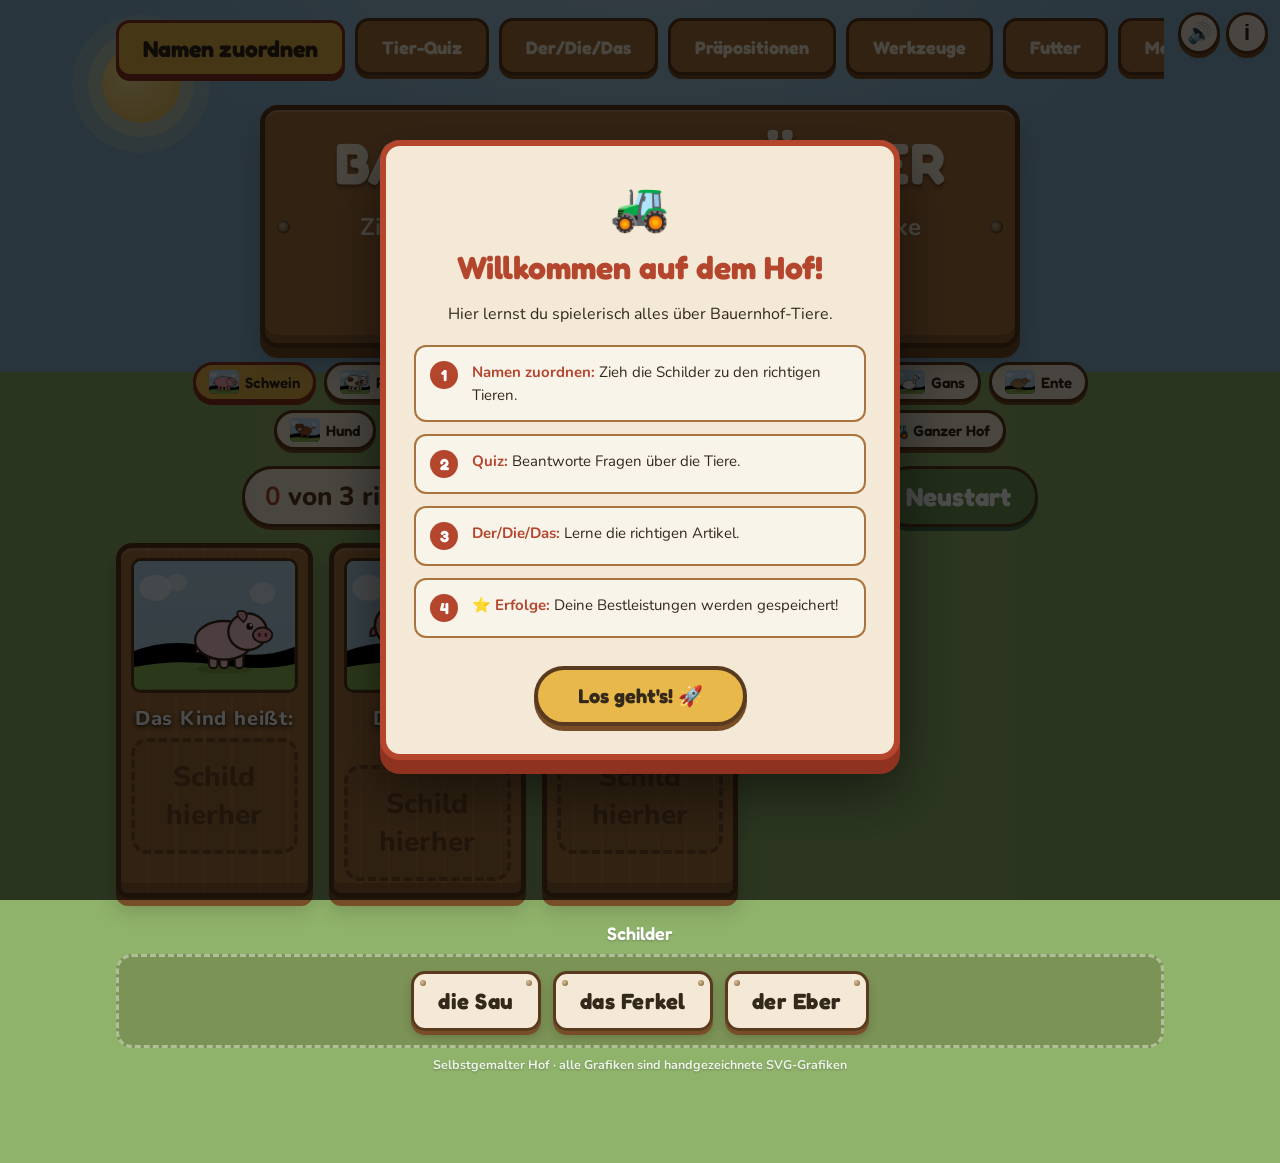
==== commit cb195614: "Präpositionen: echte SVG-Tiefen-Schichten mit hinter/im/vor/neben/auf, Figur im Haus hinter Vorderwa" ====
--- a/index.html
+++ b/index.html
@@ -48,7 +48,7 @@
     z-index:0; pointer-events:none;
   }
   .wrap{position:relative; z-index:1; max-width:1080px; margin:0 auto; padding:18px 16px 90px}
-  
+
   .tabs{display:flex; flex-wrap:nowrap; gap:10px; justify-content:flex-start; margin-bottom:24px; overflow-x:auto; padding-bottom:6px; scrollbar-width:none; -webkit-overflow-scrolling:touch}
   .tabs::-webkit-scrollbar{display:none}
   .tab-btn{
@@ -66,7 +66,7 @@
   .view{display:none;}
   .view.aktiv{display:block; animation:fadeIn .3s ease;}
   @keyframes fadeIn{from{opacity:0; transform:translateY(10px)} to{opacity:1; transform:translateY(0)}}
-  
+
   header.hof{
     text-align:center; margin:6px auto 14px; max-width:760px;
     background:linear-gradient(var(--holz) 0 100%); border:5px solid var(--holz-dunkel);
@@ -138,12 +138,12 @@
   .stall .buehne.tier-klickbar{cursor:pointer;transition:transform .15s,box-shadow .15s}
   .stall .buehne.tier-klickbar:hover{transform:scale(1.03);box-shadow:0 4px 12px rgba(0,0,0,.2)}
   .stall .buehne.tier-klickbar:active{transform:scale(.98)}
-  
+
   .stall-label {
     font-weight:800; font-size:clamp(16px, 3.5vw, 20px); color:#fff; text-shadow:0 2px 6px rgba(0,0,0,.7), 0 1px 2px rgba(0,0,0,.5);
     margin: 4px 0 -2px; text-align:center; letter-spacing: 0.8px;
   }
-  
+
   .slot{
     width:100%; min-height:88px; border-radius:14px; border:3px dashed rgba(90,58,30,.55);
     background:rgba(90,58,30,.10); display:flex; align-items:center; justify-content:center;
@@ -160,7 +160,7 @@
   .geloest-info{margin-top:4px; font-weight:800; color:var(--korrekt); font-size:12px; text-align:center; display:flex; flex-direction:column; gap:1px; animation:fadeIn .3s ease;}
   .vorrat-titel{text-align:center; font-family:var(--display); font-weight:600; color:#fff; font-size:18px; margin:6px 0 10px; text-shadow:0 1px 2px rgba(0,0,0,.25)}
   .vorrat{display:flex; flex-wrap:wrap; gap:12px; justify-content:center; min-height:64px; padding:14px; border-radius:16px; background:rgba(58,40,20,.22); border:3px dashed rgba(255,255,255,.4)}
-  
+
   .schild{
     --c:var(--papier);
     font-family:var(--display); font-weight:700; font-size:clamp(18px, 3.5vw, 22px); letter-spacing: 0.5px;
@@ -181,7 +181,7 @@
   .schild.ghost{position:fixed; z-index:1200; pointer-events:none; transform:rotate(-4deg) scale(1.05); box-shadow:0 16px 28px rgba(0,0,0,.4), 0 4px 0 var(--holz-tief)}
   .schild.platziert{cursor:default; box-shadow:none; border-color:var(--korrekt); --c:#EAF6E6}
   .schild.platziert::before,.schild.platziert::after{background:radial-gradient(circle at 35% 35%, #bfe0b8, #4E8A4A)}
-  
+
   .banner{position:fixed; inset:0; display:none; align-items:center; justify-content:center; background:rgba(33,40,33,.55); z-index:2000; padding:20px}
   .banner.an{display:flex}
   .banner .karte{background:var(--papier); border:6px solid var(--scheune-tief); border-radius:20px; max-width:440px; width:100%; padding:26px 24px 22px; text-align:center; box-shadow:0 18px 40px rgba(0,0,0,.4)}
@@ -194,7 +194,7 @@
   .banner button:active{transform:translateY(2px); box-shadow:0 2px 0 var(--holz-tief)}
   .konfetti{position:fixed; top:-10px; width:11px; height:14px; z-index:1900; border-radius:2px; pointer-events:none}
   footer{text-align:center; color:#fff; opacity:.85; font-weight:700; font-size:12.5px; margin-top:8px; text-shadow:0 1px 2px rgba(0,0,0,.3)}
-  
+
   /* --- Quiz Styles --- */
   .quiz-frage-container { text-align:center; margin-bottom:24px; }
   .quiz-frage { font-size:clamp(22px, 4vw, 32px); font-family:var(--display); font-weight:700; color:#fff; text-shadow:0 2px 4px rgba(0,0,0,.4); background:rgba(0,0,0,.2); padding:12px 24px; border-radius:16px; display:inline-block; border:3px dashed rgba(255,255,255,.3); }
@@ -343,7 +343,7 @@
 </style>
 </head>
 <body>
-<button class="info-btn" id="info-btn" type="button" title="Über die App">ℹ️</button>
+<button class="info-btn" id="info-btn" type="button" title="Über die App">i️</button>
 <button class="sound-btn" id="sound-btn" type="button" title="Ton an/aus">🔊</button>
 <div class="info-modal" id="info-modal" role="dialog" aria-modal="true" aria-labelledby="info-titel">
   <div class="info-karte">
@@ -355,7 +355,7 @@
       <ul>
         <li>📝 Namen zuordnen (Vater, Mutter, Kind)</li>
         <li>🎯 Tier-Quiz mit 6 Fragen</li>
-        <li>📚 Der/Die/Das – Artikel lernen</li>
+        <li>📚 Der/Die/Das - Artikel lernen</li>
         <li>📍 Präpositionen üben</li>
         <li>🔧 Werkzeuge erkennen (jetzt mit 9 Werkzeugen!)</li>
         <li>🍎 Was fressen die Tiere?</li>
@@ -398,7 +398,7 @@
   </div>
 </div>
 <div class="wrap">
-  
+
   <nav class="tabs" aria-label="Hauptnavigation">
     <button class="tab-btn aktiv" data-target="view-zuordnung" type="button">Namen zuordnen</button>
     <button class="tab-btn" data-target="view-quiz" type="button">Tier-Quiz</button>
@@ -464,34 +464,59 @@
     </header>
     <div class="artikel-fortschritt" id="praep-fortschritt">Frage 1 von 10</div>
     <div class="praep-scene">
-      <svg viewBox="0 0 400 300" width="100%" height="100%" id="praep-svg-master">
+      <svg viewBox="0 0 400 300" width="100%" height="100%" id="praep-svg-master" preserveAspectRatio="xMidYMid meet">
+        <!-- Himmel -->
         <rect width="400" height="300" fill="#AFCFE0" />
+        <!-- Gras -->
         <path d="M0,190 Q100,170 200,200 T400,180 L400,300 L0,300 Z" fill="#8FB36B" />
         <path d="M0,220 Q150,200 250,230 T400,210 L400,300 L0,300 Z" fill="#6E9655" />
+        <!-- Büsche -->
         <circle cx="340" cy="180" r="40" fill="#4E8A4A" stroke="#2f4d1c" stroke-width="3"/>
         <circle cx="310" cy="190" r="30" fill="#4E8A4A" stroke="#2f4d1c" stroke-width="3"/>
         <circle cx="80" cy="195" r="25" fill="#4E8A4A" stroke="#2f4d1c" stroke-width="3"/>
 
-        <g id="praep-tier-layer-hinter"></g>
-
+        <!-- Tiere, die HINTER dem Haus stehen -->
+        <g id="praep-layer-hinter" transform="translate(0,0)"></g>
+
+        <!-- Haus Körper (Rückwand + Dach) -->
         <g id="barn" transform="translate(110, 60)">
+          <!-- Bodenschatten -->
           <ellipse cx="90" cy="160" rx="100" ry="20" fill="#2f4d1c" opacity="0.3"/>
-          <rect x="20" y="80" width="140" height="90" fill="#B5462E" stroke="#5A3A1E" stroke-width="4" />
+          <!-- Rückwand/Innere -->
+          <rect x="20" y="80" width="140" height="90" fill="#7a2a1a" stroke="#5A3A1E" stroke-width="4" />
+          <!-- Dach -->
           <polygon points="0,80 90,10 180,80" fill="#8F3220" stroke="#5A3A1E" stroke-width="4" stroke-linejoin="round"/>
           <path d="M90,10 L90,80 L180,80 Z" fill="#7a2a1a" opacity="0.2"/>
-          <path d="M60,170 L60,110 A30,30 0 0 1 120,110 L120,170 Z" fill="#5A3A1E" />
-          <path d="M65,170 L65,115 A25,25 0 0 1 115,115 L115,170 Z" fill="#3f2d1c" />
+          <!-- Innenraum sichtbar durch Tür -->
+          <rect x="58" y="108" width="64" height="62" fill="#4a1e15" opacity="0.6" />
+          <!-- Dachfenster -->
           <circle cx="90" cy="50" r="14" fill="#3f2d1c" stroke="#E8B84B" stroke-width="3"/>
           <line x1="76" y1="50" x2="104" y2="50" stroke="#E8B84B" stroke-width="3"/>
           <line x1="90" y1="36" x2="90" y2="64" stroke="#E8B84B" stroke-width="3"/>
+          <!-- Heuboden -->
           <path d="M75,80 L105,80 L100,65 L80,65 Z" fill="#E8B84B" stroke="#5A3A1E" stroke-width="2"/>
         </g>
 
-        <g id="praep-tier-layer-auf"></g>
-        <g id="praep-tier-layer-neben"></g>
-        <g id="praep-tier-layer-vor"></g>
+        <!-- Tiere, die IM Haus stehen -->
+        <g id="praep-layer-innen" transform="translate(0,0)"></g>
+
+        <!-- Haus-Vorderwand mit Türdurchgang -->
+        <g id="barn-front" transform="translate(110, 60)">
+          <!-- Vorderwand mit Türöffnung -->
+          <path d="M20,80 L60,80 L60,170 L20,170 Z" fill="#B5462E" stroke="#5A3A1E" stroke-width="4"/>
+          <path d="M120,80 L160,80 L160,170 L120,170 Z" fill="#B5462E" stroke="#5A3A1E" stroke-width="4"/>
+          <path d="M20,80 L160,80 L90,10 L0,80 Z" fill="none" stroke="#5A3A1E" stroke-width="0"/>
+          <!-- Tür (etwas offen, damit man reinsehen kann) -->
+          <path d="M60,170 L60,110 A30,30 0 0 1 120,110 L120,170 Z" fill="none" stroke="#5A3A1E" stroke-width="4"/>
+          <path d="M60,170 L60,110 A30,30 0 0 1 120,110 L120,170 Z" fill="#5A3A1E" opacity="0.25"/>
+          <!-- Türflügel leicht geöffnet -->
+          <path d="M62,168 L62,116 A26,26 0 0 1 96,116 L96,168 Z" fill="#3f2d1c" opacity="0.85" stroke="#5A3A1E" stroke-width="2"/>
+          <circle cx="92" cy="140" r="3" fill="#E8B84B"/>
+        </g>
+
+        <!-- Tiere vor/neben/auf dem Haus -->
+        <g id="praep-layer-vorne" transform="translate(0,0)"></g>
       </svg>
-      <div class="praep-tier" id="praep-tier-pos"></div>
     </div>
     <div class="quiz-frage-container">
       <div class="quiz-frage">Das Tier ist <span class="luecke" id="praep-luecke">___</span> dem Haus.</div>
@@ -501,6 +526,7 @@
        <button data-val="vor">vor</button>
        <button data-val="neben">neben</button>
        <button data-val="hinter">hinter</button>
+       <button data-val="im">im</button>
     </div>
     <div class="artikel-ergebnis" id="praep-ergebnis" style="display:none;margin-top:20px;">
       <h3>Geschafft! 🎉</h3>
@@ -566,33 +592,33 @@
       <div class="statistik-karte">
         <div class="statistik-icon">🧩</div>
         <h3>Memory</h3>
-        <div class="statistik-wert" id="stat-memory-rekord">–</div>
+        <div class="statistik-wert" id="stat-memory-rekord">-</div>
         <p class="statistik-label">Wenigste Züge</p>
-        <div class="statistik-wert" style="font-size:20px;margin-top:8px;" id="stat-memory-bestzeit">–</div>
+        <div class="statistik-wert" style="font-size:20px;margin-top:8px;" id="stat-memory-bestzeit">-</div>
         <p class="statistik-label" style="font-size:12px;">Bestzeit</p>
       </div>
       <div class="statistik-karte">
         <div class="statistik-icon">📚</div>
         <h3>Artikel-Quiz</h3>
-        <div class="statistik-wert" id="stat-artikel-best">–</div>
+        <div class="statistik-wert" id="stat-artikel-best">-</div>
         <p class="statistik-label">Bester Score</p>
       </div>
       <div class="statistik-karte">
         <div class="statistik-icon">📍</div>
         <h3>Präpositionen</h3>
-        <div class="statistik-wert" id="stat-praep-best">–</div>
+        <div class="statistik-wert" id="stat-praep-best">-</div>
         <p class="statistik-label">Bester Score</p>
       </div>
       <div class="statistik-karte">
         <div class="statistik-icon">🔧</div>
         <h3>Werkzeuge</h3>
-        <div class="statistik-wert" id="stat-werkzeuge-best">–</div>
+        <div class="statistik-wert" id="stat-werkzeuge-best">-</div>
         <p class="statistik-label">Bester Score</p>
       </div>
       <div class="statistik-karte">
         <div class="statistik-icon">🥕</div>
         <h3>Futter</h3>
-        <div class="statistik-wert" id="stat-futter-best">–</div>
+        <div class="statistik-wert" id="stat-futter-best">-</div>
         <p class="statistik-label">Bester Score</p>
       </div>
       <div class="statistik-karte">
@@ -617,7 +643,7 @@
     <div class="tipp">
       <b>Sprach-Trick:</b> Bei Tieren passt der Artikel oft zum Geschlecht:
       <br><span class="der">der</span> Hahn (Vater) · <span class="die">die</span> Henne (Mutter) · <span class="das">das</span> Küken (Kind).
-      Jungtiere sind im Deutschen fast immer <b>das …</b>
+      Jungtiere sind im Deutschen fast immer <b>das ...</b>
     </div>
     <button id="banner-weiter" type="button">Weiter üben</button>
   </div>
@@ -646,7 +672,7 @@
 function svgWrapEnhanced(inner, opts={}){
   const bg = opts.bg || '#cfe7f3';
   const hasDefs = opts.defs || '';
-  const skyGradient = opts.sunset ? 
+  const skyGradient = opts.sunset ?
     '<linearGradient id="sky" x1="0%" y1="0%" x2="0%" y2="100%"><stop offset="0%" stop-color="#FF9A76"/><stop offset="50%" stop-color="#FDBF8F"/><stop offset="100%" stop-color="#AFCFE0"/></linearGradient>' :
     '<linearGradient id="sky" x1="0%" y1="0%" x2="0%" y2="100%"><stop offset="0%" stop-color="#B8D9EC"/><stop offset="100%" stop-color="#AFCFE0"/></linearGradient>';
   return '<svg viewBox="0 0 150 120" role="img" xmlns="http://www.w3.org/2000/svg">'
@@ -661,6 +687,15 @@
 }
 function svgTrans(inner){ return '<svg viewBox="0 0 150 120" role="img" xmlns="http://www.w3.org/2000/svg">'+inner+'</svg>'; }
 function auge(x,y,r){return '<circle cx="'+x+'" cy="'+y+'" r="'+r+'" fill="#241308"/><circle cx="'+(x+r*0.35)+'" cy="'+(y-r*0.35)+'" r="'+(r*0.4)+'" fill="#fff"/>';}
+
+// Helfer: Tier-SVG ohne eigenen Hintergrund (für Präpositionen-Layer)
+function getTierOhneBg(svgStr) {
+  let inner = svgStr.replace(/^<svg[^>]*>/, '').replace(/<\/svg>$/, '');
+  inner = inner.replace(/<rect width="150" height="120" fill="#cfe7f3"\/>/g, '');
+  inner = inner.replace(/<path d="M0 84 Q36 70 76 82 Q116 94 150 80 L150 120 L0 120Z" fill="#abd073"\/>/g, '');
+  inner = inner.replace(/<path d="M0 99 Q40 91 80 97 Q120 103 150 96 L150 120 L0 120Z" fill="#93bd58"\/>/g, '');
+  return inner;
+}
 
 /* ===================== NEUE TIERE ===================== */
 
@@ -726,7 +761,7 @@
    +'<path d="M104 26 Q124 24 130 40 Q132 50 122 52 L110 46 Q102 34 104 26Z" fill="'+b+'" stroke="'+O+'" stroke-width="2.4"/>'
    +'<path d="M86 56 Q88 26 110 26 Q100 32 99 44 Q106 30 98 50 Q96 40 90 60Z" fill="'+m+'" stroke="'+O+'" stroke-width="2" stroke-linejoin="round"/>'
    // Donkey has longer ears than horse
-   +(opts.isEsel ? '<path d="M106 32 l-4 -20 l12 15Z" fill="'+b+'" stroke="'+O+'" stroke-width="1.8"/><path d="M116 34 l8 -18 l-1 18Z" fill="'+b+'" stroke="'+O+'" stroke-width="1.8"/>' 
+   +(opts.isEsel ? '<path d="M106 32 l-4 -20 l12 15Z" fill="'+b+'" stroke="'+O+'" stroke-width="1.8"/><path d="M116 34 l8 -18 l-1 18Z" fill="'+b+'" stroke="'+O+'" stroke-width="1.8"/>'
                  : '<path d="M106 28 l-2 -12 l9 8Z" fill="'+b+'" stroke="'+O+'" stroke-width="1.8"/><path d="M114 30 l4 -11 l4 10Z" fill="'+b+'" stroke="'+O+'" stroke-width="1.8"/>')
    +'<path d="M110 24 q5 -3 9 2 q-5 0 -7 3Z" fill="'+m+'"/>'
    +'<ellipse cx="128" cy="48" rx="6" ry="5" fill="'+(opts.muz||b)+'" stroke="'+O+'" stroke-width="1.8"/>'
@@ -1326,12 +1361,12 @@
   el('quiz-frage-text').textContent = frage.text;
   const optionenEl = el('quiz-optionen');
   optionenEl.innerHTML = '';
-  
+
   mischen(FAMILIEN).forEach(f => {
     const karte = document.createElement('div');
     karte.className = 'quiz-karte';
     karte.innerHTML = f.icon + '<div class="quiz-karte-name">' + f.name + '</div>';
-    
+
     karte.addEventListener('click', () => {
       if(frage.pruefe(f)) {
         karte.classList.add('richtig');
@@ -1351,15 +1386,28 @@
 
 /* --- Präpositionen-Logik --- */
 const praepSzenen = [
-  { posStyles: { left:'50%', transform:'translateX(-50%)', bottom:'50%', zIndex:2 }, wort:'auf' },
-  { posStyles: { left:'50%', transform:'translateX(-50%)', bottom:'0%', zIndex:10 }, wort:'vor' },
-  { posStyles: { left:'15%', transform:'none', bottom:'0%', zIndex:1 }, wort:'neben' },
-  { posStyles: { left:'75%', transform:'none', bottom:'30%', zIndex:0 }, wort:'hinter' }
+  { layer: 'praep-layer-vorne', transform: 'translate(140, 100) scale(0.85)', wort: 'auf' },
+  { layer: 'praep-layer-vorne', transform: 'translate(140, 210) scale(0.85)', wort: 'vor' },
+  { layer: 'praep-layer-vorne', transform: 'translate(40, 210) scale(0.85)', wort: 'neben' },
+  { layer: 'praep-layer-hinter', transform: 'translate(300, 180) scale(0.75)', wort: 'hinter' },
+  { layer: 'praep-layer-innen', transform: 'translate(148, 125) scale(0.55)', wort: 'im' }
 ];
 
 let praepAktuelleFrage = 0;
 let praepPunkte = 0;
 let aktuellePraepSzene = null;
+
+function praepSetzeTier(tier, szene) {
+  // Alle Layer leeren
+  ['praep-layer-hinter', 'praep-layer-innen', 'praep-layer-vorne'].forEach(id => {
+    el(id).innerHTML = '';
+  });
+  // Tier ohne eigenen Hintergrund in den richtigen SVG-Layer setzen
+  const g = document.createElementNS('http://www.w3.org/2000/svg', 'g');
+  g.setAttribute('transform', szene.transform);
+  g.innerHTML = getTierOhneBg(tier.svg);
+  el(szene.layer).appendChild(g);
+}
 
 function startePraeposition() {
   praepAktuelleFrage = 0;
@@ -1368,13 +1416,13 @@
   el('praep-optionen').style.display = 'flex';
   el('praep-fortschritt').style.display = 'block';
   el('praep-fortschritt').textContent = 'Frage 1 von 10';
-  
+
   // Buttons zurücksetzen
   el('praep-optionen').querySelectorAll('button').forEach(b => {
     b.disabled = false;
     b.classList.remove('disabled');
   });
-  
+
   ladePraepFrage();
 }
 
@@ -1383,19 +1431,17 @@
     zeigePraepErgebnis();
     return;
   }
-  
+
   const tier = ALLE[Math.floor(Math.random()*ALLE.length)];
   aktuellePraepSzene = praepSzenen[Math.floor(Math.random()*praepSzenen.length)];
-  const tEl = el('praep-tier-pos');
-  tEl.innerHTML = tier.svg;
-  Object.assign(tEl.style, aktuellePraepSzene.posStyles);
-  
+  praepSetzeTier(tier, aktuellePraepSzene);
+
   el('praep-luecke').textContent = '___';
   el('praep-luecke').style.borderColor = '#fff';
   el('praep-luecke').style.color = 'var(--heu)';
-  
+
   el('praep-fortschritt').textContent = 'Frage ' + (praepAktuelleFrage + 1) + ' von 10';
-  
+
   const btns = el('praep-optionen').querySelectorAll('button');
   btns.forEach(b => {
     b.style.animation = '';
@@ -1404,7 +1450,7 @@
     b.classList.remove('disabled');
     b.onclick = () => {
       btns.forEach(btn => { btn.disabled = true; btn.classList.add('disabled'); });
-      
+
       if (b.dataset.val === aktuellePraepSzene.wort) {
         el('praep-luecke').textContent = aktuellePraepSzene.wort;
         el('praep-luecke').style.color = '#fff';
@@ -1436,7 +1482,7 @@
   el('praep-fortschritt').style.display = 'none';
   el('praep-ergebnis').style.display = 'block';
   el('praep-punkte').textContent = 'Du hast ' + praepPunkte + ' von 10 richtig!';
-  
+
   let sterne = '';
   if (praepPunkte >= 9) sterne = '🏆⭐⭐⭐🏆';
   else if (praepPunkte >= 7) sterne = '⭐⭐⭐';
@@ -1444,7 +1490,7 @@
   else if (praepPunkte >= 3) sterne = '⭐';
   else sterne = '💪';
   el('praep-stern').textContent = sterne;
-  
+
   if (praepPunkte >= 8) {
     konfettiRegen();
     if (praepPunkte >= 9) playSound('win');
@@ -1509,10 +1555,10 @@
   if (ergebnisEl) ergebnisEl.style.display = 'none';
   el('btn-werkzeug-pruefen').style.display = 'inline-block';
   el('werkzeug-neu').textContent = 'Neu starten';
-  
+
   // Zufällige Werkzeuge auswählen
   const gewaehlteWerkzeuge = mischen(WERKZEUGE).slice(0, gewaehlteAnzahl);
-  
+
   gewaehlteWerkzeuge.forEach(w => {
     const k = document.createElement('div'); k.className = 'werkzeug-karte';
     k.innerHTML = '<div class="werkzeug-bild">'+w.svg+'</div><div class="slot" tabindex="0" data-key="'+w.key+'"><span class="platzhalter">Name hierher</span></div>';
@@ -1537,7 +1583,7 @@
     });
     gEl.appendChild(k);
   });
-  
+
   mischen(gewaehlteWerkzeuge).forEach(w => {
     const s = document.createElement('div'); s.className = 'schild'; s.dataset.key = w.key; s.textContent = w.name;
     s.tabIndex=0;
@@ -1557,7 +1603,7 @@
   el('werkzeug-neu').textContent = 'Nochmal spielen';
   const ergebnisEl = el('werkzeug-ergebnis');
   el('werkzeug-punkte').textContent = 'Du hast ' + werkzeugRichtig + ' von 6 richtig!';
-  
+
   let sterne = '';
   if (werkzeugRichtig >= 6) sterne = '🏆⭐⭐⭐🏆';
   else if (werkzeugRichtig >= 5) sterne = '⭐⭐⭐';
@@ -1565,13 +1611,13 @@
   else if (werkzeugRichtig >= 3) sterne = '⭐';
   else sterne = '💪';
   el('werkzeug-stern').textContent = sterne;
-  
+
   ergebnisEl.style.display = 'block';
   if (werkzeugRichtig >= 5) {
     konfettiRegen();
     if (werkzeugRichtig >= 6) playSound('win');
   }
-  
+
   // Statistik speichern
   speichereWerkzeugeBestwert(werkzeugRichtig);
 }
@@ -1579,7 +1625,7 @@
 el('btn-werkzeug-pruefen').addEventListener('click', () => {
   let neueRichtige = 0;
   const slots = el('werkzeug-staelle').querySelectorAll('.slot');
-  
+
   slots.forEach(slot => {
      if(slot.classList.contains('korrekt')) {
        neueRichtige++;
@@ -1587,7 +1633,7 @@
      }
      const schild = slot.querySelector('.schild');
      if(!schild) return;
-     
+
      if(slot.dataset.key === schild.dataset.key) {
         slot.classList.add('korrekt'); slot.classList.remove('gefuellt'); schild.classList.add('platziert');
         neueRichtige++;
@@ -1603,15 +1649,15 @@
         }, 600);
      }
   });
-  
+
   werkzeugRichtig = neueRichtige;
   const total = document.querySelectorAll('#werkzeug-staelle .slot').length;
   el('werkzeug-fortschritt').innerHTML = '<b>' + werkzeugRichtig + '</b> von ' + total + ' richtig';
-  
+
   // Prüfe ob alle richtig sind
   const alleBelegt = [...slots].every(s => s.classList.contains('korrekt') || s.classList.contains('gefuellt'));
   const alleRichtig = werkzeugRichtig === 6;
-  
+
   if (alleRichtig || (alleBelegt && slots.length === document.querySelectorAll('#werkzeug-vorrat .schild').length + werkzeugRichtig)) {
     setTimeout(zeigeWerkzeugErgebnis, alleRichtig ? 400 : 800);
   }
@@ -1672,7 +1718,7 @@
   el('artikel-fortschritt').textContent = 'Frage ' + (artikelAktuell + 1) + ' von ' + ARTIKEL_FRAGEN;
   el('artikel-bild').innerHTML = tier.svg;
   el('artikel-frage').innerHTML = '___ ' + tier.wort;
-  
+
   const buttons = el('artikel-buttons').querySelectorAll('button');
   buttons.forEach(b => {
     b.className = 'artikel-btn';
@@ -1684,7 +1730,7 @@
 function pruefeArtikel(btn, richtigerArtikel) {
   const buttons = el('artikel-buttons').querySelectorAll('button');
   buttons.forEach(b => b.disabled = true);
-  
+
   if (btn.dataset.artikel === richtigerArtikel) {
     btn.classList.add('richtig');
     hapticFeedback(); // Sanftes Feedback bei richtiger Antwort
@@ -1723,16 +1769,16 @@
   el('artikel-bild').style.display = 'none';
   el('artikel-frage').style.display = 'none';
   el('artikel-buttons').style.display = 'none';
-  
+
   el('artikel-ergebnis').style.display = 'block';
   el('artikel-punkte').textContent = 'Du hast ' + artikelRichtig + ' von ' + ARTIKEL_FRAGEN + ' richtig!';
-  
+
   let sterne = '⭐';
   if (artikelRichtig >= 7) sterne = '⭐⭐';
   if (artikelRichtig >= 9) sterne = '⭐⭐⭐';
   if (artikelRichtig === 10) sterne = '🏆⭐⭐⭐🏆';
   el('artikel-stern').textContent = sterne;
-  
+
   if (artikelRichtig >= 8) {
     konfettiRegen();
     playSound('win');
@@ -1754,16 +1800,16 @@
   btn.addEventListener('click', () => {
     // Aktiven Tab speichern
     localStorage.setItem(LAST_TAB_KEY, btn.dataset.target);
-    
+
     // Visuelles Feedback
     document.querySelectorAll('.tab-btn').forEach(b => b.classList.remove('aktiv'));
     btn.classList.add('aktiv');
-    
+
     // View wechseln
     document.querySelectorAll('.view').forEach(v => v.classList.remove('aktiv'));
     const targetView = document.getElementById(btn.dataset.target);
     if (targetView) targetView.classList.add('aktiv');
-    
+
     // Spiel-spezifische Initialisierung
     if (btn.dataset.target === 'view-artikel') {
       ladeArtikelQuiz();
@@ -1827,14 +1873,14 @@
   memoryUmgedreht = [];
   memoryStartZeit = Date.now();
   memoryVerstricheneZeit = 0;
-  
+
   // Timer starten
   if (memoryTimerInterval) clearInterval(memoryTimerInterval);
   memoryTimerInterval = setInterval(() => {
     memoryVerstricheneZeit = Math.floor((Date.now() - memoryStartZeit) / 1000);
     updateMemoryAnzeige();
   }, 1000);
-  
+
   const highscore = ladeMemoryHighscore();
   const bestzeit = ladeMemoryBestzeit();
   // Format: "Paare 0/8 · Züge 0 · Zeit 0:00" mit Icons
@@ -1842,18 +1888,18 @@
   if (highscore) infoText += ' · 🏆 Rekord: ' + highscore + ' Züge';
   if (bestzeit) infoText += ' · ⚡ Bestzeit: ' + formatiereZeit(bestzeit);
   el('memory-fortschritt').innerHTML = infoText;
-  
+
   // Erstelle Paare (je Tier 2x)
   const paare = [];
   MEMORY_TIERE.forEach(tier => {
     paare.push({ ...tier, id: tier.key + '_1', uniqueId: Math.random() });
     paare.push({ ...tier, id: tier.key + '_2', uniqueId: Math.random() });
   });
-  
+
   // Mische
   paare.sort((a, b) => a.uniqueId - b.uniqueId);
   memoryKarten = paare;
-  
+
   // Rendern
   const grid = el('memory-grid');
   grid.innerHTML = '';
@@ -1890,21 +1936,21 @@
   // Fokus aktualisieren
   memoryFokusIndex = index;
   el('memory-grid').children[memoryFokusIndex]?.classList.add('fokus');
-  
+
   // Umgedreht
   karte.classList.add('umgedreht');
   memoryUmgedreht.push(index);
   playSound('click');
-  
+
   if (memoryUmgedreht.length === 2) {
     memoryZuege++;
     memorySperre = true;
     updateMemoryAnzeige();
-    
+
     const [idx1, idx2] = memoryUmgedreht;
     const karte1 = memoryKarten[idx1];
     const karte2 = memoryKarten[idx2];
-    
+
     if (karte1.key === karte2.key) {
       // Paar gefunden!
       hapticFeedback(); // Feedback beim Finden eines Paares
@@ -1921,7 +1967,7 @@
         playSound('match');
         hapticFeedback();
         updateMemoryAnzeige();
-        
+
         if (memoryPaare === 8) {
           // Timer stoppen
           if (memoryTimerInterval) {
@@ -1929,13 +1975,13 @@
             memoryTimerInterval = null;
           }
           const finaleZeit = memoryVerstricheneZeit;
-          
+
           setTimeout(() => {
             konfettiRegen();
             playSound('win');
             const neuerHighscore = speichereMemoryHighscore(memoryZuege);
             const neueBestzeit = speichereMemoryBestzeit(finaleZeit);
-            
+
             let nachricht = '🏆 Alle 8 Paare gefunden!';
             if (neuerHighscore && neueBestzeit) {
               nachricht = `🎉 Doppelter Rekord! ${memoryZuege} Züge · ${formatiereZeit(finaleZeit)}`;
@@ -1966,13 +2012,13 @@
 el('view-memory').addEventListener('keydown', (e) => {
   const karten = el('memory-grid').children;
   if (karten.length === 0) return;
-  
+
   // Alten Fokus entfernen
   for (let k of karten) k.classList.remove('fokus');
-  
+
   const cols = 4; // 4 Karten pro Reihe
   const total = karten.length;
-  
+
   if (e.key === 'ArrowRight') {
     e.preventDefault();
     memoryFokusIndex = (memoryFokusIndex + 1) % total;
@@ -1990,7 +2036,7 @@
     memoryKlick(memoryFokusIndex);
     return;
   }
-  
+
   // Neuen Fokus setzen
   karten[memoryFokusIndex]?.classList.add('fokus');
   karten[memoryFokusIndex]?.focus();
@@ -2014,12 +2060,12 @@
   futterRichtig = 0;
   futterAktuelleTiere = mischen(FUTTER_TIERE).slice(0, 6);
   futterGewaehlt = null;
-  
+
   el('futter-fortschritt').innerHTML = '<b>0</b> von 6 richtig';
-  
+
   const grid = el('futter-grid');
   grid.innerHTML = '';
-  
+
   mischen(futterAktuelleTiere).forEach(tier => {
     const karte = document.createElement('div');
     karte.className = 'futter-tier-karte';
@@ -2032,7 +2078,7 @@
     slot.addEventListener('click', () => futterSlotKlick(slot));
     grid.appendChild(karte);
   });
-  
+
   // Sammle alle Futter-Optionen für diese Tiere
   const benoetigtesFutter = new Set();
   futterAktuelleTiere.forEach(t => t.futter.forEach(f => benoetigtesFutter.add(f)));
@@ -2040,7 +2086,7 @@
   const falscheFutter = ALLE_FUTTER.filter(f => !benoetigtesFutter.has(f));
   const zufaelligeFalsche = mischen(falscheFutter).slice(0, 3);
   const alleOptionen = mischen([...benoetigtesFutter, ...zufaelligeFalsche]);
-  
+
   const vorrat = el('futter-vorrat');
   vorrat.innerHTML = '';
   alleOptionen.forEach(futterName => {
@@ -2068,7 +2114,7 @@
 
 function futterSlotKlick(slot) {
   if (slot.classList.contains('korrekt')) return;
-  
+
   if (!futterGewaehlt) {
     // Entfernen falls vorhanden
     const alt = slot.querySelector('.futter-schild');
@@ -2080,20 +2126,20 @@
     }
     return;
   }
-  
+
   const tierKey = slot.dataset.key;
   const tier = futterAktuelleTiere.find(t => t.key === tierKey);
   const futterName = futterGewaehlt.dataset.futter;
-  
+
   futterGewaehlt.classList.remove('gewaehlt');
   futterGewaehlt.classList.add('platziert');
-  
+
   const alt = slot.querySelector('.futter-schild');
   if (alt) {
     alt.classList.remove('platziert', 'gewaehlt');
     el('futter-vorrat').appendChild(alt);
   }
-  
+
   slot.innerHTML = '';
   slot.classList.add('gefuellt');
   slot.appendChild(futterGewaehlt);
@@ -2107,14 +2153,14 @@
       neueRichtige++;
       return;
     }
-    
+
     const schild = slot.querySelector('.futter-schild');
     if (!schild) return;
-    
+
     const tierKey = slot.dataset.key;
     const tier = futterAktuelleTiere.find(t => t.key === tierKey);
     const futterName = schild.dataset.futter;
-    
+
     if (tier.futter.includes(futterName)) {
       slot.classList.add('korrekt');
       slot.classList.remove('gefuellt');
@@ -2131,10 +2177,10 @@
       }, 600);
     }
   });
-  
+
   futterRichtig = neueRichtige;
   el('futter-fortschritt').innerHTML = '<b>' + futterRichtig + '</b> von 6 richtig';
-  
+
   if (futterRichtig === 6) {
     setTimeout(() => {
       konfettiRegen();
@@ -2184,26 +2230,26 @@
 function aktualisiereStatistik() {
   // Memory Highscore + Bestzeit
   const memoryRekord = ladeStatistik(STATISTIK_KEYS.memory);
-  el('stat-memory-rekord').textContent = memoryRekord ? memoryRekord + ' Züge' : '–';
+  el('stat-memory-rekord').textContent = memoryRekord ? memoryRekord + ' Züge' : '-';
   const memoryBestzeit = ladeMemoryBestzeit();
-  el('stat-memory-bestzeit').textContent = memoryBestzeit ? formatiereZeit(memoryBestzeit) : '–';
-  
+  el('stat-memory-bestzeit').textContent = memoryBestzeit ? formatiereZeit(memoryBestzeit) : '-';
+
   // Artikel-Quiz Best
   const artikelBest = ladeStatistik(STATISTIK_KEYS.artikel);
-  el('stat-artikel-best').textContent = artikelBest ? artikelBest + '/10' : '–';
-  
+  el('stat-artikel-best').textContent = artikelBest ? artikelBest + '/10' : '-';
+
   // Präpositionen Best
   const praepBest = ladeStatistik(STATISTIK_KEYS.praepositionen);
-  el('stat-praep-best').textContent = praepBest ? praepBest + '/10' : '–';
-  
+  el('stat-praep-best').textContent = praepBest ? praepBest + '/10' : '-';
+
   // Werkzeuge Best
   const werkzeugeBest = ladeStatistik(STATISTIK_KEYS.werkzeuge);
-  el('stat-werkzeuge-best').textContent = werkzeugeBest ? werkzeugeBest + '/6' : '–';
-  
+  el('stat-werkzeuge-best').textContent = werkzeugeBest ? werkzeugeBest + '/6' : '-';
+
   // Futter Best
   const futterBest = ladeStatistik(STATISTIK_KEYS.futter);
-  el('stat-futter-best').textContent = futterBest ? futterBest + '/6' : '–';
-  
+  el('stat-futter-best').textContent = futterBest ? futterBest + '/6' : '-';
+
   // Gesamt Spiele
   const gesamtSpiele = parseInt(localStorage.getItem(STATISTIK_KEYS.spiele) || '0', 10);
   el('stat-gesamt-spiele').textContent = gesamtSpiele;
@@ -2347,15 +2393,15 @@
 
 function playSound(type) {
   if (!soundEnabled) return;
-  
+
   // AudioContext muss nach User-Interaction resumed werden
   if (audioCtx.state === 'suspended') {
     audioCtx.resume();
   }
-  
+
   const osc = audioCtx.createOscillator();
   const gain = audioCtx.createGain();
-  
+
   switch(type) {
     case 'success': // Für richtige Antworten/Paare
       osc.type = 'sine';
@@ -2368,7 +2414,7 @@
       osc.start(audioCtx.currentTime);
       osc.stop(audioCtx.currentTime + 0.4);
       break;
-      
+
     case 'error': // Für falsche Antworten
       osc.type = 'sawtooth';
       osc.frequency.setValueAtTime(150, audioCtx.currentTime);
@@ -2380,7 +2426,7 @@
       osc.start(audioCtx.currentTime);
       osc.stop(audioCtx.currentTime + 0.25);
       break;
-      
+
     case 'click': // Für Buttons/Klicks
       osc.type = 'triangle';
       osc.frequency.setValueAtTime(400, audioCtx.currentTime);
@@ -2391,7 +2437,7 @@
       osc.start(audioCtx.currentTime);
       osc.stop(audioCtx.currentTime + 0.05);
       break;
-      
+
     case 'match': // Für Memory-Paare
       osc.type = 'sine';
       osc.frequency.setValueAtTime(659.25, audioCtx.currentTime); // E5
@@ -2403,7 +2449,7 @@
       osc.start(audioCtx.currentTime);
       osc.stop(audioCtx.currentTime + 0.3);
       break;
-      
+
     case 'win': // Für Spiel-Ende
       const t = audioCtx.currentTime;
       [523.25, 659.25, 783.99, 1046.5].forEach((freq, i) => {
@@ -2431,7 +2477,7 @@
 function zeigeTutorial() {
   // Nur beim ersten Besitz anzeigen
   if (localStorage.getItem(TUTORIAL_SHOWN_KEY)) return;
-  
+
   tutorialModal.classList.add('sichtbar');
 }
 
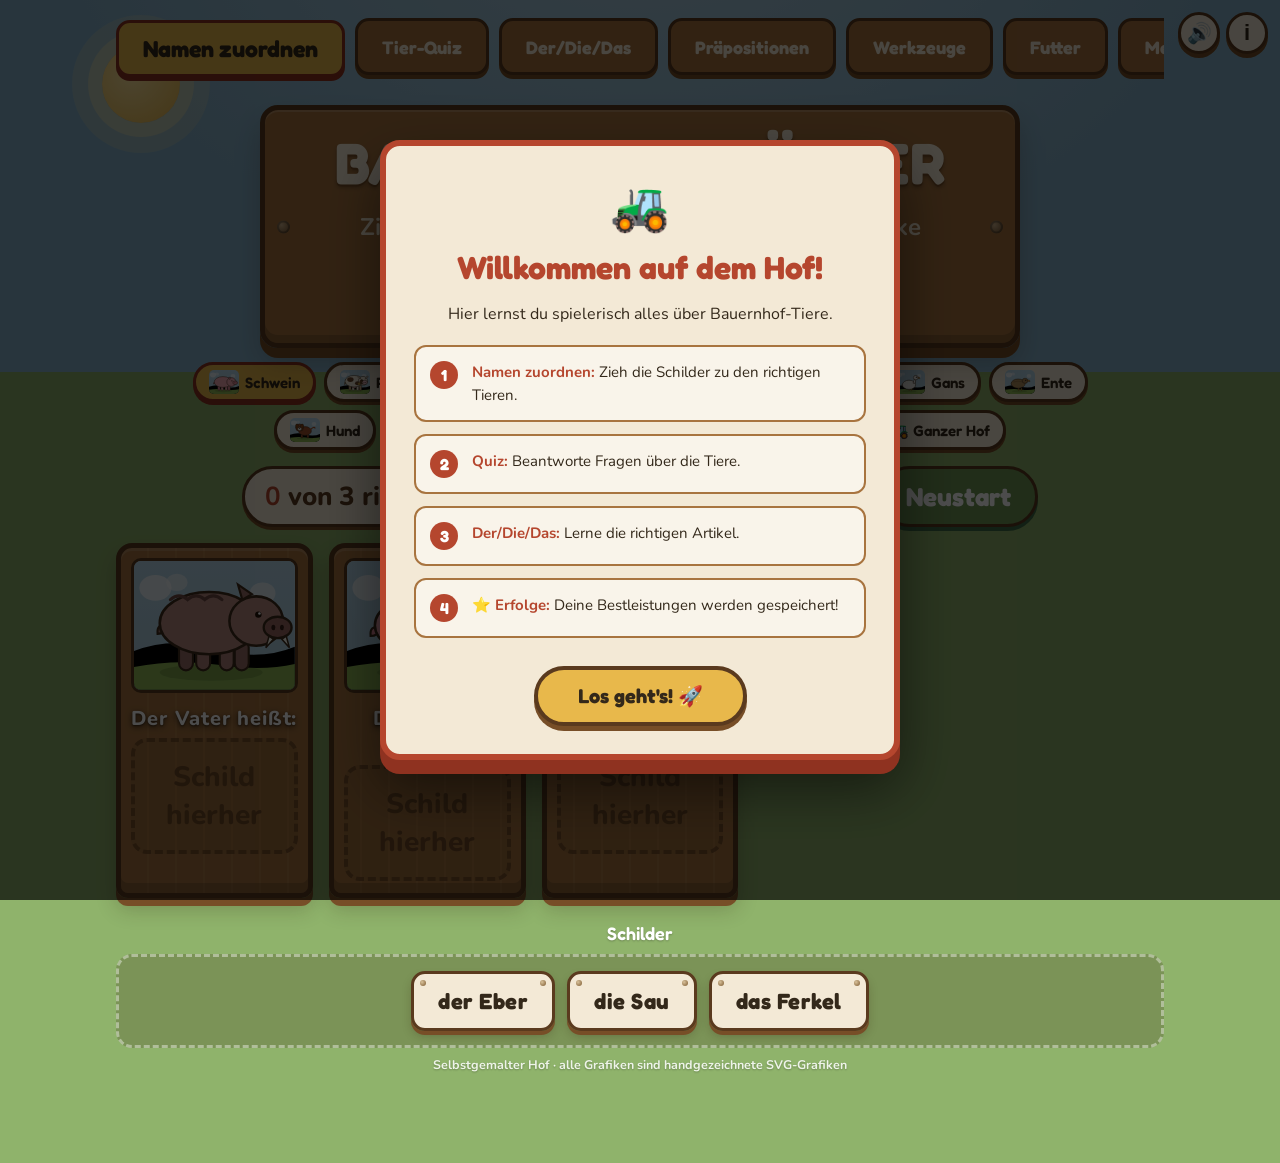
==== commit b9f3d561: "Präposition 'auf': Tier jetzt wirklich oben auf dem Dach positioniert" ====
--- a/index.html
+++ b/index.html
@@ -1386,10 +1386,15 @@
 
 /* --- Präpositionen-Logik --- */
 const praepSzenen = [
-  { layer: 'praep-layer-vorne', transform: 'translate(140, 100) scale(0.85)', wort: 'auf' },
+  // auf dem Dach (wirklich oben auf dem Giebel)
+  { layer: 'praep-layer-vorne', transform: 'translate(120, 45) scale(0.55)', wort: 'auf' },
+  // vor der Tür
   { layer: 'praep-layer-vorne', transform: 'translate(140, 210) scale(0.85)', wort: 'vor' },
+  // links neben dem Haus
   { layer: 'praep-layer-vorne', transform: 'translate(40, 210) scale(0.85)', wort: 'neben' },
+  // rechts hinter dem Haus (teilweise hinter Vorderwand, aber sichtbar)
   { layer: 'praep-layer-hinter', transform: 'translate(300, 180) scale(0.75)', wort: 'hinter' },
+  // im Haus, sichtbar durch die offene Tür
   { layer: 'praep-layer-innen', transform: 'translate(148, 125) scale(0.55)', wort: 'im' }
 ];
 
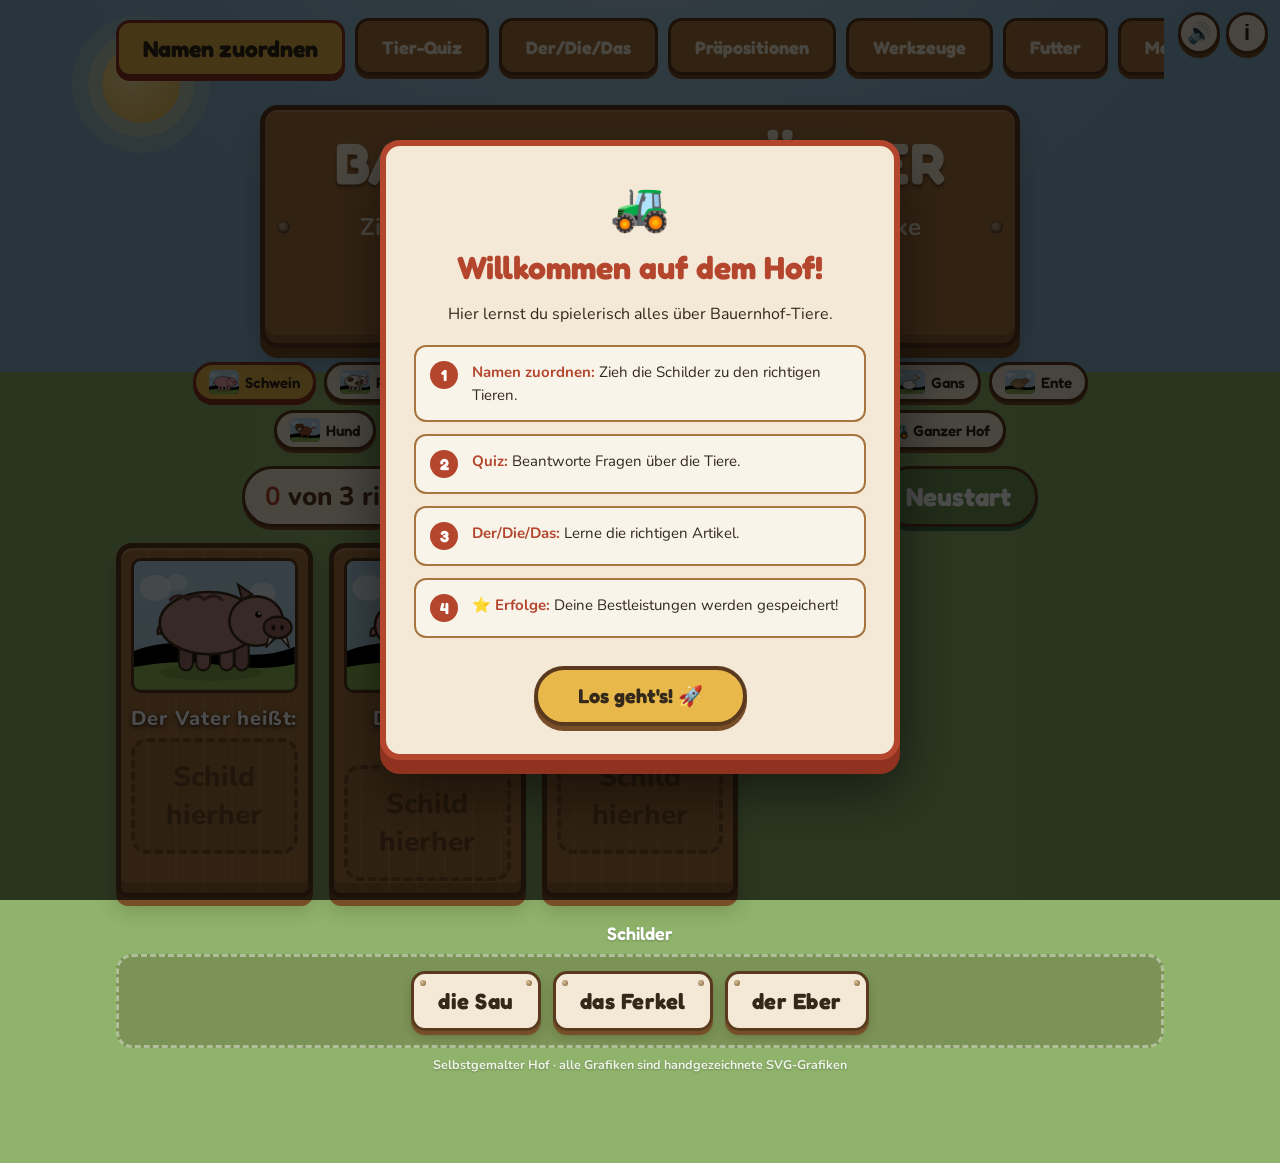
==== commit 60e0b053: "Präpositionen: Tier sauber ausgeschnitten (Himmel/Wolken/Wiese/Schatten entfernt), neben/hinter/vor " ====
--- a/index.html
+++ b/index.html
@@ -691,9 +691,21 @@
 // Helfer: Tier-SVG ohne eigenen Hintergrund (für Präpositionen-Layer)
 function getTierOhneBg(svgStr) {
   let inner = svgStr.replace(/^<svg[^>]*>/, '').replace(/<\/svg>$/, '');
+  // remove old flat sky
   inner = inner.replace(/<rect width="150" height="120" fill="#cfe7f3"\/>/g, '');
-  inner = inner.replace(/<path d="M0 84 Q36 70 76 82 Q116 94 150 80 L150 120 L0 120Z" fill="#abd073"\/>/g, '');
-  inner = inner.replace(/<path d="M0 99 Q40 91 80 97 Q120 103 150 96 L150 120 L0 120Z" fill="#93bd58"\/>/g, '');
+  // remove gradient sky rect
+  inner = inner.replace(/<rect width="150" height="120" fill="url\(#sky\)"\/>/g, '');
+  // remove grass/wiese paths (both old and gradient versions)
+  inner = inner.replace(/<path d="M0 84 Q36 70 76 82 Q116 94 150 80 L150 120 L0 120Z" fill="[^"]*"\/>/g, '');
+  inner = inner.replace(/<path d="M0 99 Q40 91 80 97 Q120 103 150 96 L150 120 L0 120Z" fill="[^"]*"\/>/g, '');
+  // remove clouds
+  inner = inner.replace(/<ellipse cx="[^"]*" cy="[^"]*" rx="[^"]*" ry="[^"]*" fill="#FFF" opacity="[^"]*"\/>/g, '');
+  // remove ground shadows (sh)
+  inner = inner.replace(/<ellipse cx="[^"]*" cy="[^"]*" rx="[^"]*" ry="[^"]*" fill="#2f4d1c" opacity="0\.20"\/>/g, '');
+  // remove defs block used for sky gradient
+  inner = inner.replace(/<defs>[\s\S]*?<\/defs>/g, '');
+  // fix invalid linearGradient fills left in old code
+  inner = inner.replace(/ fill="linearGradient\([^)]*\)"/g, ' fill="#93bd58"');
   return inner;
 }
 
@@ -1389,13 +1401,13 @@
   // auf dem Dach (wirklich oben auf dem Giebel)
   { layer: 'praep-layer-vorne', transform: 'translate(120, 45) scale(0.55)', wort: 'auf' },
   // vor der Tür
-  { layer: 'praep-layer-vorne', transform: 'translate(140, 210) scale(0.85)', wort: 'vor' },
-  // links neben dem Haus
-  { layer: 'praep-layer-vorne', transform: 'translate(40, 210) scale(0.85)', wort: 'neben' },
+  { layer: 'praep-layer-vorne', transform: 'translate(162, 142) scale(0.60)', wort: 'vor' },
+  // links daneben auf gleicher Höhe mit der Tür
+  { layer: 'praep-layer-vorne', transform: 'translate(12, 142) scale(0.60)', wort: 'neben' },
   // rechts hinter dem Haus (teilweise hinter Vorderwand, aber sichtbar)
-  { layer: 'praep-layer-hinter', transform: 'translate(300, 180) scale(0.75)', wort: 'hinter' },
+  { layer: 'praep-layer-hinter', transform: 'translate(290, 142) scale(0.60)', wort: 'hinter' },
   // im Haus, sichtbar durch die offene Tür
-  { layer: 'praep-layer-innen', transform: 'translate(148, 125) scale(0.55)', wort: 'im' }
+  { layer: 'praep-layer-innen', transform: 'translate(148, 126) scale(0.52)', wort: 'im' }
 ];
 
 let praepAktuelleFrage = 0;
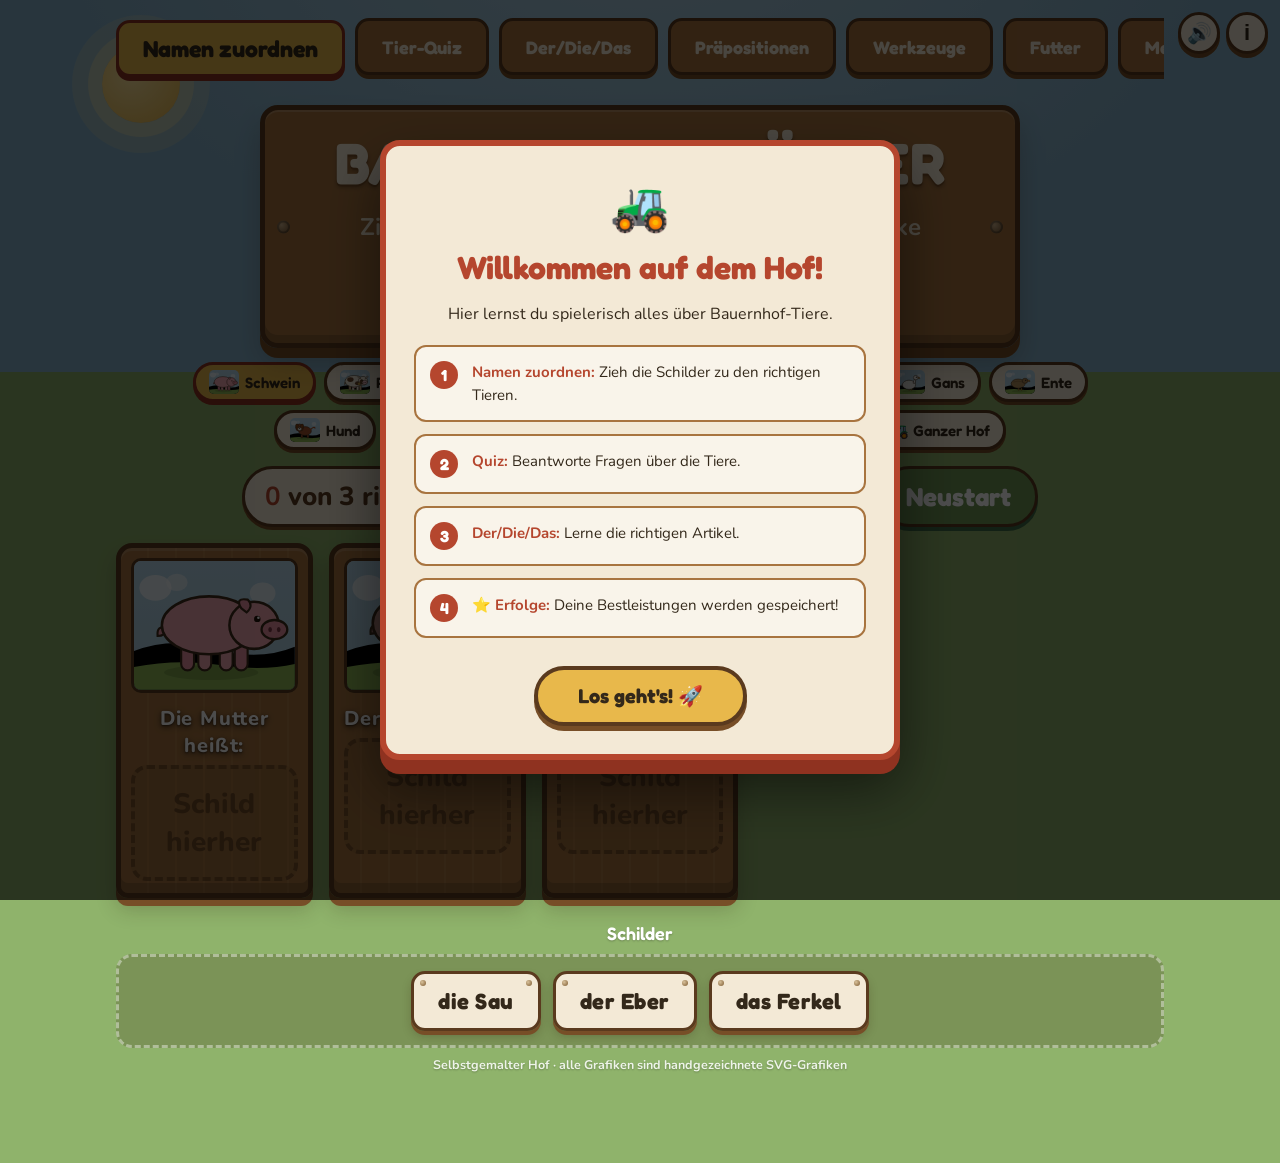
==== commit 919e85df: "Präpositionen: vor etwas tiefer, hinter mit Hervorguck-Animation hinter dem Haus" ====
--- a/index.html
+++ b/index.html
@@ -1400,12 +1400,12 @@
 const praepSzenen = [
   // auf dem Dach (wirklich oben auf dem Giebel)
   { layer: 'praep-layer-vorne', transform: 'translate(120, 45) scale(0.55)', wort: 'auf' },
-  // vor der Tür
-  { layer: 'praep-layer-vorne', transform: 'translate(162, 142) scale(0.60)', wort: 'vor' },
+  // vor der Tür, etwas weiter unten auf dem Rasen
+  { layer: 'praep-layer-vorne', transform: 'translate(162, 158) scale(0.60)', wort: 'vor' },
   // links daneben auf gleicher Höhe mit der Tür
   { layer: 'praep-layer-vorne', transform: 'translate(12, 142) scale(0.60)', wort: 'neben' },
-  // rechts hinter dem Haus (teilweise hinter Vorderwand, aber sichtbar)
-  { layer: 'praep-layer-hinter', transform: 'translate(290, 142) scale(0.60)', wort: 'hinter' },
+  // wirklich hinter dem Haus, fast verdeckt, mit Hervorguck-Animation
+  { layer: 'praep-layer-hinter', transform: 'translate(252, 150) scale(0.50)', wort: 'hinter' },
   // im Haus, sichtbar durch die offene Tür
   { layer: 'praep-layer-innen', transform: 'translate(148, 126) scale(0.52)', wort: 'im' }
 ];
@@ -1423,6 +1423,21 @@
   const g = document.createElementNS('http://www.w3.org/2000/svg', 'g');
   g.setAttribute('transform', szene.transform);
   g.innerHTML = getTierOhneBg(tier.svg);
+  // Bei 'hinter' hervorguck-Animation einbauen
+  if (szene.wort === 'hinter') {
+    const anim = document.createElementNS('http://www.w3.org/2000/svg', 'animateTransform');
+    anim.setAttribute('attributeName', 'transform');
+    anim.setAttribute('type', 'translate');
+    anim.setAttribute('from', '252 150');
+    anim.setAttribute('to', '290 150');
+    anim.setAttribute('dur', '1.4s');
+    anim.setAttribute('repeatCount', 'indefinite');
+    anim.setAttribute('calcMode', 'easeInOut');
+    anim.setAttribute('values', '252 150; 290 150; 252 150');
+    anim.setAttribute('keyTimes', '0; 0.5; 1');
+    anim.setAttribute('additive', 'sum');
+    g.appendChild(anim);
+  }
   el(szene.layer).appendChild(g);
 }
 
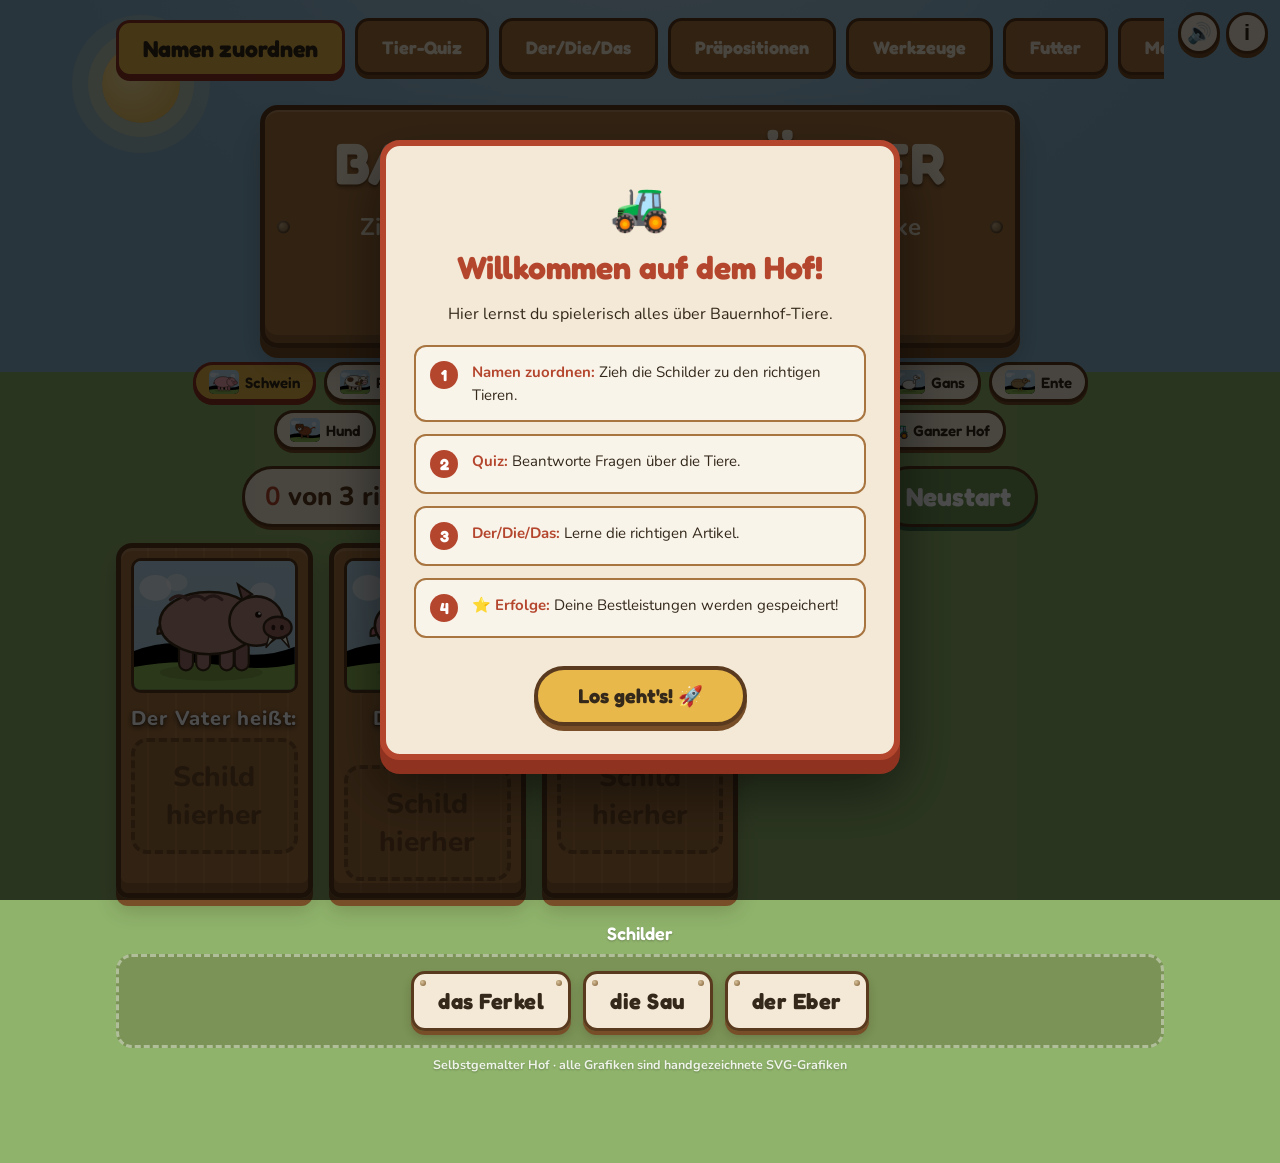
==== commit 51ef72cb: "Präpositionen: Satz zeigt echtes Tier an, keine Wiederholung derselben Präposition, bei Falsch wechs" ====
--- a/index.html
+++ b/index.html
@@ -519,7 +519,7 @@
       </svg>
     </div>
     <div class="quiz-frage-container">
-      <div class="quiz-frage">Das Tier ist <span class="luecke" id="praep-luecke">___</span> dem Haus.</div>
+      <div class="quiz-frage" id="praep-satz"><span id="praep-tier-name">Das Tier</span> ist <span class="luecke" id="praep-luecke">___</span> dem Haus.</div>
     </div>
     <div class="auswahl" id="praep-optionen">
        <button data-val="auf">auf</button>
@@ -1413,6 +1413,8 @@
 let praepAktuelleFrage = 0;
 let praepPunkte = 0;
 let aktuellePraepSzene = null;
+let praepLetzteSzeneWort = null;
+let praepWiederholung = false;
 
 function praepSetzeTier(tier, szene) {
   // Alle Layer leeren
@@ -1464,10 +1466,21 @@
     return;
   }
 
-  const tier = ALLE[Math.floor(Math.random()*ALLE.length)];
-  aktuellePraepSzene = praepSzenen[Math.floor(Math.random()*praepSzenen.length)];
+  // Neue Präposition wählen, aber nicht dieselbe wie zuletzt (außer Wiederholung)
+  let kandidaten;
+  if (praepWiederholung) {
+    kandidaten = praepSzenen.filter(s => s.wort === aktuellePraepSzene.wort);
+  } else {
+    kandidaten = praepSzenen.filter(s => s.wort !== praepLetzteSzeneWort);
+  }
+  aktuellePraepSzene = kandidaten[Math.floor(Math.random() * kandidaten.length)];
+
+  // Tier wählen (immer ein anderes als zuvor, wenn möglich)
+  const tier = ALLE[Math.floor(Math.random() * ALLE.length)];
   praepSetzeTier(tier, aktuellePraepSzene);
 
+  // Satz mit echtem Tier aktualisieren
+  el('praep-tier-name').textContent = tier.art + ' ' + tier.wort;
   el('praep-luecke').textContent = '___';
   el('praep-luecke').style.borderColor = '#fff';
   el('praep-luecke').style.color = 'var(--heu)';
@@ -1488,6 +1501,8 @@
         el('praep-luecke').style.color = '#fff';
         el('praep-luecke').style.borderColor = 'transparent';
         praepPunkte++;
+        praepWiederholung = false;
+        praepLetzteSzeneWort = aktuellePraepSzene.wort;
         playSound('success');
         if (praepPunkte >= 8) konfettiRegen();
         setTimeout(() => {
@@ -1498,9 +1513,9 @@
       } else {
         b.style.animation = 'nope .4s';
         b.style.background = 'var(--falsch)';
+        praepWiederholung = true;
         playSound('error');
         setTimeout(() => {
-          praepAktuelleFrage++;
           btns.forEach(btn => { btn.disabled = false; btn.classList.remove('disabled'); });
           ladePraepFrage();
         }, 1200);
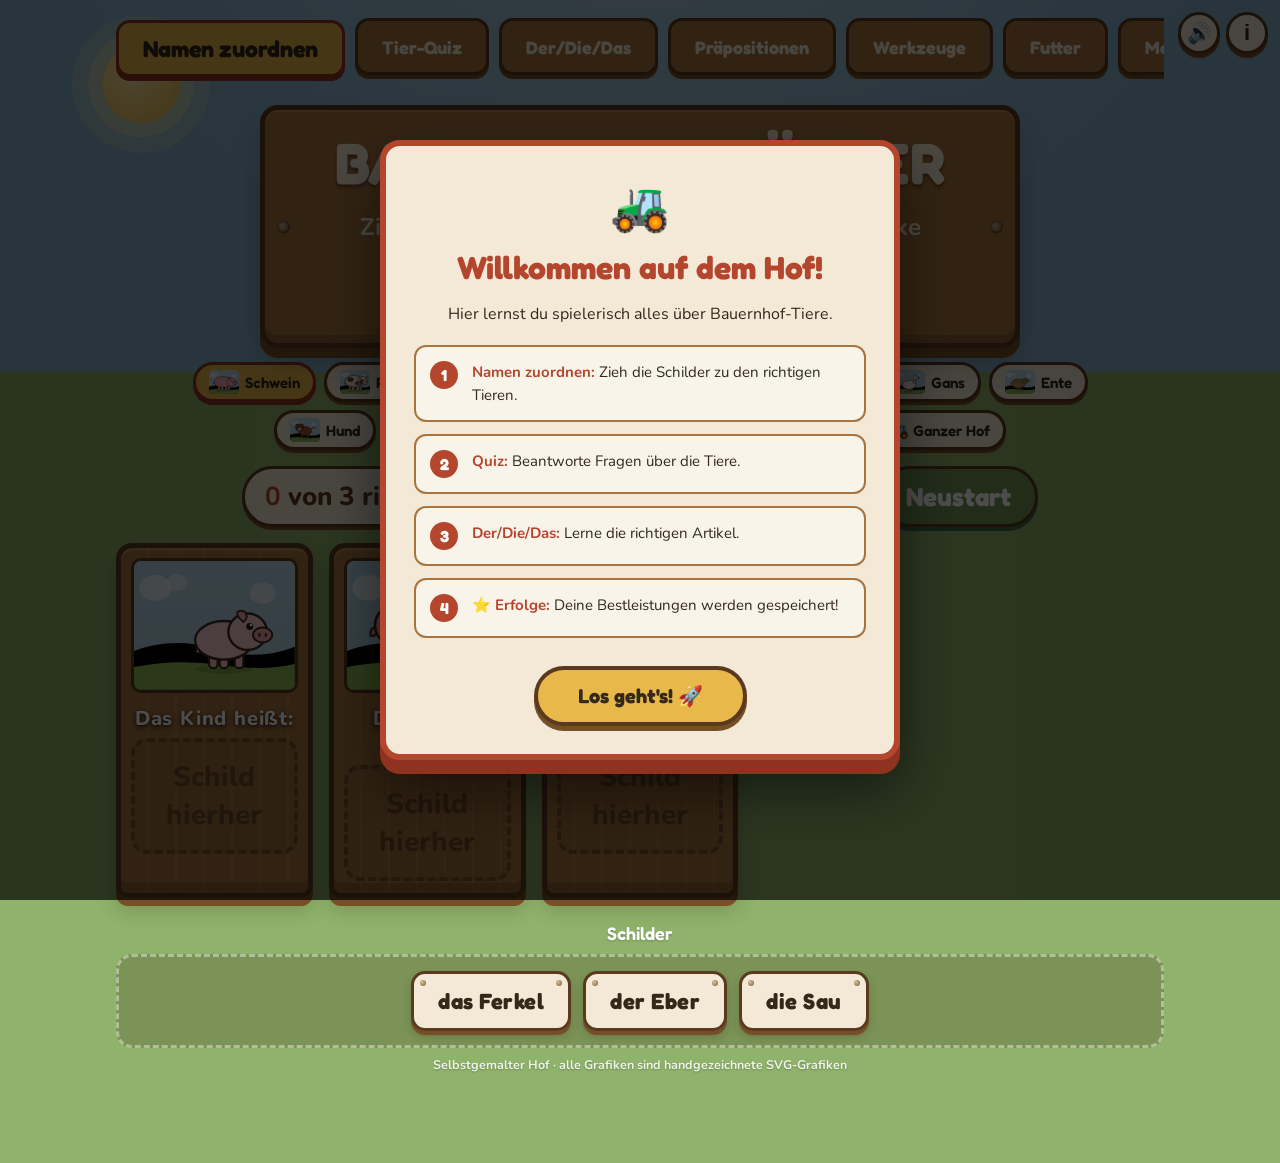
==== commit a0465805: "Präpositionen: hinter wirklich hinter dem Haus mit innerer Loop, vor tiefer, Artikel im Satz groß" ====
--- a/index.html
+++ b/index.html
@@ -1400,12 +1400,12 @@
 const praepSzenen = [
   // auf dem Dach (wirklich oben auf dem Giebel)
   { layer: 'praep-layer-vorne', transform: 'translate(120, 45) scale(0.55)', wort: 'auf' },
-  // vor der Tür, etwas weiter unten auf dem Rasen
-  { layer: 'praep-layer-vorne', transform: 'translate(162, 158) scale(0.60)', wort: 'vor' },
+  // vor der Tür, weiter unten auf dem Rasen
+  { layer: 'praep-layer-vorne', transform: 'translate(162, 178) scale(0.60)', wort: 'vor' },
   // links daneben auf gleicher Höhe mit der Tür
   { layer: 'praep-layer-vorne', transform: 'translate(12, 142) scale(0.60)', wort: 'neben' },
-  // wirklich hinter dem Haus, fast verdeckt, mit Hervorguck-Animation
-  { layer: 'praep-layer-hinter', transform: 'translate(252, 150) scale(0.50)', wort: 'hinter' },
+  // wirklich hinter dem Haus, klein und hinter der rechten Hauswand, mit Hervorguck-Animation
+  { layer: 'praep-layer-hinter', transform: 'translate(258, 150) scale(0.42)', wort: 'hinter' },
   // im Haus, sichtbar durch die offene Tür
   { layer: 'praep-layer-innen', transform: 'translate(148, 126) scale(0.52)', wort: 'im' }
 ];
@@ -1430,12 +1430,10 @@
     const anim = document.createElementNS('http://www.w3.org/2000/svg', 'animateTransform');
     anim.setAttribute('attributeName', 'transform');
     anim.setAttribute('type', 'translate');
-    anim.setAttribute('from', '252 150');
-    anim.setAttribute('to', '290 150');
-    anim.setAttribute('dur', '1.4s');
+    anim.setAttribute('dur', '1.6s');
     anim.setAttribute('repeatCount', 'indefinite');
     anim.setAttribute('calcMode', 'easeInOut');
-    anim.setAttribute('values', '252 150; 290 150; 252 150');
+    anim.setAttribute('values', '0 0; 28 0; 0 0');
     anim.setAttribute('keyTimes', '0; 0.5; 1');
     anim.setAttribute('additive', 'sum');
     g.appendChild(anim);
@@ -1479,8 +1477,8 @@
   const tier = ALLE[Math.floor(Math.random() * ALLE.length)];
   praepSetzeTier(tier, aktuellePraepSzene);
 
-  // Satz mit echtem Tier aktualisieren
-  el('praep-tier-name').textContent = tier.art + ' ' + tier.wort;
+  // Satz mit echtem Tier aktualisieren (Artikel groß)
+  el('praep-tier-name').textContent = tier.art.charAt(0).toUpperCase() + tier.art.slice(1) + ' ' + tier.wort;
   el('praep-luecke').textContent = '___';
   el('praep-luecke').style.borderColor = '#fff';
   el('praep-luecke').style.color = 'var(--heu)';
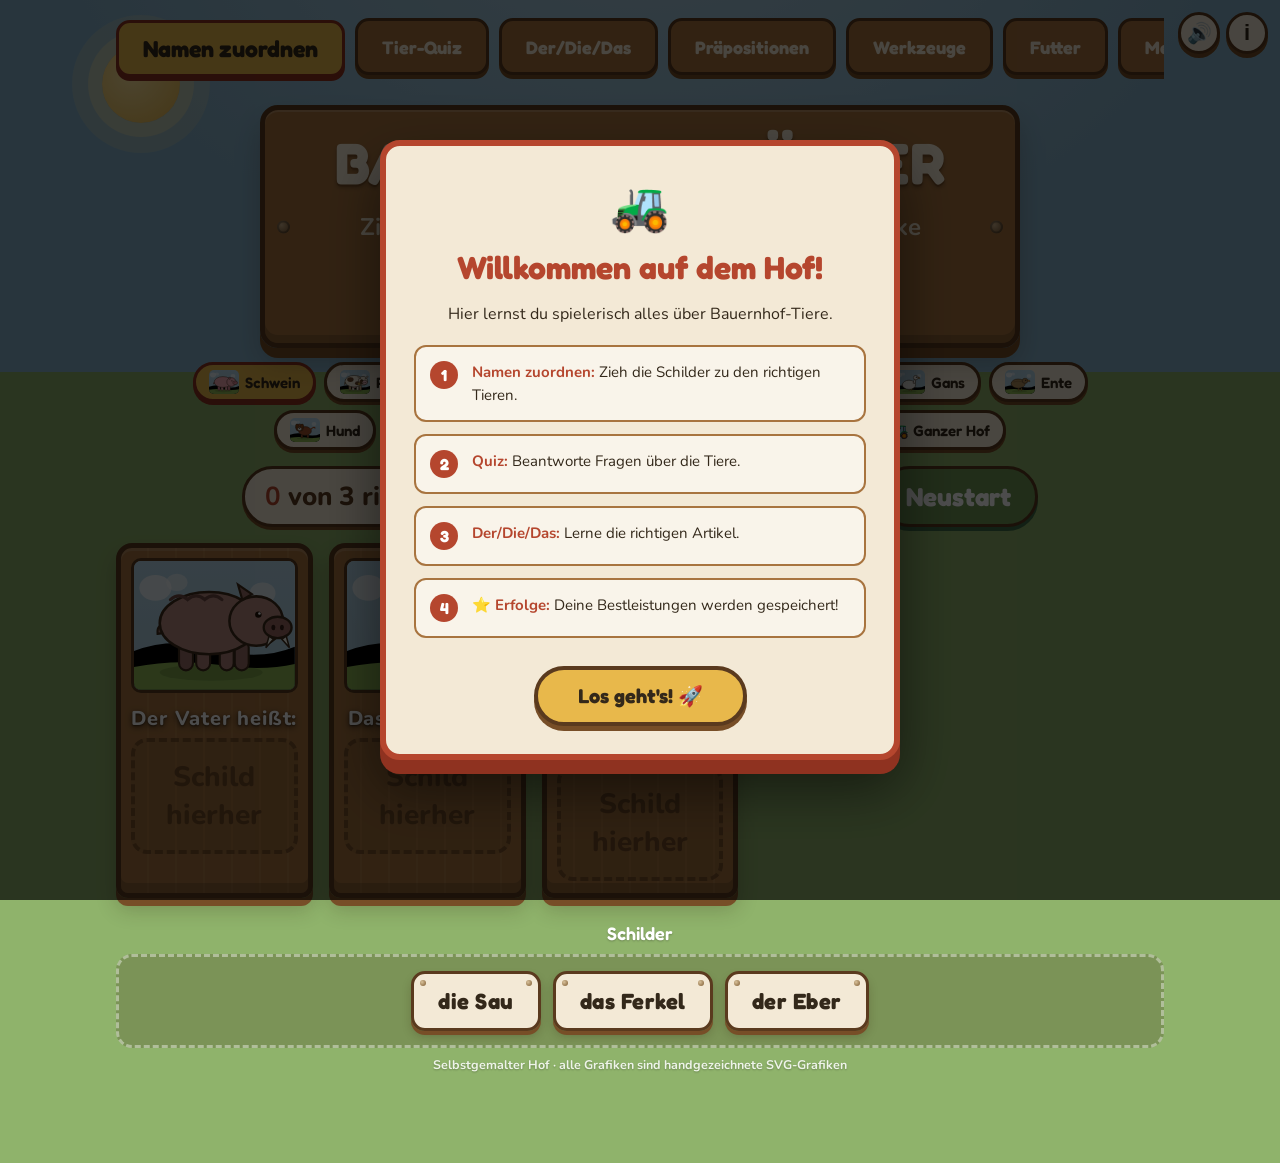
==== commit 140a112f: "Präposition 'hinter': große Links-Amplitude, Tier verschwindet kurz hinter Haus und kommt wieder her" ====
--- a/index.html
+++ b/index.html
@@ -1430,10 +1430,11 @@
     const anim = document.createElementNS('http://www.w3.org/2000/svg', 'animateTransform');
     anim.setAttribute('attributeName', 'transform');
     anim.setAttribute('type', 'translate');
-    anim.setAttribute('dur', '1.6s');
+    anim.setAttribute('dur', '2s');
     anim.setAttribute('repeatCount', 'indefinite');
     anim.setAttribute('calcMode', 'easeInOut');
-    anim.setAttribute('values', '0 0; 28 0; 0 0');
+    // weiter nach links verschwinden, dann nach rechts hervorgucken
+    anim.setAttribute('values', '-42 0; 22 0; -42 0');
     anim.setAttribute('keyTimes', '0; 0.5; 1');
     anim.setAttribute('additive', 'sum');
     g.appendChild(anim);
